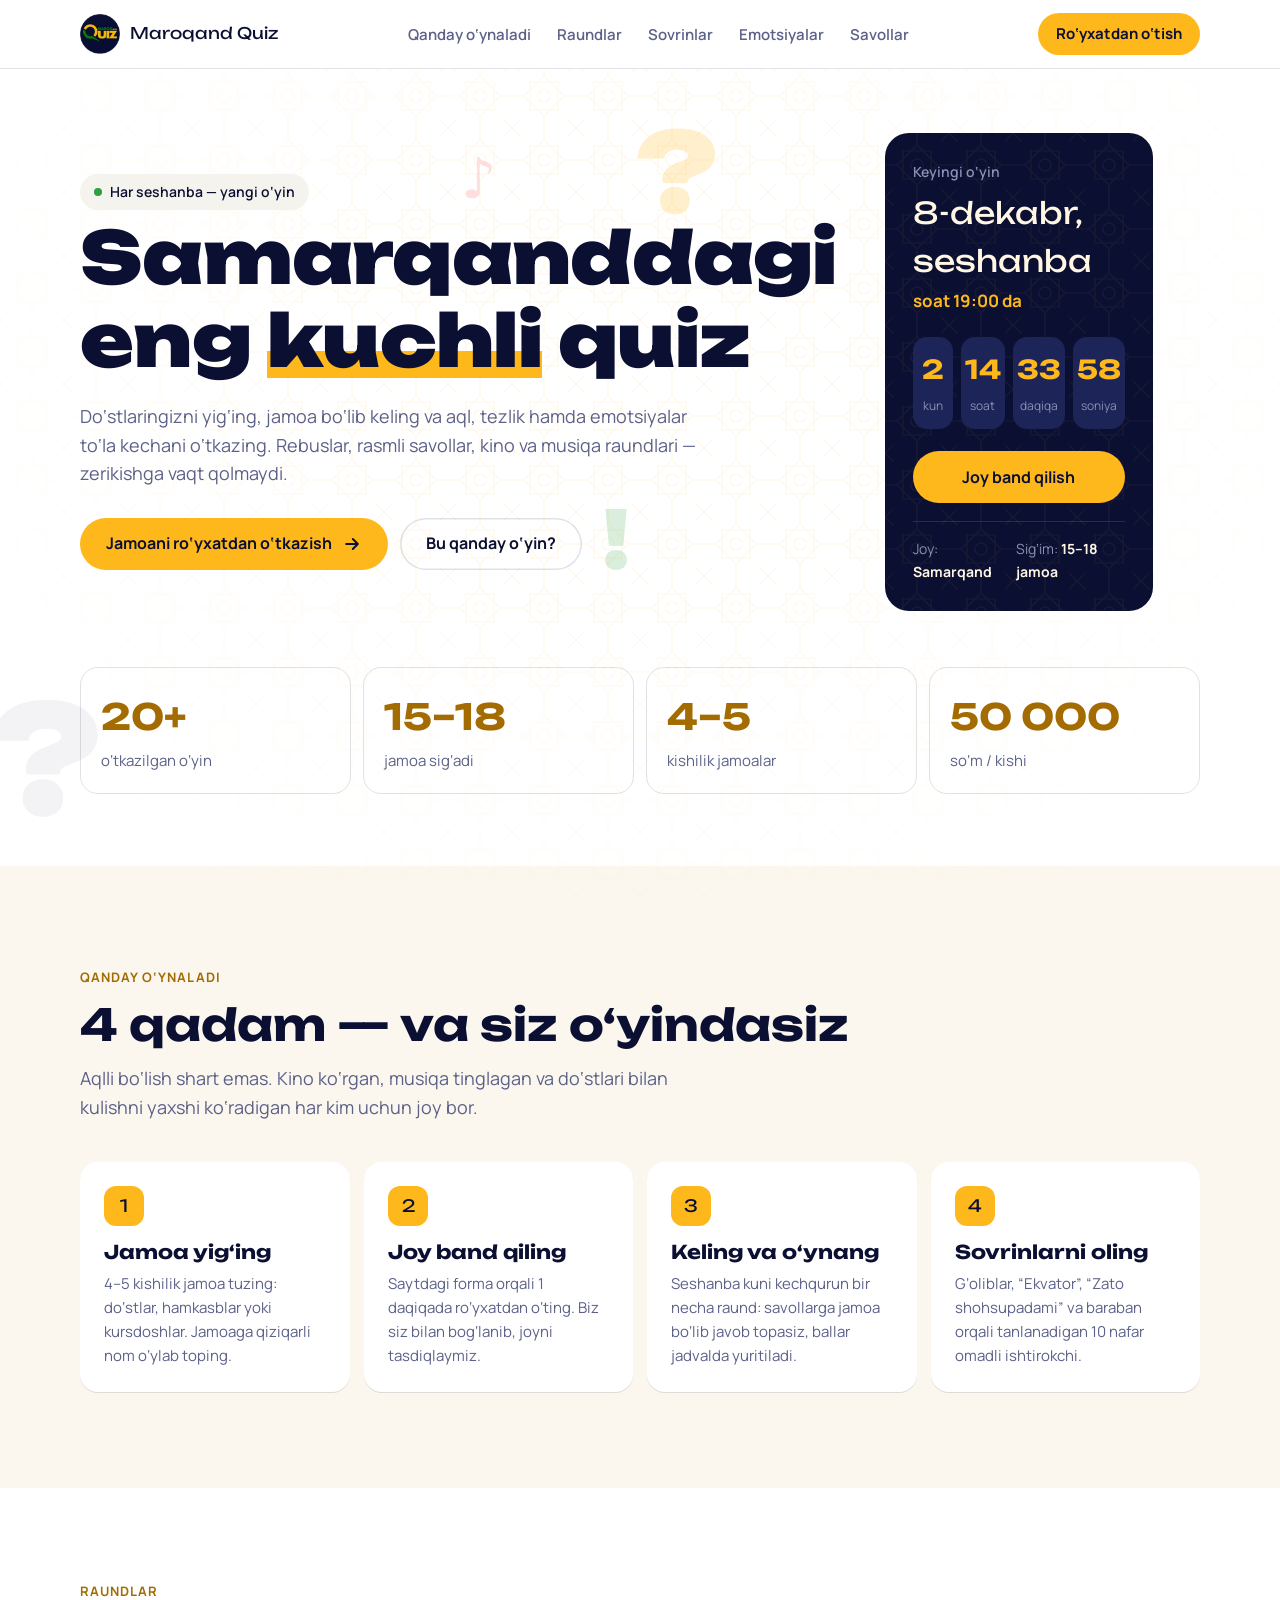
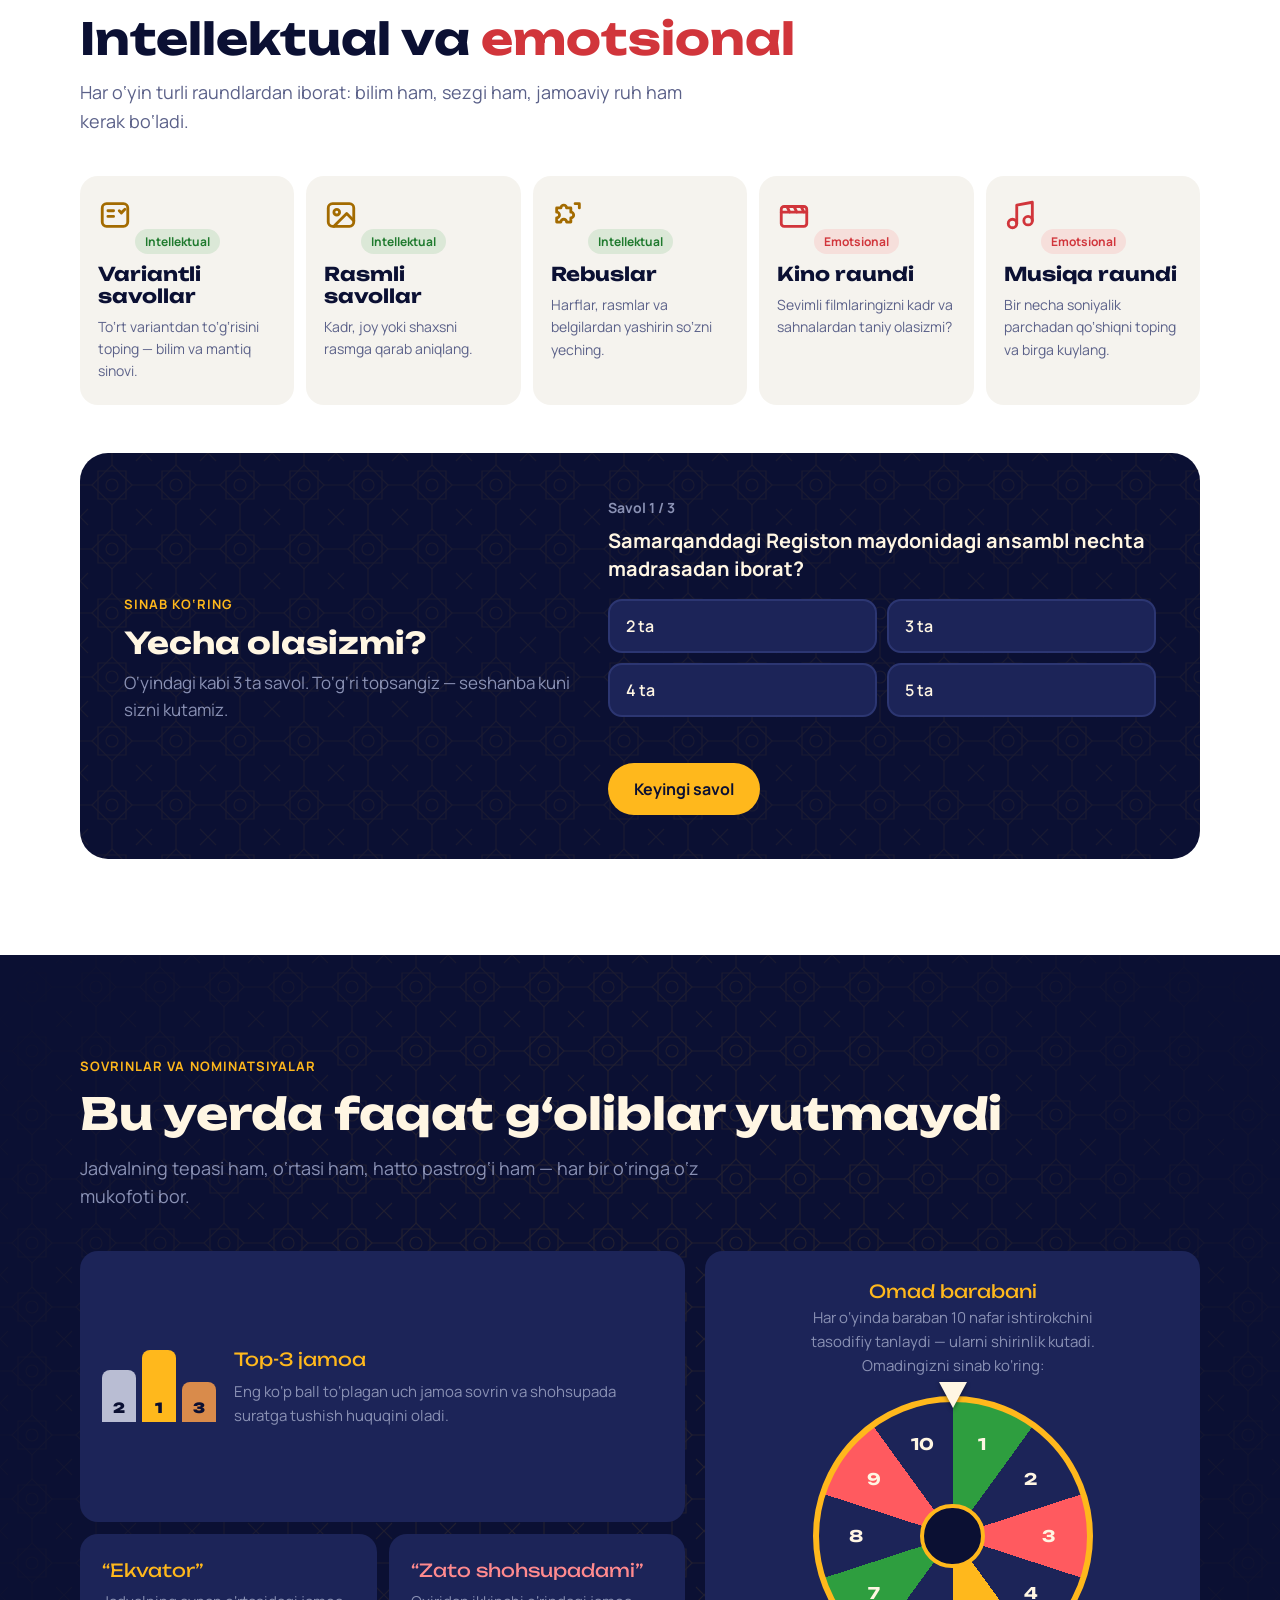
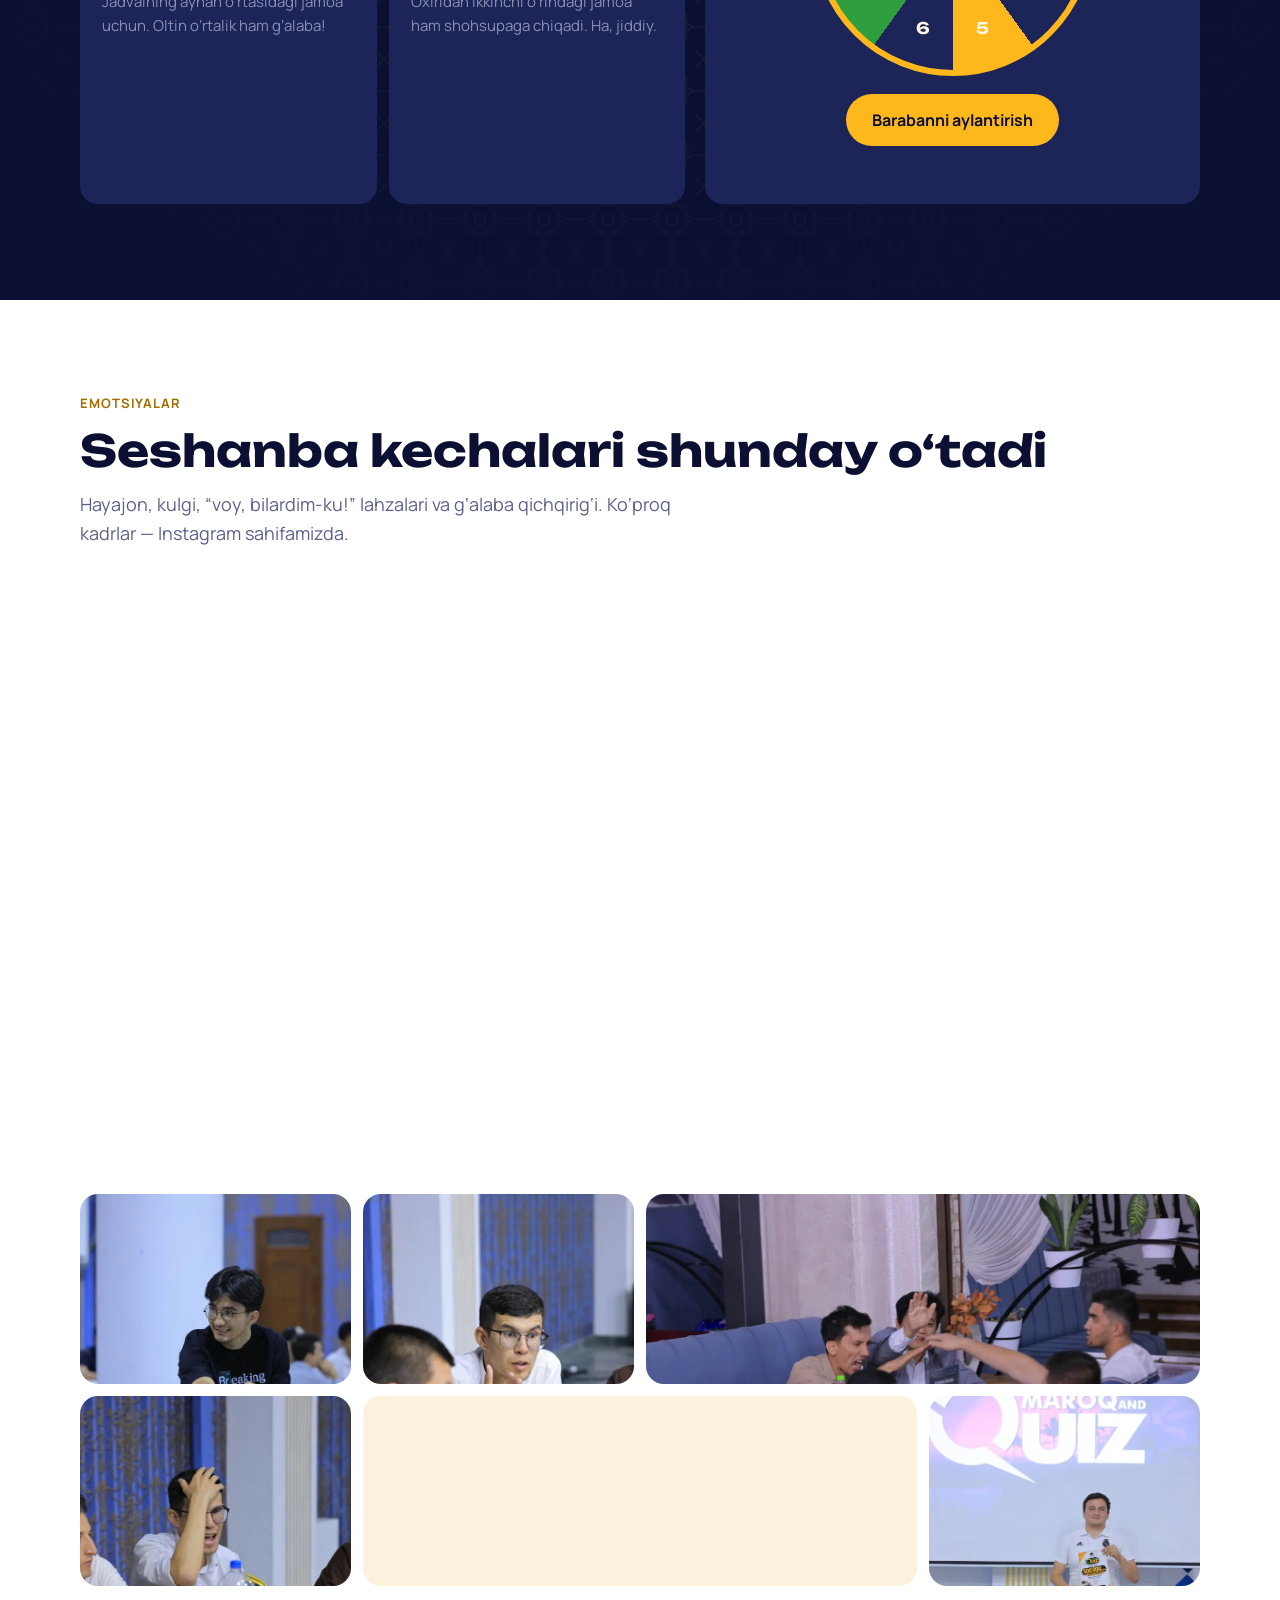
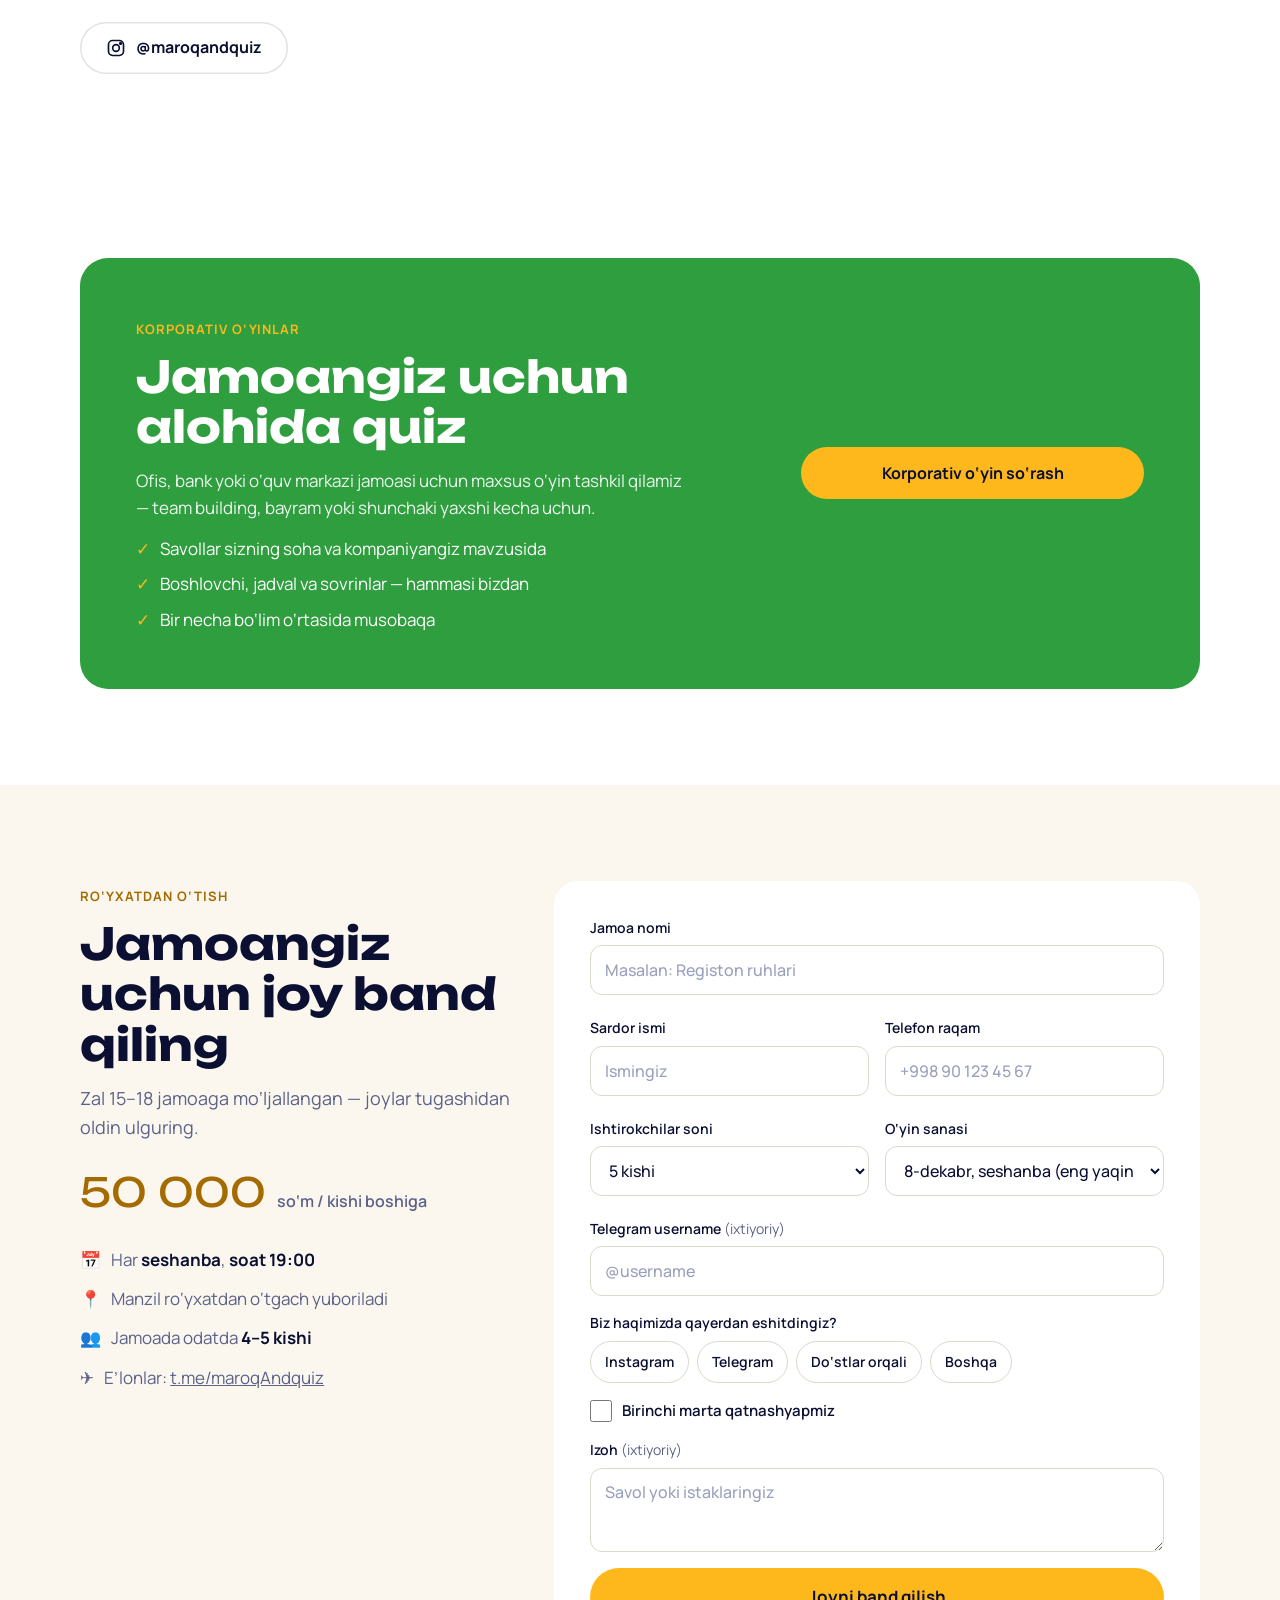
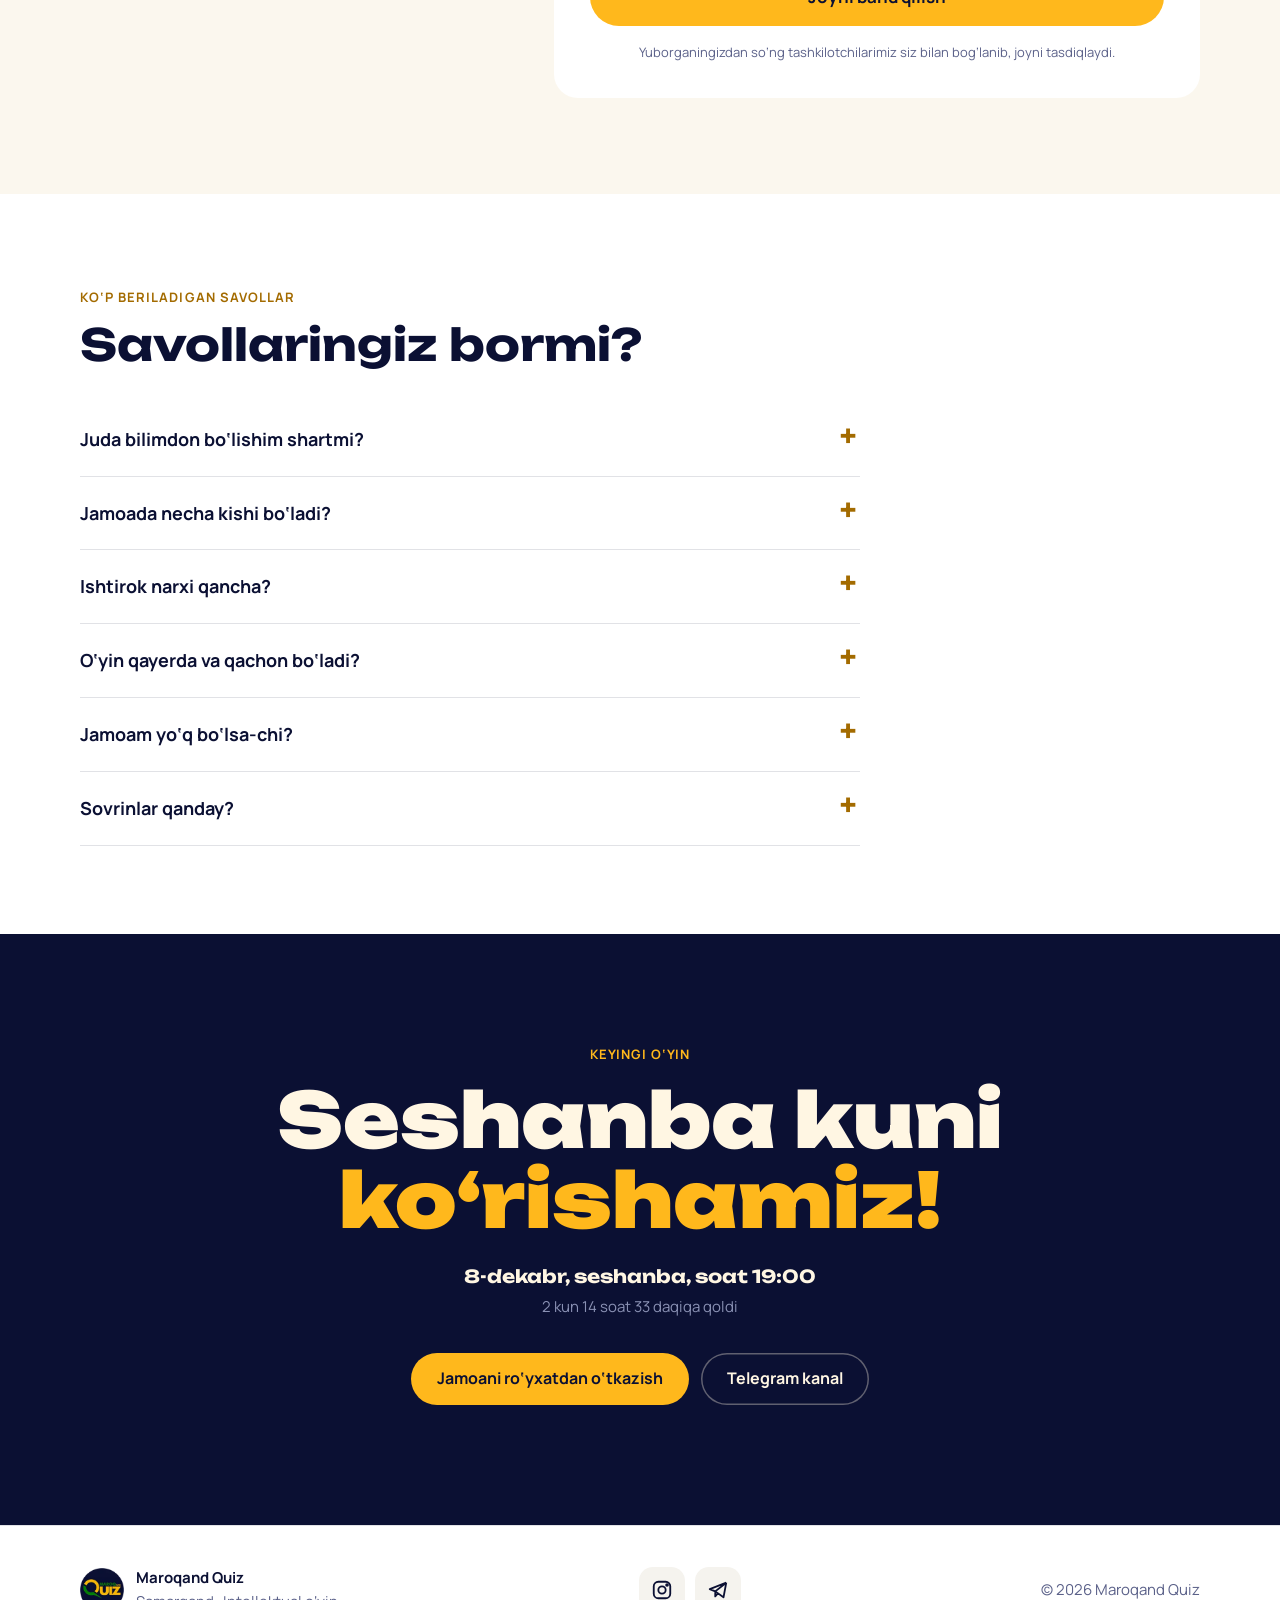
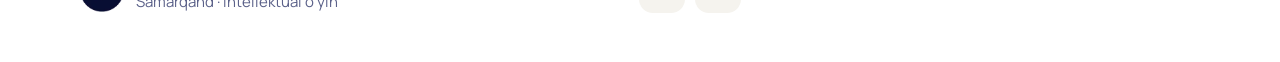
==== index.html @ 22b0b6c5 "Galereya: rasmlardagi yozuvlar olib tashlandi, videoga video belgisi Co-Authored-By: Claude Opus 5.5" ====
<!doctype html>
<html lang="uz">
<head>
<meta charset="utf-8">
<meta name="viewport" content="width=device-width, initial-scale=1">
<title>Maroqand Quiz — Samarqanddagi intellektual o‘yin</title>
<meta name="description" content="Har seshanba Samarqandda jamoaviy quiz: rebuslar, rasmli savollar, kino va musiqa raundlari, sovrinlar. Jamoangiz bilan ro‘yxatdan o‘ting.">
<meta property="og:title" content="Maroqand Quiz — har seshanba yangi o‘yin">
<meta property="og:description" content="Jamoangiz bilan keling: rebuslar, kino, musiqa, sovrinlar va baraban.">
<meta property="og:image" content="https://maroqandquiz.vercel.app/assets/og.jpg">
<meta property="og:image:width" content="1200">
<meta property="og:image:height" content="630">
<meta property="og:type" content="website">
<meta name="twitter:card" content="summary_large_image">
<meta name="theme-color" content="#FFFFFF">
<link rel="icon" href="/assets/logo.webp" type="image/webp">
<link rel="preconnect" href="https://fonts.googleapis.com">
<link rel="preconnect" href="https://fonts.gstatic.com" crossorigin>
<link href="https://fonts.googleapis.com/css2?family=Manrope:wght@400;600;700&family=Unbounded:wght@700;900&display=swap" rel="stylesheet">
<link rel="stylesheet" href="/assets/style.css?v=6">
</head>
<body>

<nav class="nav" aria-label="Asosiy menyu">
  <div class="wrap">
    <a class="brand" href="#top"><img src="/assets/logo.webp" alt="" width="40" height="40">Maroqand Quiz</a>
    <ul>
      <li><a href="#qanday">Qanday o‘ynaladi</a></li>
      <li><a href="#raundlar">Raundlar</a></li>
      <li><a href="#sovrinlar">Sovrinlar</a></li>
      <li><a href="#emotsiyalar">Emotsiyalar</a></li>
      <li><a href="#savollar">Savollar</a></li>
    </ul>
    <a class="btn btn-gold" href="#royxat">Ro‘yxatdan o‘tish</a>
  </div>
</nav>

<header class="hero" id="top">
  <div class="wrap hero-grid">
    <div>
      <span class="pill"><span class="dot"></span>Har seshanba — yangi o‘yin</span>
      <h1>Samarqanddagi eng <span class="gold">kuchli</span> quiz</h1>
      <p class="lead">Do‘stlaringizni yig‘ing, jamoa bo‘lib keling va aql, tezlik hamda emotsiyalar to‘la kechani o‘tkazing. Rebuslar, rasmli savollar, kino va musiqa raundlari — zerikishga vaqt qolmaydi.</p>
      <div class="ctas">
        <a class="btn btn-gold" href="#royxat">Jamoani ro‘yxatdan o‘tkazish
          <svg viewBox="0 0 24 24" fill="none" stroke="currentColor" stroke-width="2.4" stroke-linecap="round" stroke-linejoin="round" aria-hidden="true"><path d="M5 12h14M13 6l6 6-6 6"/></svg></a>
        <a class="btn btn-ghost" href="#qanday">Bu qanday o‘yin?</a>
      </div>
    </div>
    <aside class="next" aria-label="Keyingi o‘yin">
      <div class="label">Keyingi o‘yin</div>
      <div class="date" id="nextDate">Seshanba</div>
      <div class="time" id="nextTime"></div>
      <div class="countdown" id="countdown" aria-live="off">
        <div><b id="cd-d">0</b><span>kun</span></div>
        <div><b id="cd-h">0</b><span>soat</span></div>
        <div><b id="cd-m">0</b><span>daqiqa</span></div>
        <div><b id="cd-s">0</b><span>soniya</span></div>
      </div>
      <a class="btn btn-gold" href="#royxat" style="width:100%">Joy band qilish</a>
      <div class="meta" style="margin-top:18px">
        <span>Joy: <b id="venueShort"></b></span>
        <span>Sig‘im: <b id="capacity"></b></span>
      </div>
    </aside>
  </div>
  <div class="wrap">
    <div class="stats">
      <div class="stat reveal"><b>20+</b><span>o‘tkazilgan o‘yin</span></div>
      <div class="stat reveal"><b id="stTeams">15–18</b><span>jamoa sig‘adi</span></div>
      <div class="stat reveal"><b>4–5</b><span>kishilik jamoalar</span></div>
      <div class="stat reveal"><b id="stPrice">50 000</b><span>so‘m / kishi</span></div>
    </div>
  </div>
</header>

<section id="qanday" class="band band-cream">
  <div class="wrap">
    <span class="eyebrow">Qanday o‘ynaladi</span>
    <h2>4 qadam — va siz o‘yindasiz</h2>
    <p class="lead">Aqlli bo‘lish shart emas. Kino ko‘rgan, musiqa tinglagan va do‘stlari bilan kulishni yaxshi ko‘radigan har kim uchun joy bor.</p>
    <div class="steps">
      <div class="step reveal"><h3>Jamoa yig‘ing</h3><p>4–5 kishilik jamoa tuzing: do‘stlar, hamkasblar yoki kursdoshlar. Jamoaga qiziqarli nom o‘ylab toping.</p></div>
      <div class="step reveal"><h3>Joy band qiling</h3><p>Saytdagi forma orqali 1 daqiqada ro‘yxatdan o‘ting. Biz siz bilan bog‘lanib, joyni tasdiqlaymiz.</p></div>
      <div class="step reveal"><h3>Keling va o‘ynang</h3><p>Seshanba kuni kechqurun bir necha raund: savollarga jamoa bo‘lib javob topasiz, ballar jadvalda yuritiladi.</p></div>
      <div class="step reveal"><h3>Sovrinlarni oling</h3><p>G‘oliblar, “Ekvator”, “Zato shohsupadami” va baraban orqali tanlanadigan 10 nafar omadli ishtirokchi.</p></div>
    </div>
  </div>
</section>

<section id="raundlar">
  <div class="wrap">
    <span class="eyebrow">Raundlar</span>
    <h2>Intellektual va <span class="coral">emotsional</span></h2>
    <p class="lead">Har o‘yin turli raundlardan iborat: bilim ham, sezgi ham, jamoaviy ruh ham kerak bo‘ladi.</p>
    <div class="rounds">
      <div class="round reveal">
        <svg viewBox="0 0 24 24" fill="none" stroke="currentColor" stroke-width="2" stroke-linecap="round" stroke-linejoin="round" aria-hidden="true"><rect x="3" y="4" width="18" height="16" rx="3"/><path d="M7 9h4M7 13h4M15 9l1.5 1.5L19 8"/></svg>
        <span class="tag int">Intellektual</span><h3>Variantli savollar</h3><p>To‘rt variantdan to‘g‘risini toping — bilim va mantiq sinovi.</p></div>
      <div class="round reveal">
        <svg viewBox="0 0 24 24" fill="none" stroke="currentColor" stroke-width="2" stroke-linecap="round" stroke-linejoin="round" aria-hidden="true"><rect x="3" y="4" width="18" height="16" rx="3"/><circle cx="9" cy="10" r="2"/><path d="M21 16l-5-5-9 9"/></svg>
        <span class="tag int">Intellektual</span><h3>Rasmli savollar</h3><p>Kadr, joy yoki shaxsni rasmga qarab aniqlang.</p></div>
      <div class="round reveal">
        <svg viewBox="0 0 24 24" fill="none" stroke="currentColor" stroke-width="2" stroke-linecap="round" stroke-linejoin="round" aria-hidden="true"><path d="M4 7h3a2 2 0 1 1 4 0h3v3a2 2 0 1 1 0 4v3h-3a2 2 0 1 0-4 0H4v-3a2 2 0 1 0 0-4z"/><path d="M17 4h3v3"/></svg>
        <span class="tag int">Intellektual</span><h3>Rebuslar</h3><p>Harflar, rasmlar va belgilardan yashirin so‘zni yeching.</p></div>
      <div class="round emo reveal">
        <svg viewBox="0 0 24 24" fill="none" stroke="currentColor" stroke-width="2" stroke-linecap="round" stroke-linejoin="round" aria-hidden="true"><rect x="3" y="6" width="18" height="14" rx="2"/><path d="M3 10h18M7 6l2 4M12 6l2 4M17 6l2 4"/></svg>
        <span class="tag emo">Emotsional</span><h3>Kino raundi</h3><p>Sevimli filmlaringizni kadr va sahnalardan taniy olasizmi?</p></div>
      <div class="round emo reveal">
        <svg viewBox="0 0 24 24" fill="none" stroke="currentColor" stroke-width="2" stroke-linecap="round" stroke-linejoin="round" aria-hidden="true"><path d="M9 18V5l11-2v13"/><circle cx="6" cy="18" r="3"/><circle cx="17" cy="16" r="3"/></svg>
        <span class="tag emo">Emotsional</span><h3>Musiqa raundi</h3><p>Bir necha soniyalik parchadan qo‘shiqni toping va birga kuylang.</p></div>
    </div>

    <div class="try reveal" id="sinab">
      <div>
        <span class="eyebrow" style="color:var(--gold)">Sinab ko‘ring</span>
        <h3>Yecha olasizmi?</h3>
        <p class="sub">O‘yindagi kabi 3 ta savol. To‘g‘ri topsangiz — seshanba kuni sizni kutamiz.</p>
      </div>
      <div>
        <div class="qcount" id="qcount"></div>
        <div class="qtext" id="qtext"></div>
        <div class="opts" id="opts"></div>
        <div class="qfb" id="qfb" aria-live="polite"></div>
        <button class="btn btn-gold qnext" id="qnext" hidden>Keyingi savol</button>
      </div>
    </div>
  </div>
</section>

<section id="sovrinlar" class="band band-navy">
  <div class="wrap">
    <span class="eyebrow">Sovrinlar va nominatsiyalar</span>
    <h2>Bu yerda faqat g‘oliblar yutmaydi</h2>
    <p class="lead">Jadvalning tepasi ham, o‘rtasi ham, hatto pastrog‘i ham — har bir o‘ringa o‘z mukofoti bor.</p>
    <div class="prizes">
      <div class="prize-grid">
        <div class="prize top reveal">
          <div class="podium" aria-hidden="true">
            <i style="height:52px;background:#B9BDD3">2</i><i style="height:72px;background:var(--gold)">1</i><i style="height:40px;background:#d98b4b">3</i>
          </div>
          <div><div class="nm">Top-3 jamoa</div><p>Eng ko‘p ball to‘plagan uch jamoa sovrin va shohsupada suratga tushish huquqini oladi.</p></div>
        </div>
        <div class="prize reveal"><div class="nm">“Ekvator”</div><p>Jadvalning aynan o‘rtasidagi jamoa uchun. Oltin o‘rtalik ham g‘alaba!</p></div>
        <div class="prize fun reveal"><div class="nm">“Zato shohsupadami”</div><p>Oxiridan ikkinchi o‘rindagi jamoa ham shohsupaga chiqadi. Ha, jiddiy.</p></div>
      </div>
      <div class="wheel-card reveal">
        <div class="nm">Omad barabani</div>
        <p class="wheel-txt">Har o‘yinda baraban 10 nafar ishtirokchini tasodifiy tanlaydi — ularni shirinlik kutadi. Omadingizni sinab ko‘ring:</p>
        <div class="wheel-box">
          <div class="pin" aria-hidden="true"></div>
          <div class="wheel" id="wheel" aria-hidden="true"></div>
        </div>
        <button class="btn btn-gold" id="spin">Barabanni aylantirish</button>
        <div class="wheel-res" id="wheelRes" aria-live="polite"></div>
      </div>
    </div>
  </div>
</section>

<section id="emotsiyalar">
  <div class="wrap">
    <span class="eyebrow">Emotsiyalar</span>
    <h2>Seshanba kechalari shunday o‘tadi</h2>
    <p class="lead">Hayajon, kulgi, “voy, bilardim-ku!” lahzalari va g‘alaba qichqirig‘i. Ko‘proq kadrlar — Instagram sahifamizda.</p>
    <div class="gallery" id="gallery"></div>
    <div style="margin-top:36px"><a class="btn btn-ghost" href="https://instagram.com/maroqandquiz" target="_blank" rel="noopener">
      <svg viewBox="0 0 24 24" fill="none" stroke="currentColor" stroke-width="2" aria-hidden="true"><rect x="3" y="3" width="18" height="18" rx="5"/><circle cx="12" cy="12" r="4"/><circle cx="17.5" cy="6.5" r="1" fill="currentColor"/></svg>
      @maroqandquiz</a></div>
  </div>
</section>

<section class="corp-sec">
  <div class="wrap">
    <div class="corp reveal">
      <div>
        <span class="eyebrow" style="color:var(--gold)">Korporativ o‘yinlar</span>
        <h2>Jamoangiz uchun alohida quiz</h2>
        <p style="opacity:.92;max-width:560px">Ofis, bank yoki o‘quv markazi jamoasi uchun maxsus o‘yin tashkil qilamiz — team building, bayram yoki shunchaki yaxshi kecha uchun.</p>
        <ul><li>Savollar sizning soha va kompaniyangiz mavzusida</li><li>Boshlovchi, jadval va sovrinlar — hammasi bizdan</li><li>Bir necha bo‘lim o‘rtasida musobaqa</li></ul>
      </div>
      <div><a class="btn btn-gold" href="https://t.me/maroqAndquiz" target="_blank" rel="noopener">Korporativ o‘yin so‘rash</a></div>
    </div>
  </div>
</section>

<section id="royxat" class="band band-cream">
  <div class="wrap reg">
    <div class="reg-info">
      <span class="eyebrow">Ro‘yxatdan o‘tish</span>
      <h2>Jamoangiz uchun joy band qiling</h2>
      <p class="lead">Zal <span id="capText">15–18</span> jamoaga mo‘ljallangan — joylar tugashidan oldin ulguring.</p>
      <div class="price"><span id="priceText">50 000</span> <small>so‘m / kishi boshiga</small></div>
      <ul>
        <li>📅 <span>Har <b>seshanba</b>, <b id="timeText"></b></span></li>
        <li>📍 <span id="venueText"></span></li>
        <li>👥 <span>Jamoada odatda <b>4–5 kishi</b></span></li>
        <li>✈️ <span>E’lonlar: <a href="https://t.me/maroqAndquiz" target="_blank" rel="noopener">t.me/maroqAndquiz</a></span></li>
      </ul>
    </div>

    <form id="regForm" novalidate>
      <div class="field full" id="f-team">
        <label for="team">Jamoa nomi</label>
        <input id="team" name="team" maxlength="60" placeholder="Masalan: Registon ruhlari" autocomplete="off">
        <div class="emsg"></div>
      </div>
      <div class="field" id="f-captain">
        <label for="captain">Sardor ismi</label>
        <input id="captain" name="captain" maxlength="60" placeholder="Ismingiz" autocomplete="name">
        <div class="emsg"></div>
      </div>
      <div class="field" id="f-phone">
        <label for="phone">Telefon raqam</label>
        <input id="phone" name="phone" type="tel" inputmode="tel" placeholder="+998 90 123 45 67" autocomplete="tel">
        <div class="emsg"></div>
      </div>
      <div class="field" id="f-players">
        <label for="players">Ishtirokchilar soni</label>
        <select id="players" name="players"></select>
        <div class="emsg"></div>
      </div>
      <div class="field" id="f-date">
        <label for="date">O‘yin sanasi</label>
        <select id="date" name="date"></select>
        <div class="emsg"></div>
      </div>
      <div class="field full">
        <label for="telegram">Telegram username <span class="opt-l">(ixtiyoriy)</span></label>
        <input id="telegram" name="telegram" maxlength="40" placeholder="@username" autocomplete="off">
      </div>
      <div class="field full">
        <span style="font-weight:600;font-size:14px" id="srcLabel">Biz haqimizda qayerdan eshitdingiz?</span>
        <div class="chips" role="radiogroup" aria-labelledby="srcLabel">
          <input type="radio" name="source" id="s1" value="Instagram"><label for="s1">Instagram</label>
          <input type="radio" name="source" id="s2" value="Telegram"><label for="s2">Telegram</label>
          <input type="radio" name="source" id="s3" value="Do‘stlar orqali"><label for="s3">Do‘stlar orqali</label>
          <input type="radio" name="source" id="s4" value="Boshqa"><label for="s4">Boshqa</label>
        </div>
      </div>
      <div class="field full">
        <label class="check"><input type="checkbox" name="first" value="yes"> Birinchi marta qatnashyapmiz</label>
      </div>
      <div class="field full">
        <label for="note">Izoh <span class="opt-l">(ixtiyoriy)</span></label>
        <textarea id="note" name="note" maxlength="300" placeholder="Savol yoki istaklaringiz"></textarea>
      </div>
      <input class="hp" type="text" name="website" tabindex="-1" autocomplete="off" aria-hidden="true">
      <div class="form-err" id="formErr" hidden></div>
      <button class="btn btn-gold" type="submit" id="submitBtn">Joyni band qilish</button>
      <p class="form-note">Yuborganingizdan so‘ng tashkilotchilarimiz siz bilan bog‘lanib, joyni tasdiqlaydi.</p>
    </form>
  </div>
</section>

<section id="savollar">
  <div class="wrap">
    <span class="eyebrow">Ko‘p beriladigan savollar</span>
    <h2>Savollaringiz bormi?</h2>
    <div class="faq">
      <details><summary>Juda bilimdon bo‘lishim shartmi?</summary><p>Yo‘q. Savollar turli mavzularda: kino, musiqa, rasmlar va rebuslar ham bor. Jamoada har kim o‘z kuchli tomonini topadi — asosiysi, yaxshi kayfiyat.</p></details>
      <details><summary>Jamoada necha kishi bo‘ladi?</summary><p>Odatda 4–5 kishi. Kamroq yoki ko‘proq bo‘lsangiz, ro‘yxatdan o‘tishda sonini ko‘rsating — tashkilotchilar siz bilan kelishib oladi.</p></details>
      <details><summary>Ishtirok narxi qancha?</summary><p id="faqPrice">Kishi boshiga 50 000 so‘m.</p></details>
      <details><summary>O‘yin qayerda va qachon bo‘ladi?</summary><p id="faqWhere"></p></details>
      <details><summary>Jamoam yo‘q bo‘lsa-chi?</summary><p>Telegram yoki Instagram Direct orqali bizga yozing — vaziyatingizga qarab variantini birga topamiz.</p></details>
      <details><summary>Sovrinlar qanday?</summary><p>Top-3 jamoa, jadval o‘rtasidagi “Ekvator” va oxiridan ikkinchi o‘rindagi “Zato shohsupadami” jamoalari taqdirlanadi. Bundan tashqari baraban orqali 10 nafar ishtirokchi tasodifiy tanlanib, shirinlik bilan mukofotlanadi.</p></details>
    </div>
  </div>
</section>

<section class="final band-navy" aria-label="Keyingi o‘yinga taklif">
  <div class="wrap final-in">
    <span class="eyebrow">Keyingi o‘yin</span>
    <h2 class="final-h reveal">Seshanba kuni <span>ko‘rishamiz!</span></h2>
    <p class="final-date reveal"><b id="finalDate"></b><span id="finalLeft"></span></p>
    <div class="final-ctas reveal">
      <a class="btn btn-gold" href="#royxat">Jamoani ro‘yxatdan o‘tkazish</a>
      <a class="btn btn-light" href="https://t.me/maroqAndquiz" target="_blank" rel="noopener">Telegram kanal</a>
    </div>
  </div>
</section>

<footer>
  <div class="wrap">
    <div style="display:flex;align-items:center;gap:12px"><img src="/assets/logo.webp" alt="Maroqand Quiz logotipi" width="44" height="44"><div><b style="color:var(--navy)">Maroqand Quiz</b><br>Samarqand · Intellektual o‘yin</div></div>
    <div class="soc">
      <a href="https://instagram.com/maroqandquiz" target="_blank" rel="noopener" aria-label="Instagram"><svg viewBox="0 0 24 24" fill="none" stroke="currentColor" stroke-width="2"><rect x="3" y="3" width="18" height="18" rx="5"/><circle cx="12" cy="12" r="4"/><circle cx="17.5" cy="6.5" r="1" fill="currentColor"/></svg></a>
      <a href="https://t.me/maroqAndquiz" target="_blank" rel="noopener" aria-label="Telegram"><svg viewBox="0 0 24 24" fill="none" stroke="currentColor" stroke-width="2" stroke-linejoin="round"><path d="M21 4L3 11l6 2.5M21 4l-3 16-9-6.5M21 4L9 13.5V19l3-3.5"/></svg></a>
    </div>
    <div>© <span id="yr"></span> Maroqand Quiz</div>
  </div>
</footer>

<a class="btn btn-gold mobile-cta" id="mobileCta" href="#royxat">Joy band qilish</a>

<div class="lb" id="lb" hidden role="dialog" aria-modal="true" aria-label="Rasmni kattalashtirib ko‘rish"><button class="lb-x" id="lbX" aria-label="Yopish">&times;</button><img id="lbImg" alt=""><p id="lbCap"></p></div>

<script src="/assets/app.js?v=6"></script>
</body>
</html>
---- assets/style.css ----
:root{
  --navy:#0B1033; --card:#1C2458; --card-2:#151C47; --gold:#FFB81C; --green:#2E9E3F;
  --coral:#FF5A5F; --cream:#FFF6E3; --mist:#5B6189; --mist-l:#8A91B4; --line:rgba(11,16,51,.12); --line-d:rgba(255,246,227,.12);
  --bg:#FFFFFF; --surface:#F5F3EE; --field:#DDD8CC; --gold-ink:#A36B00; --green-ink:#1F7A2E; --coral-ink:#D1353B;
  --r:18px; --head:"Unbounded",system-ui,sans-serif; --body:"Manrope",system-ui,sans-serif;
}
*{box-sizing:border-box;margin:0}
html{scroll-behavior:smooth;scroll-padding-top:80px}
body{background:var(--bg);color:var(--navy);font-family:var(--body);font-size:17px;line-height:1.6;overflow-x:hidden}
img{max-width:100%;display:block}
a{color:inherit}
h1,h2,h3{font-family:var(--head);line-height:1.15;font-weight:700}
h2{font-size:clamp(28px,5vw,44px);margin-bottom:14px}
h3{font-size:19px;margin-bottom:8px}
.wrap{width:min(1120px,100% - 32px);margin-inline:auto}
section{padding:88px 0}
.eyebrow{display:inline-block;font-weight:700;font-size:13px;letter-spacing:.08em;text-transform:uppercase;color:var(--gold-ink);margin-bottom:12px}
.lead{color:var(--mist);font-size:18px;max-width:620px}
.gold{color:var(--gold-ink)} .coral{color:var(--coral-ink)}
.hero h1 .gold{color:var(--navy);background:linear-gradient(transparent 60%,var(--gold) 60% 92%,transparent 92%)}
.btn{display:inline-flex;align-items:center;justify-content:center;gap:10px;min-height:52px;padding:0 26px;border-radius:999px;font-family:var(--body);font-weight:700;font-size:16px;text-decoration:none;border:0;cursor:pointer;transition:transform .15s,background .15s}
.btn:active{transform:scale(.97)}
.btn-gold{background:var(--gold);color:var(--navy)}
.btn-gold:hover{background:#ffc84d}
.btn-ghost{background:transparent;color:var(--navy);box-shadow:inset 0 0 0 1.5px var(--line)}
.btn-ghost:hover{box-shadow:inset 0 0 0 1.5px var(--navy)}
.btn svg{width:20px;height:20px}
:focus-visible{outline:3px solid var(--gold);outline-offset:3px}

/* nav */
.nav{position:sticky;top:0;z-index:50;background:rgba(255,255,255,.9);backdrop-filter:blur(10px);border-bottom:1px solid var(--line)}
.nav .wrap{display:flex;align-items:center;justify-content:space-between;height:68px;gap:16px}
.brand{display:flex;align-items:center;gap:10px;text-decoration:none;font-family:var(--head);font-size:16px}
.brand img{width:40px;height:40px}
.nav ul{display:flex;gap:26px;list-style:none;padding:0}
.nav ul a{text-decoration:none;color:var(--mist);font-weight:600;font-size:15px}
.nav ul a:hover{color:var(--navy)}
.nav .btn{min-height:42px;padding:0 18px;font-size:15px}
@media(max-width:860px){.nav ul{display:none}}
.brand{white-space:nowrap}
@media(max-width:600px){.nav .btn{display:none}}

/* hero */
.hero{padding:64px 0 72px;position:relative;overflow:hidden}
.hero .hero-grid{display:grid;grid-template-columns:1.15fr .85fr;gap:48px;align-items:center}
.hero h1{font-size:clamp(38px,6.6vw,72px);font-weight:900;letter-spacing:-.01em;margin:6px 0 20px}
.hero .lead{margin-bottom:30px}
.hero .ctas{display:flex;flex-wrap:wrap;gap:12px}
.pill{display:inline-flex;align-items:center;gap:8px;background:var(--surface);border-radius:999px;padding:7px 14px;font-weight:600;font-size:14px}
.dot{width:8px;height:8px;border-radius:50%;background:var(--green);box-shadow:0 0 0 0 rgba(46,158,63,.7);animation:pulse 2s infinite}
@keyframes pulse{70%{box-shadow:0 0 0 10px rgba(46,158,63,0)}100%{box-shadow:0 0 0 0 rgba(46,158,63,0)}}
.next{background:var(--navy);color:var(--cream);border-radius:24px;padding:28px;position:relative}
.next .label{color:var(--mist-l);font-weight:600;font-size:14px}
.next .date{font-family:var(--head);font-size:clamp(24px,3vw,30px);margin:6px 0 2px}
.next .time{color:var(--gold);font-weight:700}
.countdown{display:grid;grid-template-columns:repeat(4,1fr);gap:8px;margin:22px 0}
.countdown div{background:var(--card);border-radius:14px;padding:12px 4px;text-align:center}
.countdown b{display:block;font-family:var(--head);font-size:26px;color:var(--gold)}
.countdown span{font-size:12px;color:var(--mist-l)}
.next .meta{display:flex;justify-content:space-between;gap:12px;font-size:14px;color:var(--mist-l);border-top:1px solid var(--line-d);padding-top:16px}
.next .meta b{color:var(--cream)}
@media(max-width:860px){.hero .hero-grid{grid-template-columns:1fr}}

/* stats */
.stats{display:grid;grid-template-columns:repeat(4,1fr);gap:12px;margin-top:56px}
.stat{border:1px solid var(--line);border-radius:var(--r);padding:20px}
.stat b{font-family:var(--head);font-size:clamp(26px,3.5vw,36px);color:var(--gold-ink);display:block}
.stat span{color:var(--mist);font-size:15px}
@media(max-width:700px){.stats{grid-template-columns:repeat(2,1fr)}}

/* steps */
.steps{display:grid;grid-template-columns:repeat(4,1fr);gap:14px;margin-top:40px;counter-reset:s}
.step{background:var(--surface);border-radius:var(--r);padding:24px;position:relative}
.step::before{counter-increment:s;content:counter(s);display:grid;place-items:center;width:40px;height:40px;border-radius:12px;background:var(--gold);color:var(--navy);font-family:var(--head);margin-bottom:16px}
.step p{color:var(--mist);font-size:15px}
@media(max-width:900px){.steps{grid-template-columns:repeat(2,1fr)}}
@media(max-width:520px){.steps{grid-template-columns:1fr}}

/* rounds */
.rounds{display:grid;grid-template-columns:repeat(5,1fr);gap:12px;margin-top:40px}
.round{background:var(--surface);border-radius:var(--r);padding:22px 18px;transition:transform .2s}
.round:hover{transform:translateY(-4px)}
.round svg{width:34px;height:34px;margin-bottom:14px;color:var(--gold-ink)}
.round.emo svg{color:var(--coral-ink)}
.round p{color:var(--mist);font-size:14px}
.tag{display:inline-block;font-size:12px;font-weight:700;padding:3px 10px;border-radius:999px;margin-bottom:10px}
.tag.int{background:rgba(46,158,63,.13);color:var(--green-ink)}
.tag.emo{background:rgba(255,90,95,.13);color:var(--coral-ink)}
@media(max-width:1000px){.rounds{grid-template-columns:repeat(3,1fr)}}
@media(max-width:640px){.rounds{grid-template-columns:repeat(2,1fr)}}

/* try quiz */
.try{margin-top:48px;background:var(--navy);color:var(--cream);border-radius:28px;padding:clamp(24px,4vw,44px);display:grid;grid-template-columns:.9fr 1.1fr;gap:36px;align-items:center}
.try h3{font-size:clamp(22px,3vw,30px)}
.try .sub{color:var(--mist-l)}
.qcount{font-weight:700;font-size:14px;color:var(--mist-l);margin-bottom:8px}
.qtext{font-weight:700;font-size:20px;margin-bottom:16px;line-height:1.4}
.opts{display:grid;grid-template-columns:1fr 1fr;gap:10px}
.opt{min-height:54px;border-radius:14px;border:2px solid #2c3672;background:var(--card);font:600 16px var(--body);color:var(--cream);cursor:pointer;text-align:left;padding:10px 16px;transition:.15s}
.opt:hover:not(:disabled){border-color:var(--gold)}
.opt.ok{background:var(--green);border-color:var(--green);color:#fff}
.opt.no{background:var(--coral);border-color:var(--coral);color:#fff}
.opt:disabled{cursor:default}
.qfb{min-height:26px;margin-top:14px;font-weight:600}
.qnext{margin-top:6px}
@media(max-width:800px){.try{grid-template-columns:1fr}}
@media(max-width:420px){.opts{grid-template-columns:1fr}}

/* prizes */
.prizes{display:grid;grid-template-columns:1.1fr .9fr;gap:20px;margin-top:40px}
.prize-grid{display:grid;grid-template-columns:1fr 1fr;gap:12px}
.prize{background:var(--surface);border-radius:var(--r);padding:22px}
.prize.top{grid-column:1/-1;display:flex;gap:18px;align-items:center}
.podium{display:flex;align-items:flex-end;gap:6px;flex-shrink:0}
.podium i{display:grid;place-items:end center;width:34px;border-radius:8px 8px 0 0;font:900 14px var(--head);color:var(--navy);padding-bottom:6px;font-style:normal}
.prize p{color:var(--mist);font-size:15px}
.prize .nm{font-family:var(--head);font-size:18px;color:var(--gold-ink);margin-bottom:6px}
.prize.fun .nm{color:var(--coral-ink)}
.wheel-card{background:var(--surface);border-radius:var(--r);padding:26px;text-align:center;display:flex;flex-direction:column;align-items:center}
.wheel-box{position:relative;width:min(280px,100%);aspect-ratio:1;margin:18px 0}
.wheel{width:100%;height:100%;border-radius:50%;border:6px solid var(--gold);transition:transform 4.2s cubic-bezier(.17,.67,.12,1);position:relative;background:conic-gradient(var(--green) 0 36deg,var(--card) 0 72deg,var(--coral) 0 108deg,var(--card) 0 144deg,var(--gold) 0 180deg,var(--card) 0 216deg,var(--green) 0 252deg,var(--card) 0 288deg,var(--coral) 0 324deg,var(--card) 0 360deg)}
.wheel span{position:absolute;left:50%;top:50%;width:0;height:0;font:900 16px var(--head)}
.wheel span b{position:absolute;transform:translate(-50%,-50%);color:var(--cream)}
.wheel::after{content:"";position:absolute;inset:38%;border-radius:50%;background:var(--navy);border:4px solid var(--gold)}
.pin{position:absolute;top:-14px;left:50%;transform:translateX(-50%);width:0;height:0;border-left:14px solid transparent;border-right:14px solid transparent;border-top:26px solid var(--navy);z-index:2;filter:drop-shadow(0 2px 2px rgba(0,0,0,.4))}
.wheel-res{min-height:28px;font-weight:700;color:var(--gold-ink);margin-top:4px}
@media(max-width:860px){.prizes{grid-template-columns:1fr}}
@media(max-width:480px){.prize-grid{grid-template-columns:1fr}.prize.top{flex-direction:column;align-items:flex-start}}

/* gallery */
.gallery{display:grid;grid-template-columns:repeat(4,1fr);grid-auto-rows:190px;gap:12px;margin-top:40px}
.gal{border-radius:var(--r);overflow:hidden;position:relative;background:var(--surface);display:flex;align-items:flex-end;padding:16px}
.gal img{position:absolute;inset:0;width:100%;height:100%;object-fit:cover}
.gal.big{grid-column:span 2;grid-row:span 2}
.gal.wide{grid-column:span 2}
.gal .cap{position:relative;z-index:1;font-weight:700;font-size:15px;background:rgba(11,16,51,.82);color:var(--cream);padding:6px 12px;border-radius:10px}
.gal .ph{position:absolute;inset:0;display:grid;place-items:center;font:900 64px var(--head);color:rgba(11,16,51,.08)}
.gal:nth-child(3n+1){background:#EEF0F7}.gal:nth-child(3n+2){background:#FBF1DC}
@media(max-width:800px){.gallery{grid-template-columns:repeat(2,1fr);grid-auto-rows:160px}}

/* corporate */
.corp{background:var(--green);color:#fff;border-radius:28px;padding:clamp(28px,5vw,56px);display:grid;grid-template-columns:1.3fr .7fr;gap:28px;align-items:center}
.corp h2{color:#fff}
.corp ul{list-style:none;padding:0;margin-top:14px;display:grid;gap:8px}
.corp li::before{content:"✓";font-weight:900;margin-right:10px;color:var(--gold)}
.corp .btn-gold{width:100%}
@media(max-width:800px){.corp{grid-template-columns:1fr}}

/* register */
.reg{display:grid;grid-template-columns:.8fr 1.2fr;gap:44px;align-items:start}
.reg-info .price{font-family:var(--head);font-size:40px;color:var(--gold-ink);margin:18px 0 0}
.reg-info .price small{font-family:var(--body);font-size:16px;color:var(--mist);font-weight:600}
.reg-info ul{list-style:none;padding:0;margin-top:22px;display:grid;gap:12px;color:var(--mist)}
.reg-info li{display:flex;gap:10px}
.reg-info li b{color:var(--navy)}
form{background:var(--surface);border-radius:24px;padding:clamp(22px,4vw,36px);display:grid;grid-template-columns:1fr 1fr;gap:16px}
.field{display:grid;gap:6px}
.field.full{grid-column:1/-1}
label{font-weight:600;font-size:14px}
label .opt-l{color:var(--mist);font-weight:400}
input,select,textarea{width:100%;min-height:50px;border-radius:12px;border:1.5px solid var(--field);background:#fff;color:var(--navy);font:500 16px var(--body);padding:12px 14px}
textarea{min-height:84px;resize:vertical}
input::placeholder,textarea::placeholder{color:#9AA0BD}
input:focus,select:focus,textarea:focus{outline:none;border-color:var(--navy);box-shadow:0 0 0 3px rgba(255,184,28,.45)}
.field.err input,.field.err select{border-color:var(--coral)}
.emsg{color:var(--coral-ink);font-size:13px;min-height:0}
.chips{display:flex;flex-wrap:wrap;gap:8px}
.chips input{position:absolute;opacity:0;pointer-events:none;width:1px;min-height:0}
.chips label{padding:9px 14px;border-radius:999px;background:#fff;cursor:pointer;font-weight:600;border:1.5px solid var(--field)}
.chips input:checked+label{border-color:var(--gold);background:var(--gold);color:var(--navy)}
.chips input:focus-visible+label{outline:3px solid var(--gold);outline-offset:2px}
.check{display:flex;gap:10px;align-items:center;font-weight:600;font-size:15px;cursor:pointer}
.check input{width:22px;min-height:22px;height:22px;accent-color:var(--navy)}
.hp{position:absolute;left:-9999px}
form .btn{grid-column:1/-1;width:100%;min-height:58px;font-size:17px}
.form-note{grid-column:1/-1;color:var(--mist);font-size:13px;text-align:center}
.done{grid-column:1/-1;text-align:center;padding:28px 8px}
.done .big{font-family:var(--head);font-size:30px;color:var(--gold-ink);margin-bottom:10px}
.done p{color:var(--mist);margin-bottom:22px}
.form-err{grid-column:1/-1;background:rgba(255,90,95,.12);color:#8f1d22;border-radius:12px;padding:12px 16px;font-size:15px}
.form-err a{color:var(--navy);font-weight:700}
@media(max-width:860px){.reg{grid-template-columns:1fr}}
@media(max-width:520px){form{grid-template-columns:1fr}}

/* faq */
.faq{max-width:780px;margin-top:32px}
details{border-bottom:1px solid var(--line)}
summary{list-style:none;cursor:pointer;padding:22px 40px 22px 0;font-weight:700;font-size:18px;position:relative}
summary::-webkit-details-marker{display:none}
summary::after{content:"+";position:absolute;right:4px;top:16px;font:700 26px var(--head);color:var(--gold-ink);transition:transform .2s}
details[open] summary::after{transform:rotate(45deg)}
details p{color:var(--mist);padding:0 0 22px}

footer{border-top:1px solid var(--line);padding:40px 0 48px;color:var(--mist);font-size:15px}
footer .wrap{display:flex;flex-wrap:wrap;justify-content:space-between;gap:20px;align-items:center}
footer .soc{display:flex;gap:10px}
footer .soc a{display:grid;place-items:center;width:46px;height:46px;border-radius:14px;background:var(--surface);color:var(--navy)}
footer .soc svg{width:22px;height:22px}

.reveal{opacity:0;transform:translateY(24px);transition:opacity .7s,transform .7s}
.reveal.in{opacity:1;transform:none}
@media(prefers-reduced-motion:reduce){*{animation:none!important;transition:none!important}.reveal{opacity:1;transform:none}html{scroll-behavior:auto}}
.mobile-cta{display:none}
@media(max-width:860px){.mobile-cta{display:flex;position:fixed;left:16px;right:16px;bottom:16px;z-index:60;box-shadow:0 10px 30px rgba(11,16,51,.25);transition:transform .3s}.mobile-cta.hide{transform:translateY(120px)}}

/* ===== animatsiyalar (faqat transform/opacity — yengil) ===== */
@keyframes up{from{opacity:0;transform:translateY(22px)}to{opacity:1;transform:none}}
@keyframes draw{to{background-size:100% 30%}}
@keyframes floaty{0%,100%{transform:translate(0,0) rotate(var(--rot,0deg))}50%{transform:translate(0,-18px) rotate(calc(var(--rot,0deg) + 6deg))}}
@keyframes fadein{from{opacity:0}to{opacity:1}}
@keyframes pop{0%{transform:scale(.4);opacity:0}70%{transform:scale(1.15)}100%{transform:scale(1);opacity:1}}
@keyframes tick{0%{transform:translateY(-6px);opacity:.3}100%{transform:none;opacity:1}}
@keyframes shake{0%,100%{transform:none}20%,60%{transform:translateX(-6px)}40%,80%{transform:translateX(6px)}}
@keyframes ring{0%{box-shadow:0 0 0 0 rgba(255,184,28,.55)}100%{box-shadow:0 0 0 16px rgba(255,184,28,0)}}
@keyframes conf{to{transform:translate(var(--dx),var(--dy)) rotate(var(--r));opacity:0}}
@keyframes drop{from{opacity:0;transform:translateY(-6px)}to{opacity:1;transform:none}}

.hero .pill{animation:up .7s .05s both}
.hero h1{animation:up .8s .15s both}
.hero .lead{animation:up .8s .3s both}
.hero .ctas{animation:up .8s .42s both}
.hero .next{animation:up .9s .3s both}
.hero h1 .gold{background:linear-gradient(var(--gold),var(--gold)) no-repeat 0 88%/0% 30%;animation:draw .7s .95s cubic-bezier(.65,0,.35,1) forwards}
.hero>.wrap{position:relative;z-index:1}
.deco{position:absolute;z-index:0;pointer-events:none;font-family:var(--head);font-weight:900;line-height:1;animation:fadein 1.2s .6s both}
.deco i{display:block;font-style:normal;animation:floaty var(--t,7s) ease-in-out infinite}
@media(max-width:860px){.deco.d2,.deco.d4{display:none}}

#progress{position:fixed;top:0;left:0;right:0;height:3px;background:var(--gold);transform-origin:0 50%;transform:scaleX(0);z-index:70}
.nav{transition:box-shadow .3s}
.nav.scrolled{box-shadow:0 6px 24px rgba(11,16,51,.08)}

.btn:not(.mobile-cta){position:relative}
.btn{overflow:hidden;isolation:isolate}
.btn-gold::after{content:"";position:absolute;inset:0;z-index:-1;background:linear-gradient(110deg,transparent 30%,rgba(255,255,255,.55) 50%,transparent 70%);transform:translateX(-120%);transition:transform .7s}
.btn-gold:hover::after{transform:translateX(120%)}
.btn svg{transition:transform .25s}
.btn:hover svg{transform:translateX(4px)}
#spin.idle{animation:ring 1.8s infinite}

.countdown b.tick{animation:tick .35s ease-out}
.step.in::before{animation:pop .55s .25s both}
.round svg{transition:transform .3s cubic-bezier(.34,1.56,.64,1)}
.round:hover svg{transform:rotate(-10deg) scale(1.15)}
.prize{transition:transform .25s}
.prize:hover{transform:translateY(-4px)}
.opt.ok{animation:pop .45s both}
.opt.no{animation:shake .45s}
.gal .cap{transition:transform .3s}
.gal:hover .cap{transform:translateY(-4px)}
.gal img{transition:transform .6s}
.gal:hover img{transform:scale(1.05)}
details[open] p{animation:drop .3s ease-out}
.done{animation:up .6s both}

.confetti{position:fixed;width:9px;height:14px;border-radius:2px;pointer-events:none;z-index:80;animation:conf 1.1s cubic-bezier(.2,.7,.4,1) forwards}

/* ===== bo'lim ritmi, Samarqand naqshi, yakuniy chaqiriq ===== */
:root{--cream-band:#FBF7EE;--girih:url("data:image/svg+xml,%3Csvg xmlns='http://www.w3.org/2000/svg' width='64' height='64' viewBox='0 0 64 64'%3E%3Cg fill='none' stroke='%23FFB81C' stroke-width='1.2'%3E%3Cpath d='M32 12 52 32 32 52 12 32Z'/%3E%3Cpath d='M18 18h28v28H18Z'/%3E%3Cpath d='M32 0v12M32 52v12M0 32h12M52 32h12'/%3E%3Ccircle cx='32' cy='32' r='6'/%3E%3Cpath d='M0 0 8 8M64 0l-8 8M0 64l8-8M64 64l-8-8'/%3E%3C/g%3E%3C/svg%3E")}
.band{position:relative;padding:96px 0}
.band-cream{background:var(--cream-band)}
.band-cream .step,.band-cream form{background:#fff}
.band-cream .step{box-shadow:0 1px 0 var(--line)}
.corp-sec{padding:96px 0}
#raundlar{padding-bottom:96px}
.band-navy{background:var(--navy);color:var(--cream);overflow:hidden}
.band-navy::before{content:"";position:absolute;inset:0;background:var(--girih) 0 0/64px 64px;opacity:.09;pointer-events:none;-webkit-mask-image:radial-gradient(ellipse at 50% 40%,#000 30%,transparent 85%);mask-image:radial-gradient(ellipse at 50% 40%,#000 30%,transparent 85%)}
.band-navy>.wrap{position:relative}
.band-navy .eyebrow{color:var(--gold)}
.band-navy .lead{color:var(--mist-l)}
.band-navy .prize,.band-navy .wheel-card{background:var(--card)}
.band-navy .prize p,.band-navy .wheel-txt{color:var(--mist-l)}
.band-navy .prize .nm,.band-navy .wheel-card .nm{color:var(--gold)}
.band-navy .prize.fun .nm{color:#FF8A8E}
.band-navy .pin{border-top-color:var(--cream)}
.band-navy .wheel-res{color:var(--gold)}
.wheel-card .nm{font-family:var(--head);font-size:18px;color:var(--gold-ink)}
.wheel-txt{color:var(--mist);font-size:15px;max-width:320px}
.next,.try{position:relative;overflow:hidden}
.next::before,.try::before{content:"";position:absolute;inset:0;background:var(--girih) 0 0/64px 64px;opacity:.06;pointer-events:none}
.next>*,.try>*{position:relative}

.final{padding:110px 0 120px;text-align:center}
.final-in{display:flex;flex-direction:column;align-items:center}
.final-h{font-size:clamp(36px,7vw,76px);font-weight:900;line-height:1.05;margin:4px 0 22px}
.final-h span{display:block;color:var(--gold)}
.final-date{display:flex;flex-direction:column;gap:4px;margin-bottom:34px;font-size:18px}
.final-date b{font-family:var(--head);font-weight:700}
.final-date span{color:var(--mist-l);font-size:15px}
.final-ctas{display:flex;flex-wrap:wrap;gap:12px;justify-content:center}
.btn-light{background:transparent;color:var(--cream);box-shadow:inset 0 0 0 1.5px rgba(255,246,227,.35)}
.btn-light:hover{box-shadow:inset 0 0 0 1.5px var(--cream)}
.final .final-h span{animation:none}
@media(max-width:600px){.band,.corp-sec{padding:72px 0}.final{padding:88px 0 110px}}

/* ===== haqiqiy galereya, video va kattalashtirish ===== */
.gallery{grid-auto-flow:dense}
.gal.tall{grid-row:span 2}
button.gal{border:0;font:inherit;color:inherit;text-align:left;cursor:zoom-in}
.gal img,.gal video{position:absolute;inset:0;width:100%;height:100%;object-fit:cover;object-position:50% 30%}
.gal::after{content:"";position:absolute;inset:0;background:linear-gradient(transparent 55%,rgba(11,16,51,.55));pointer-events:none}
.gal .cap{z-index:2;background:rgba(11,16,51,.72);backdrop-filter:blur(6px)}
.gal .live{position:absolute;top:12px;right:12px;z-index:2;background:var(--coral);color:#fff;font-weight:700;font-size:12px;padding:4px 10px;border-radius:999px}
.gal:focus-visible{outline:3px solid var(--gold);outline-offset:3px}
@media(max-width:800px){.gal.big{grid-column:span 2}}
.lb{position:fixed;inset:0;z-index:90;background:rgba(11,16,51,.92);display:flex;flex-direction:column;align-items:center;justify-content:center;padding:24px;animation:fadein .25s}
.lb[hidden]{display:none}
.lb img{max-width:min(1100px,100%);max-height:80vh;border-radius:14px;object-fit:contain;animation:pop .35s both}
.lb p{color:var(--cream);font-weight:700;margin-top:14px}
.lb-x{position:absolute;top:16px;right:16px;width:48px;height:48px;border-radius:50%;border:0;background:var(--card);color:var(--cream);font-size:28px;line-height:1;cursor:pointer}

/* galereya: matnsiz kartochkalar, video belgisi */
.gal::after{display:none}
.gal .live{display:grid;place-items:center;width:38px;height:38px;padding:0;border-radius:50%;background:rgba(11,16,51,.6);backdrop-filter:blur(6px);color:#fff}
.gal .live svg{width:20px;height:20px}
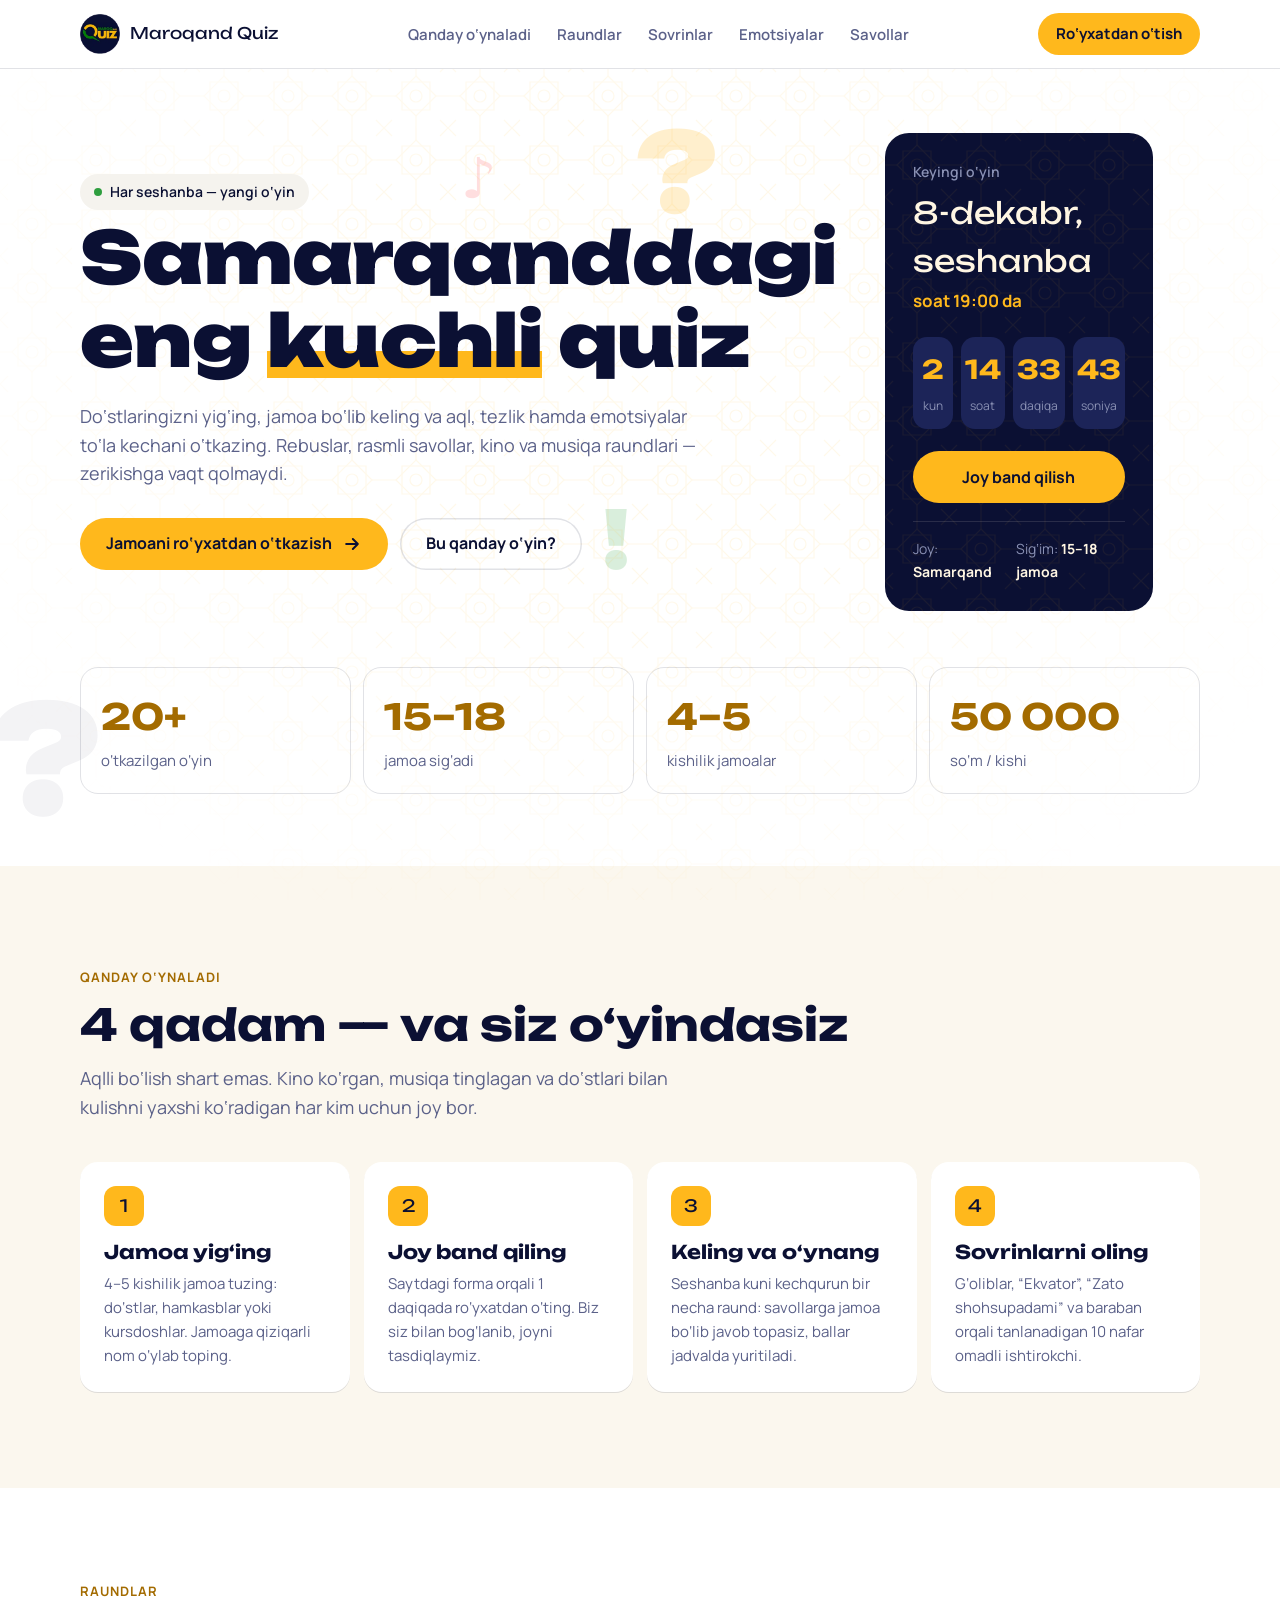
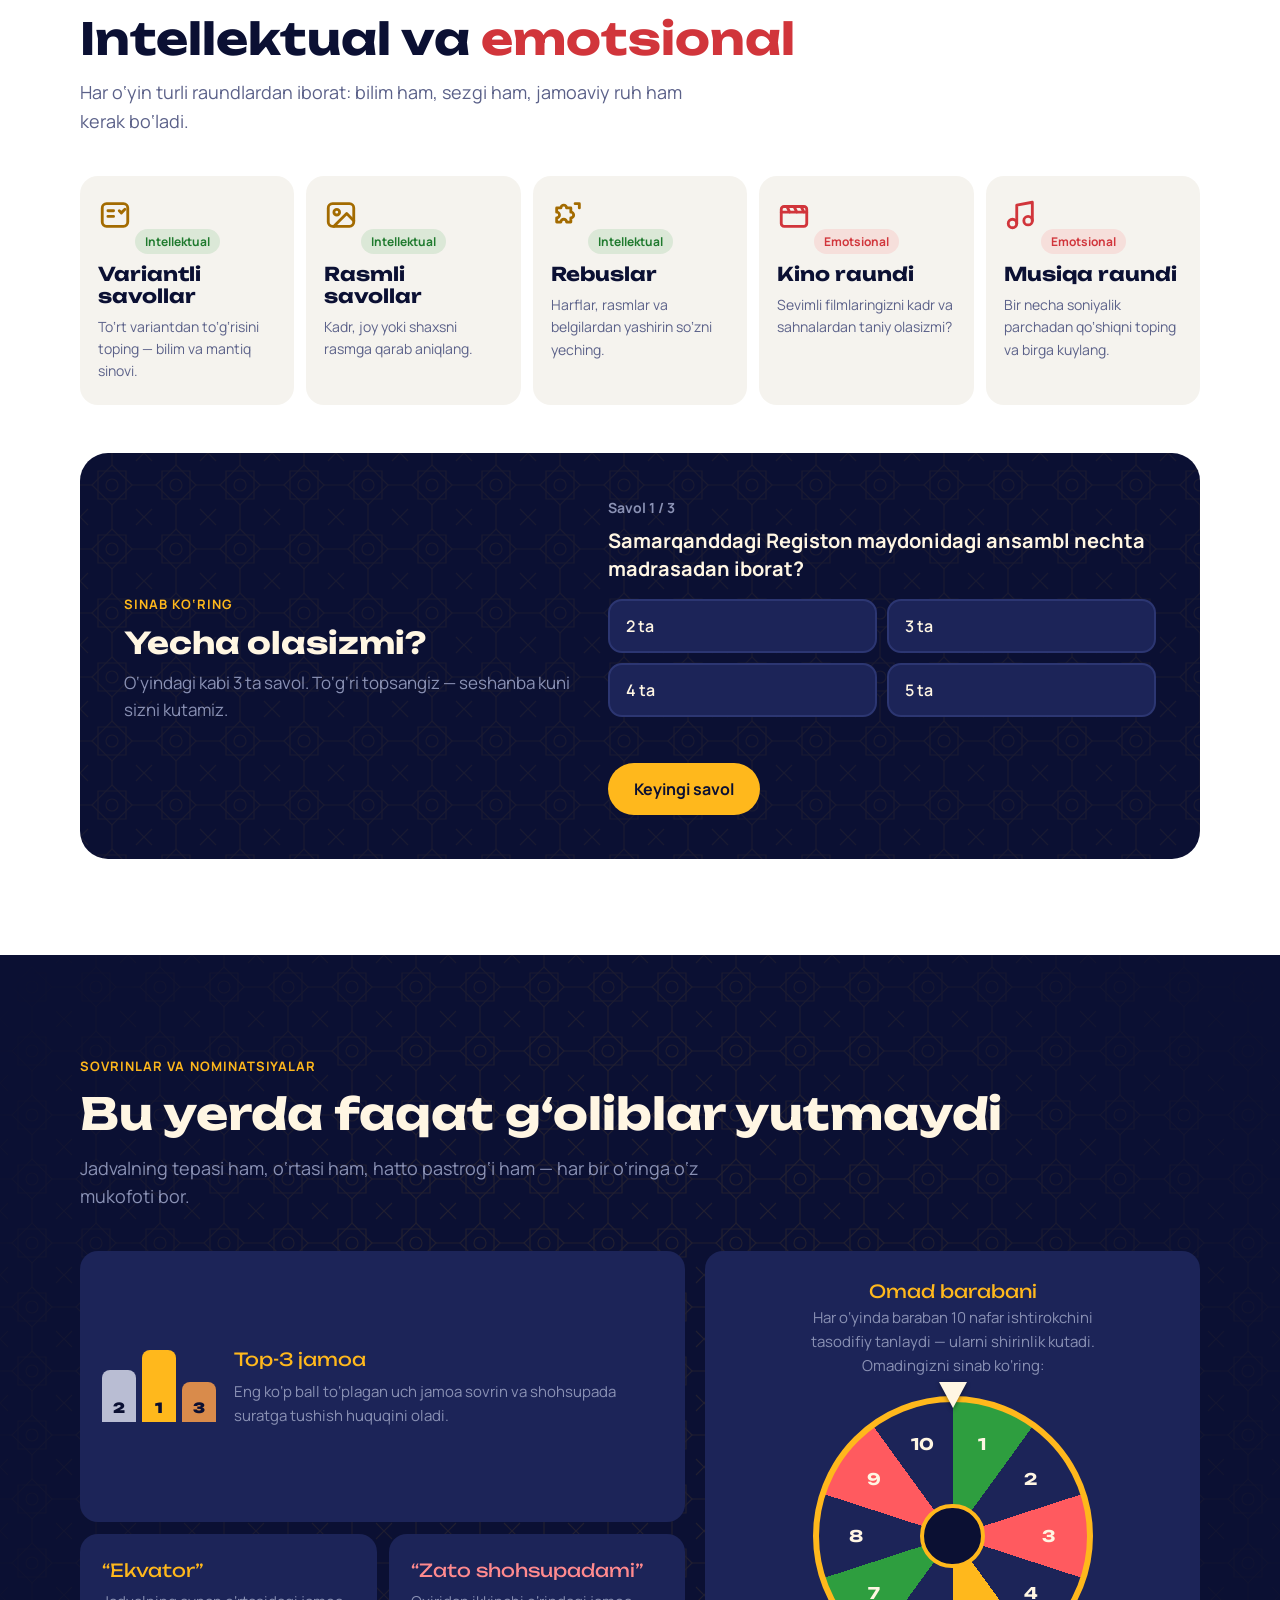
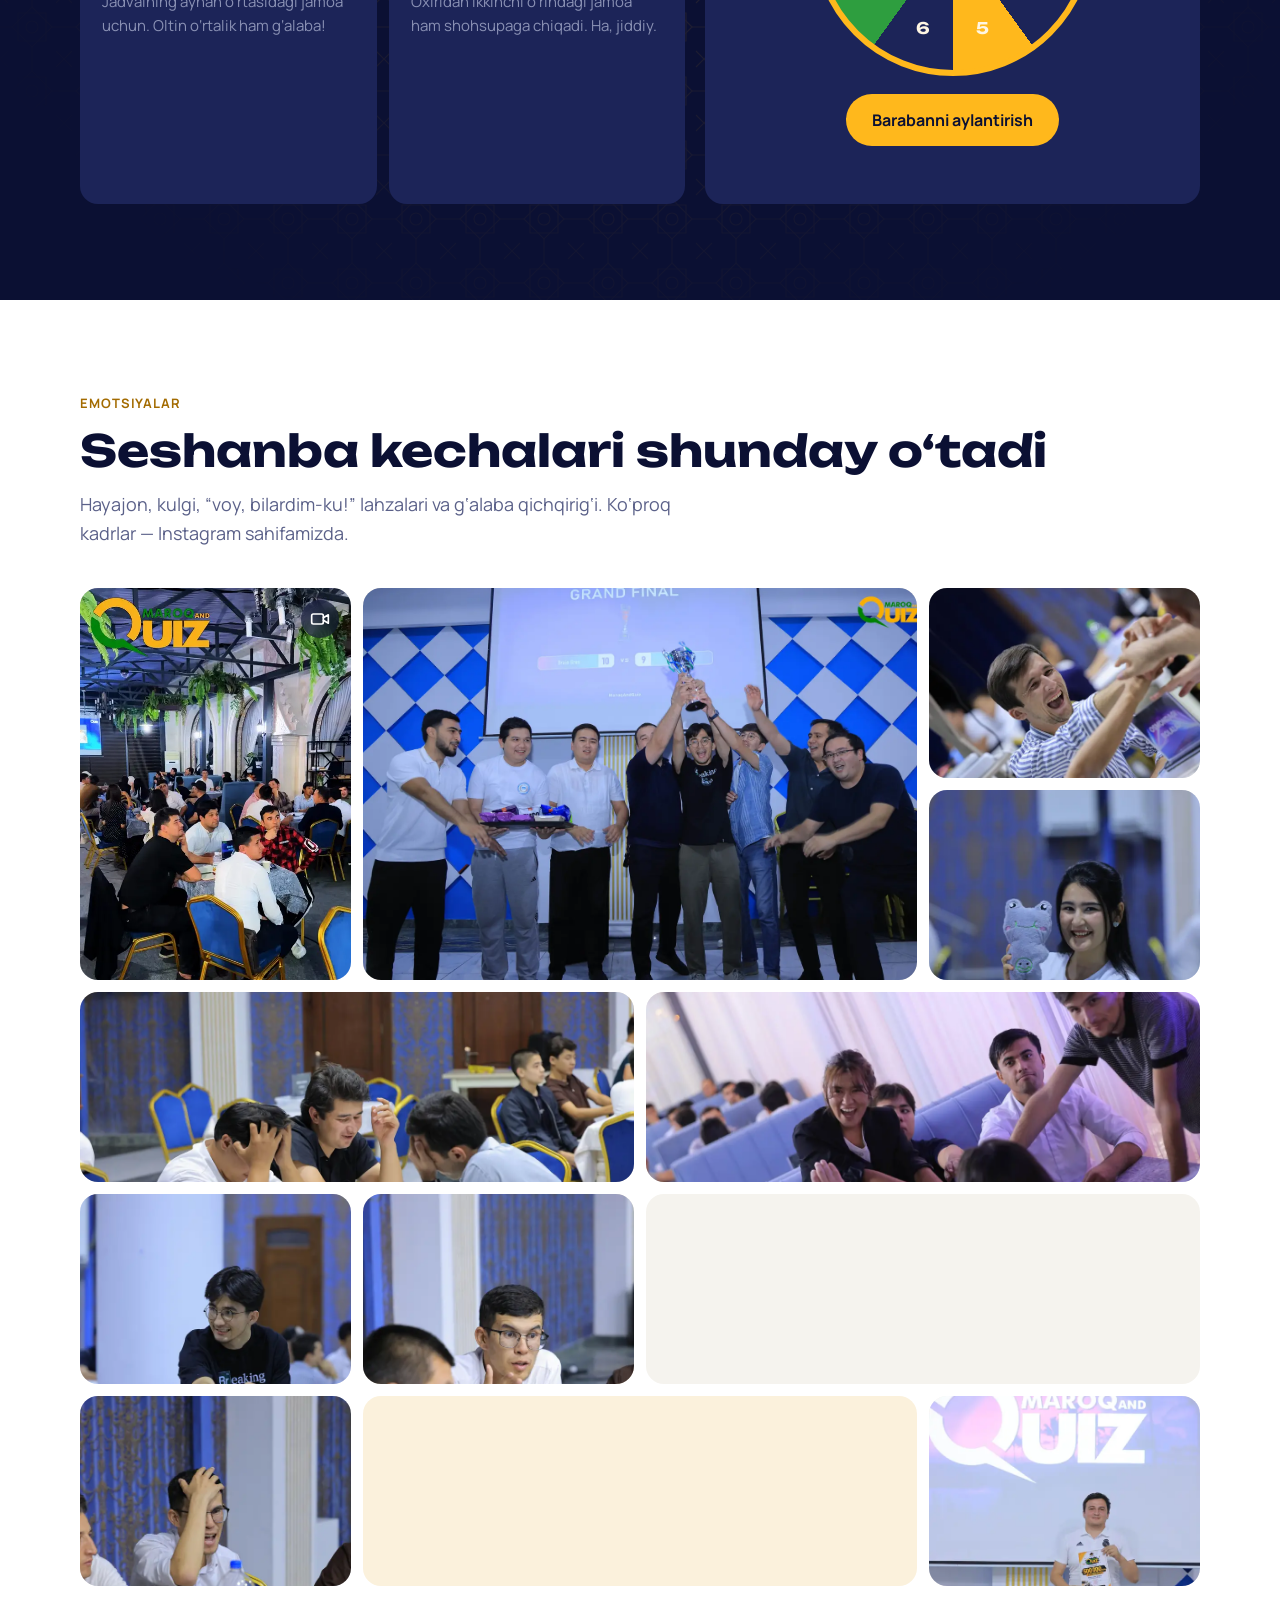
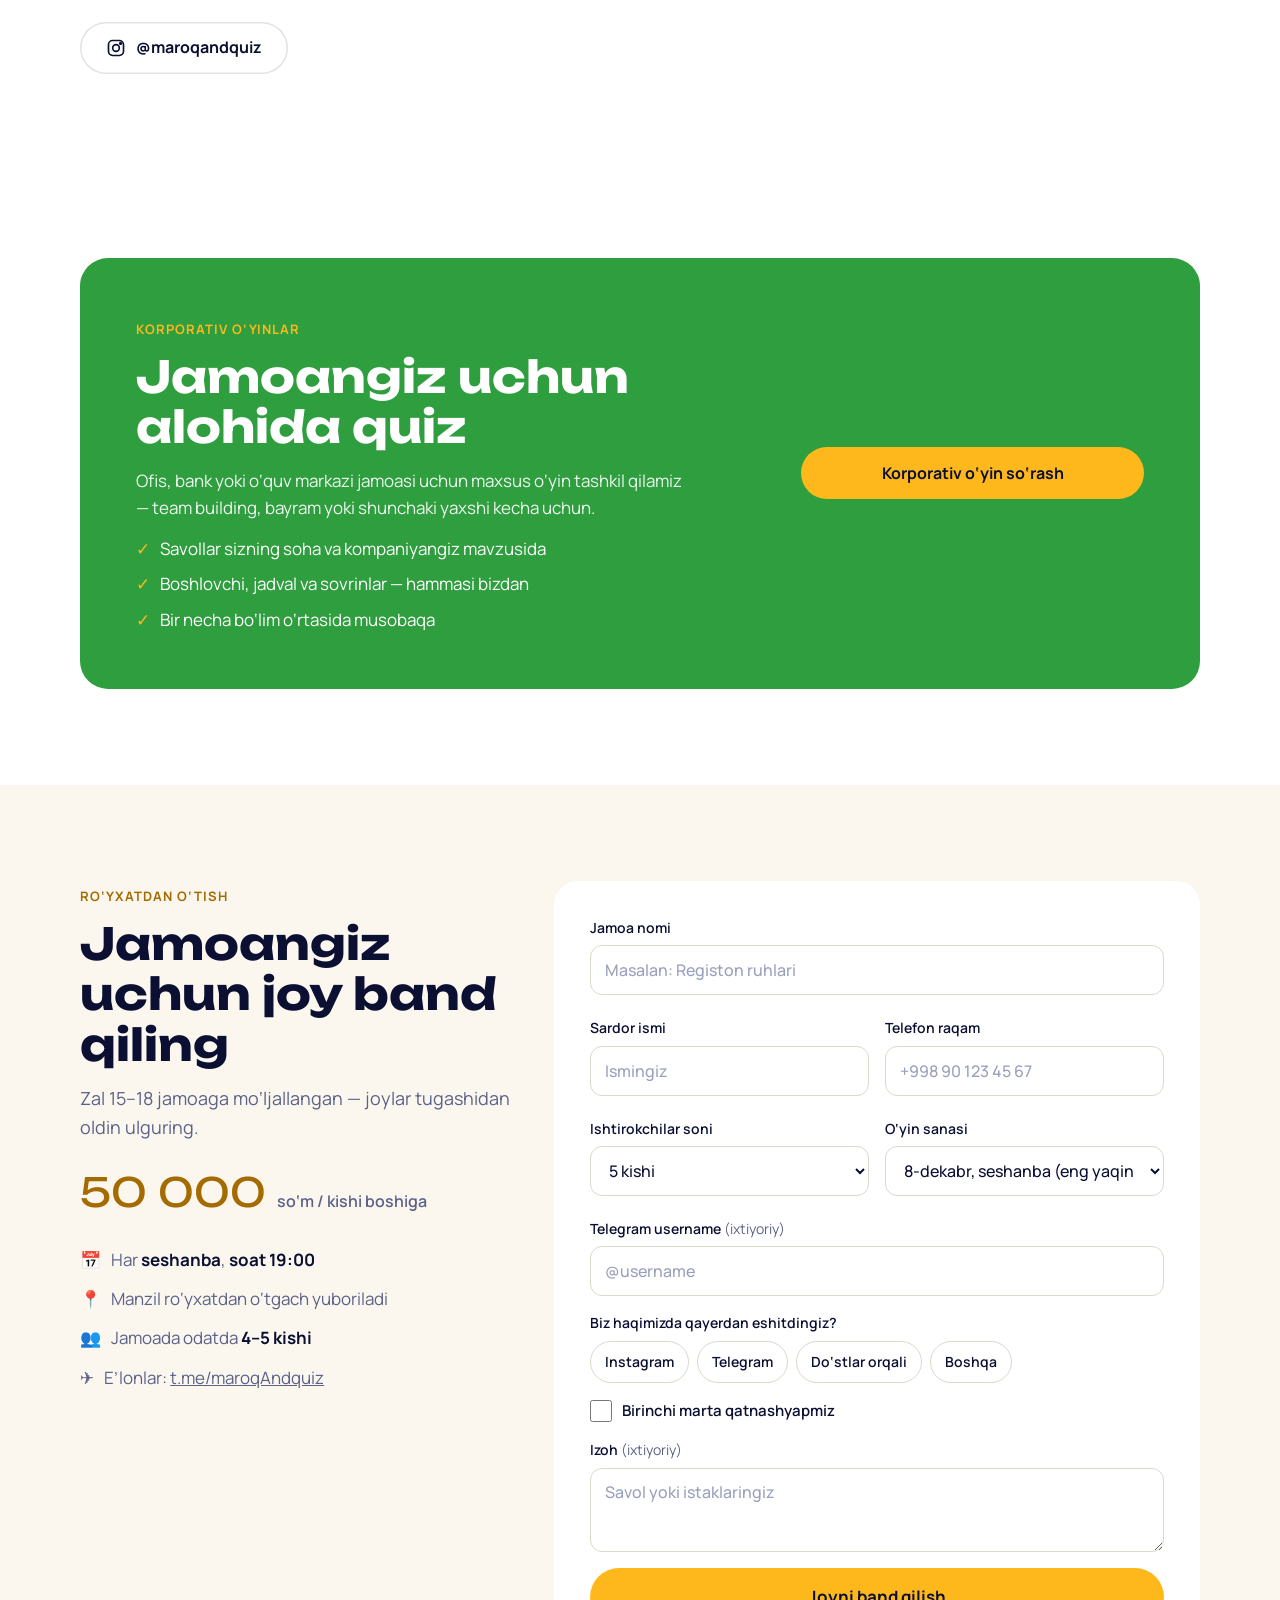
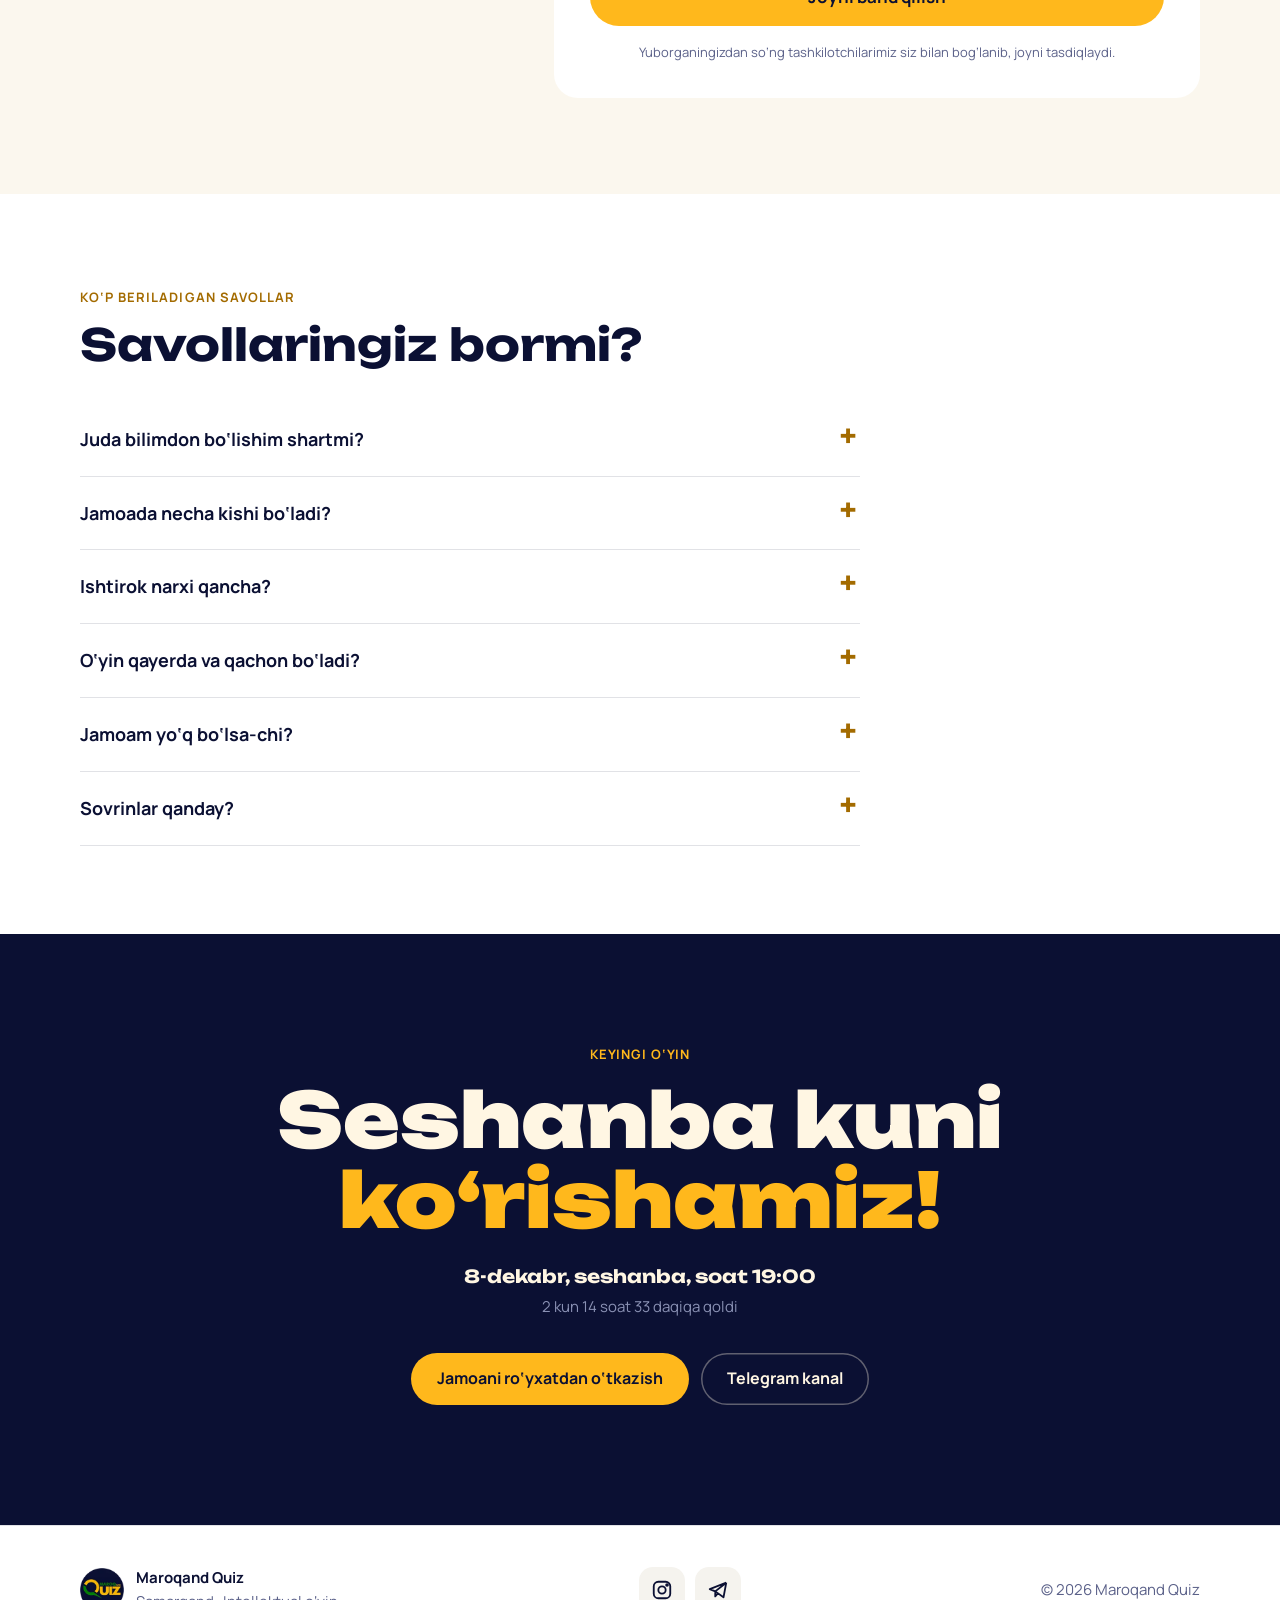
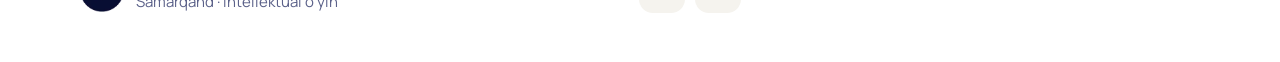
==== commit ec7c8670: "O'rta kenglikdagi ekranlarda bosh qism bir ustunga o'tadi Co-Authored-By: Claude Opus 5.5 <noreply@a" ====
--- a/index.html
+++ b/index.html
@@ -17,7 +17,7 @@
 <link rel="preconnect" href="https://fonts.googleapis.com">
 <link rel="preconnect" href="https://fonts.gstatic.com" crossorigin>
 <link href="https://fonts.googleapis.com/css2?family=Manrope:wght@400;600;700&family=Unbounded:wght@700;900&display=swap" rel="stylesheet">
-<link rel="stylesheet" href="/assets/style.css?v=6">
+<link rel="stylesheet" href="/assets/style.css?v=7">
 </head>
 <body>
 
--- a/assets/style.css
+++ b/assets/style.css
@@ -313,3 +313,6 @@
 .gal::after{display:none}
 .gal .live{display:grid;place-items:center;width:38px;height:38px;padding:0;border-radius:50%;background:rgba(11,16,51,.6);backdrop-filter:blur(6px);color:#fff}
 .gal .live svg{width:20px;height:20px}
+
+/* o'rta kenglikda bosh qism bir ustunga o'tadi, sana kartasi siqilmaydi */
+@media(max-width:1020px){.hero .hero-grid{grid-template-columns:1fr}.hero .next{max-width:520px}}
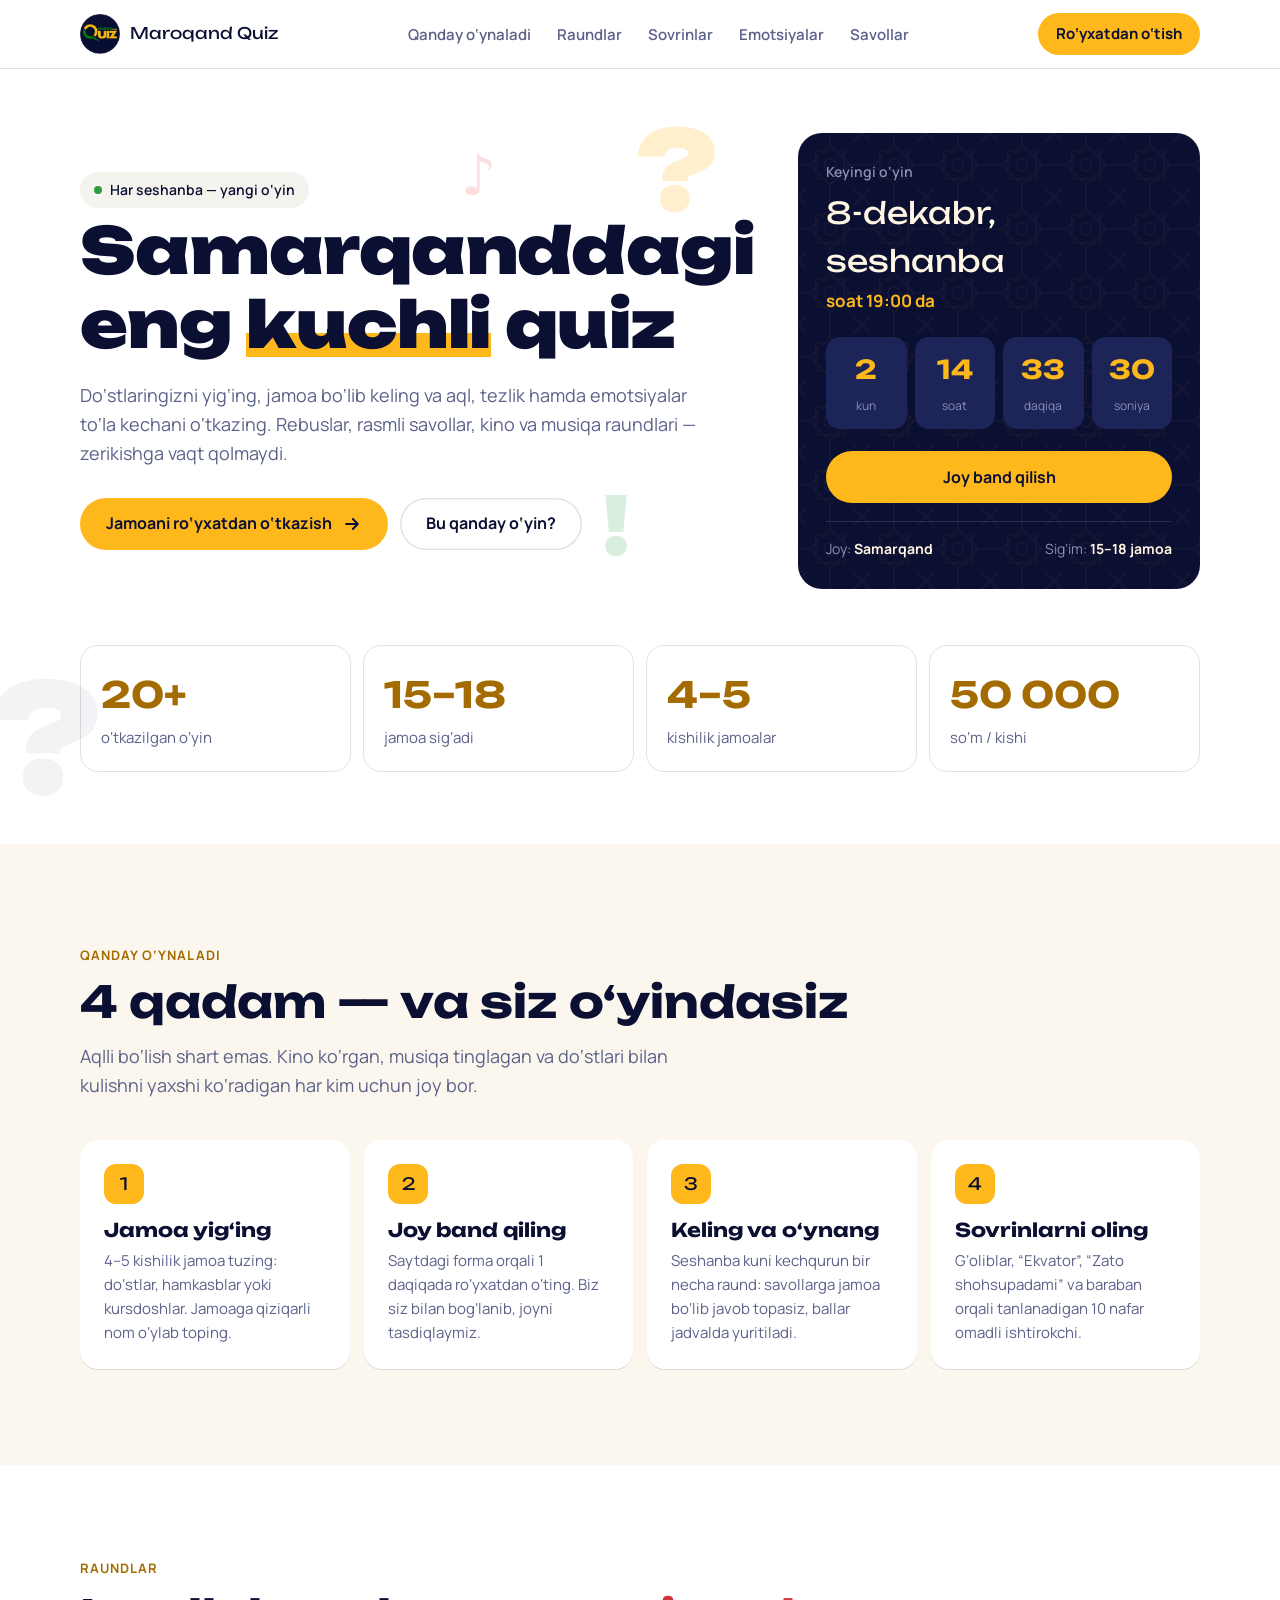
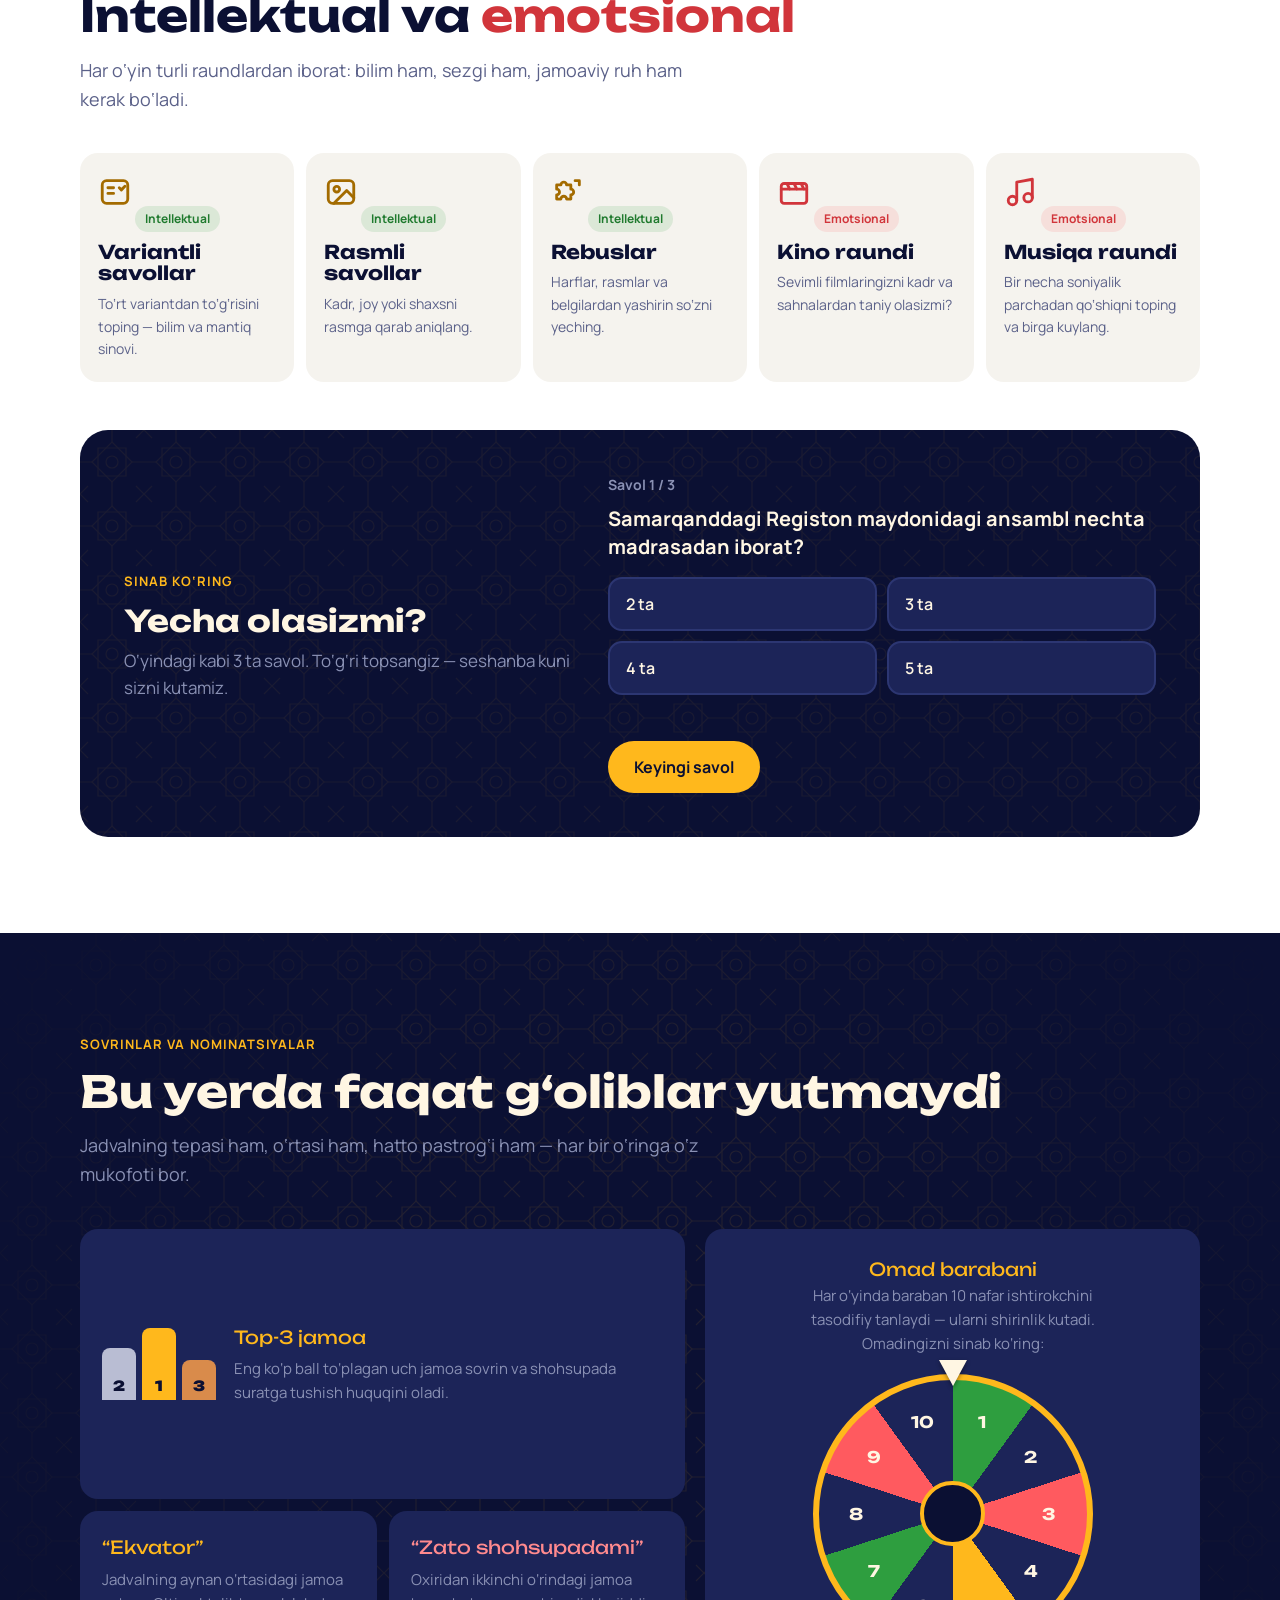
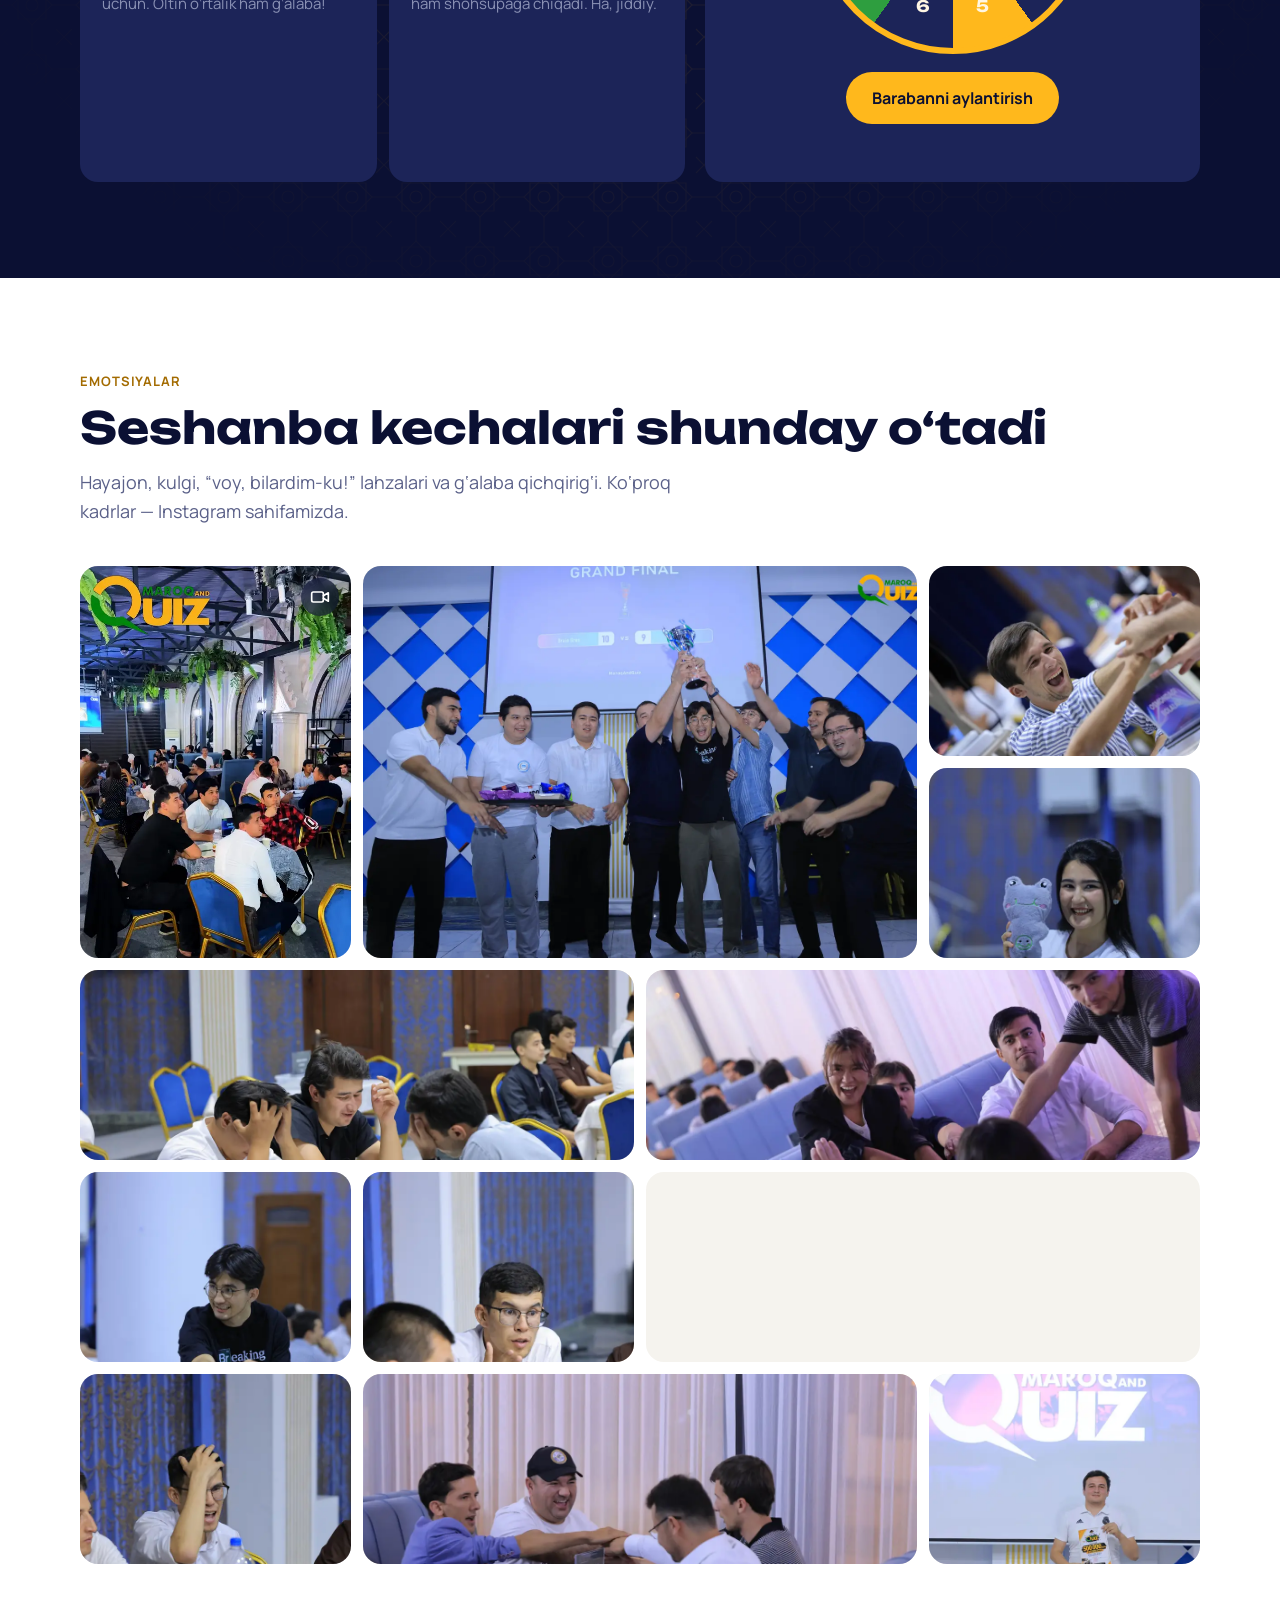
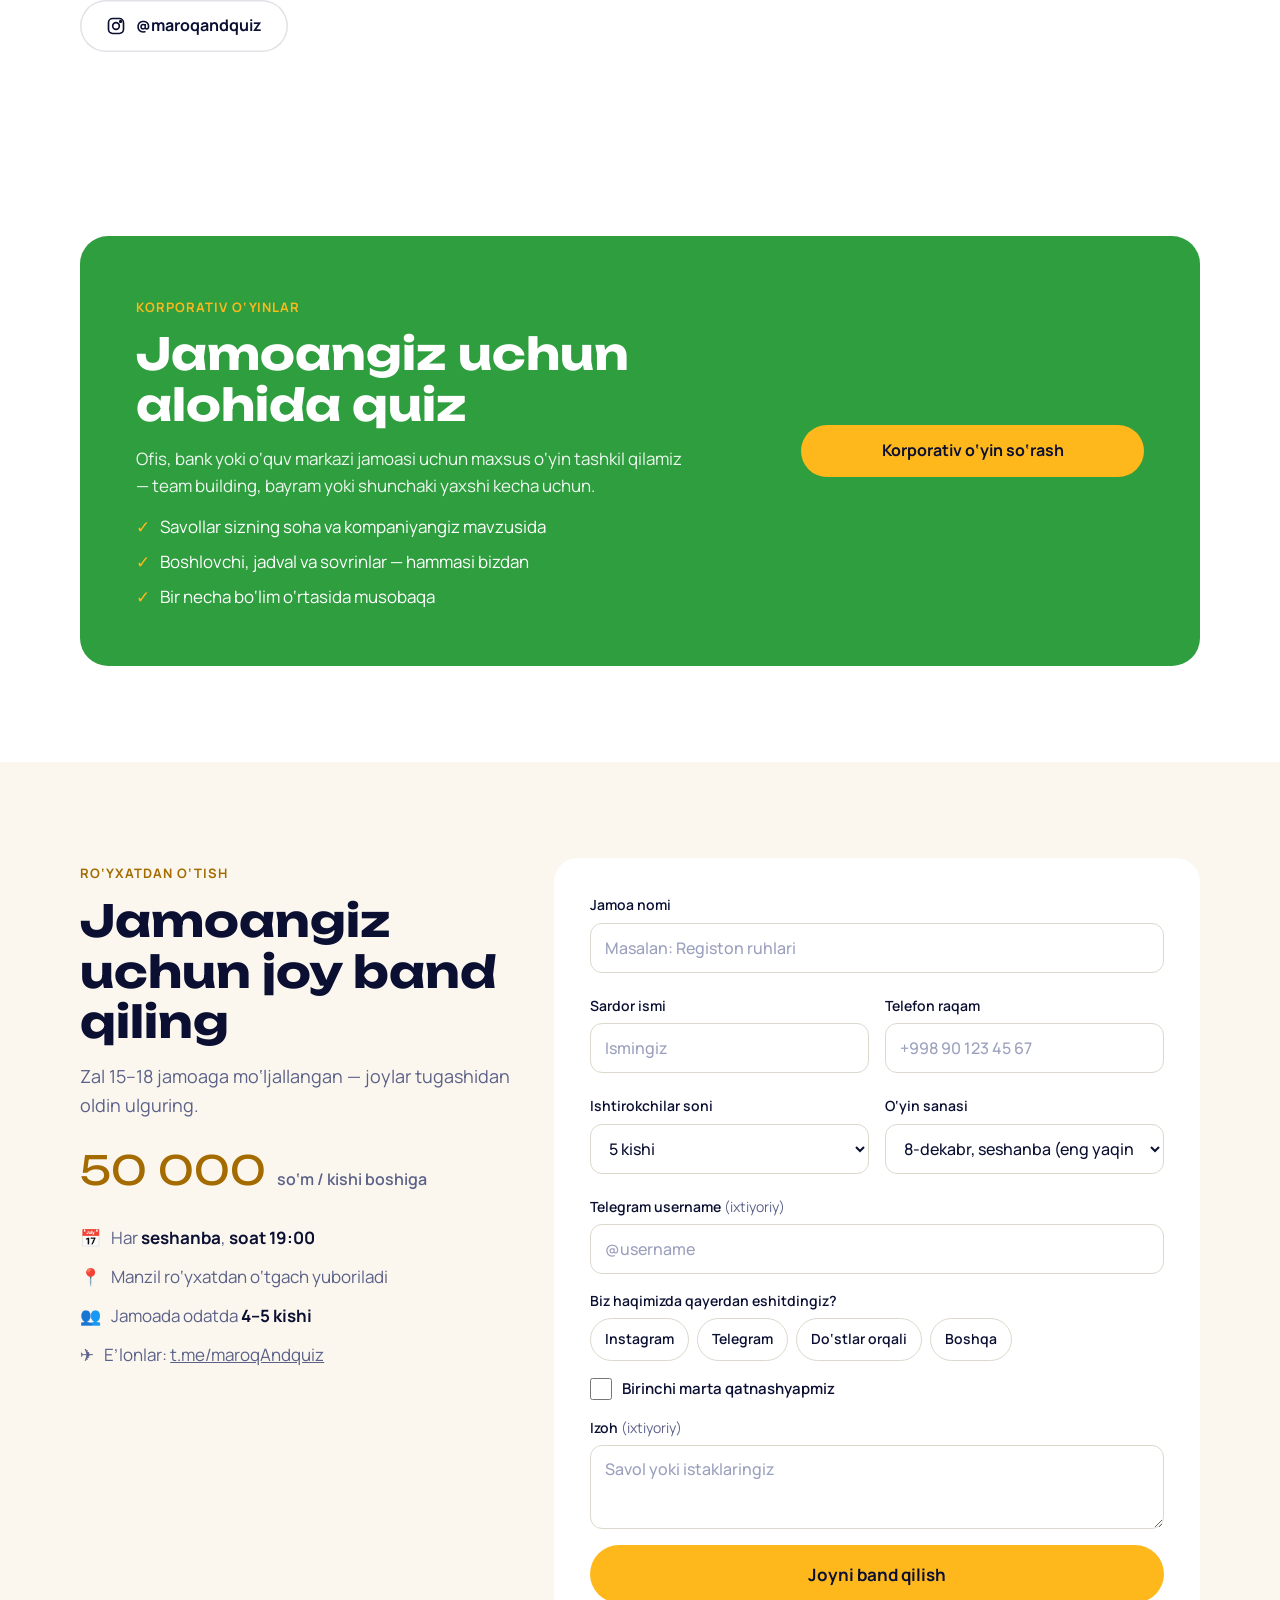
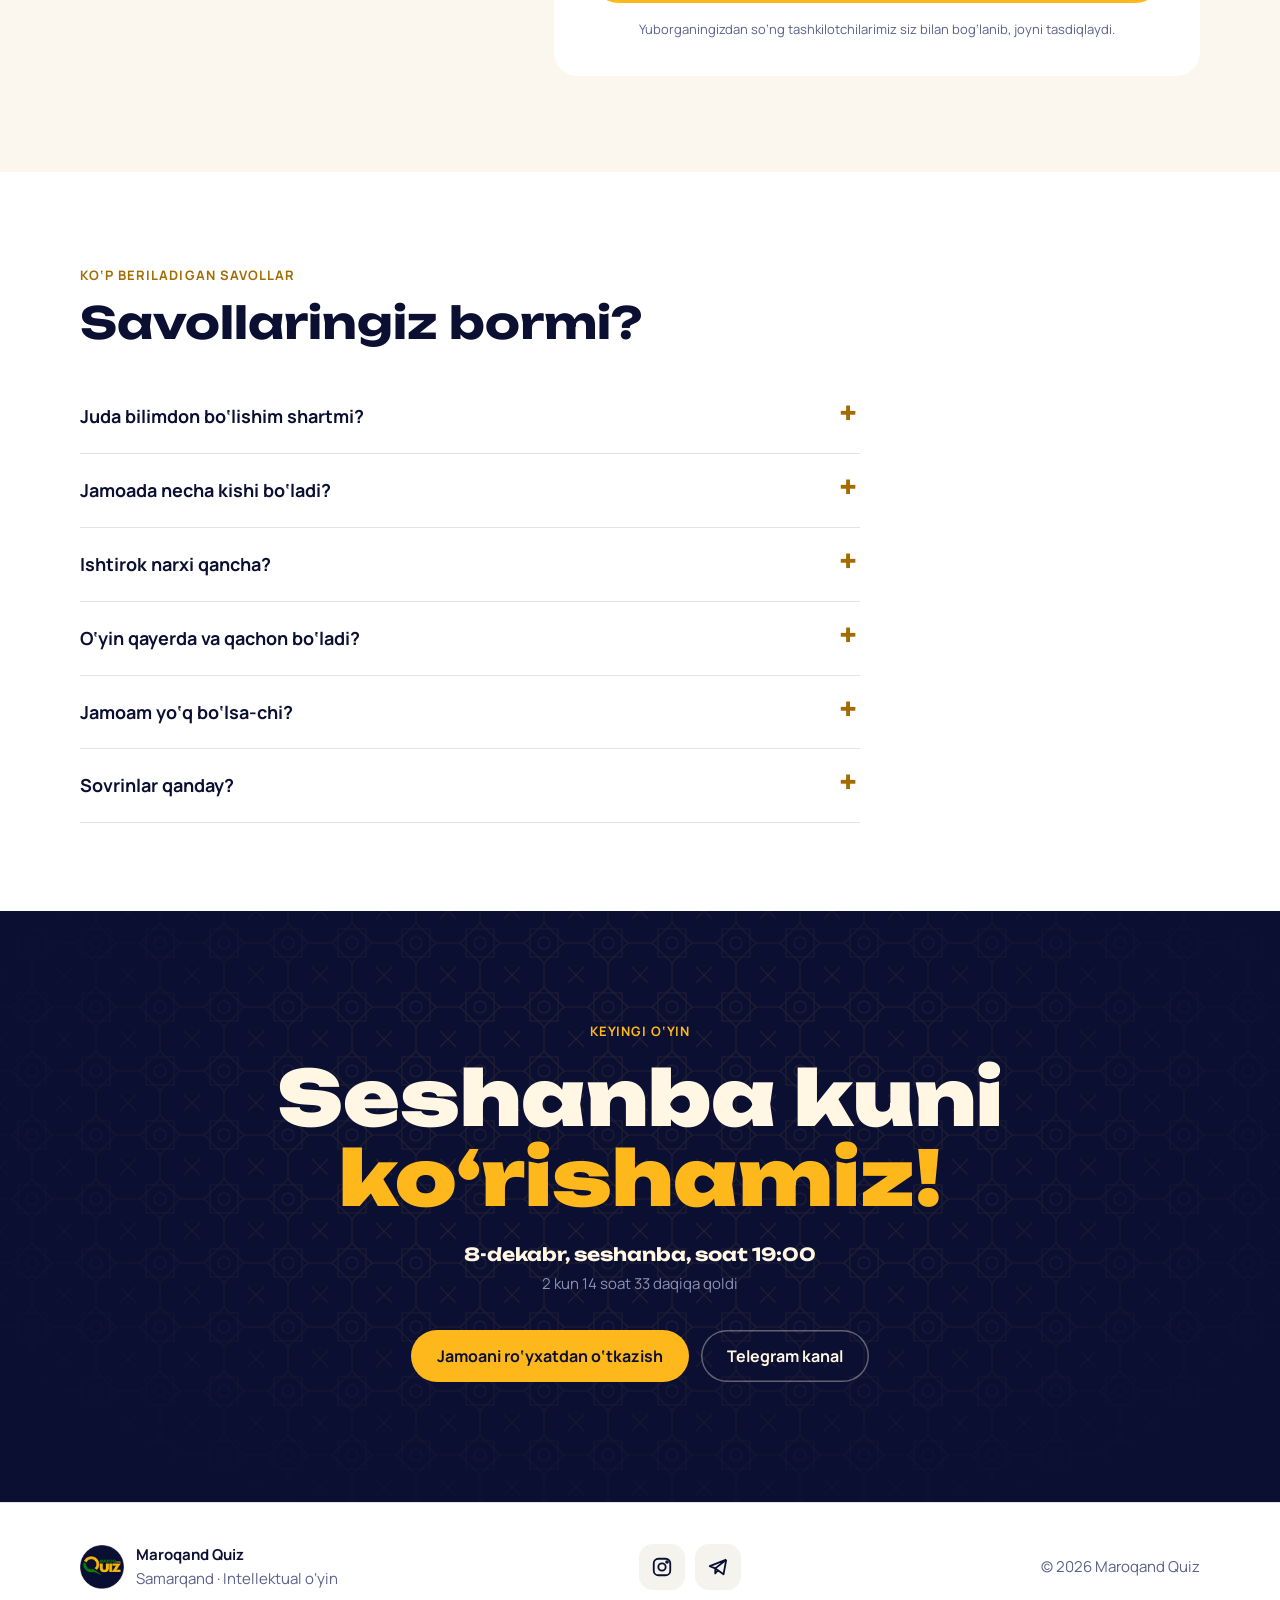
==== commit e13366cb: "Bosh qism: naqsh sizib chiqishi tuzatildi, sarlavha va karta o'lchamlari moslandi Co-Authored-By: Cl" ====
--- a/index.html
+++ b/index.html
@@ -17,7 +17,7 @@
 <link rel="preconnect" href="https://fonts.googleapis.com">
 <link rel="preconnect" href="https://fonts.gstatic.com" crossorigin>
 <link href="https://fonts.googleapis.com/css2?family=Manrope:wght@400;600;700&family=Unbounded:wght@700;900&display=swap" rel="stylesheet">
-<link rel="stylesheet" href="/assets/style.css?v=7">
+<link rel="stylesheet" href="/assets/style.css?v=9">
 </head>
 <body>
 
--- a/assets/style.css
+++ b/assets/style.css
@@ -315,4 +315,7 @@
 .gal .live svg{width:20px;height:20px}
 
 /* o'rta kenglikda bosh qism bir ustunga o'tadi, sana kartasi siqilmaydi */
-@media(max-width:1020px){.hero .hero-grid{grid-template-columns:1fr}.hero .next{max-width:520px}}
+.hero .hero-grid{grid-template-columns:minmax(0,1.25fr) minmax(320px,.75fr)}
+.hero h1{font-size:clamp(36px,5vw,68px)}
+.final{position:relative}
+@media(max-width:1100px){.hero .hero-grid{grid-template-columns:1fr}.hero .next{max-width:520px}}
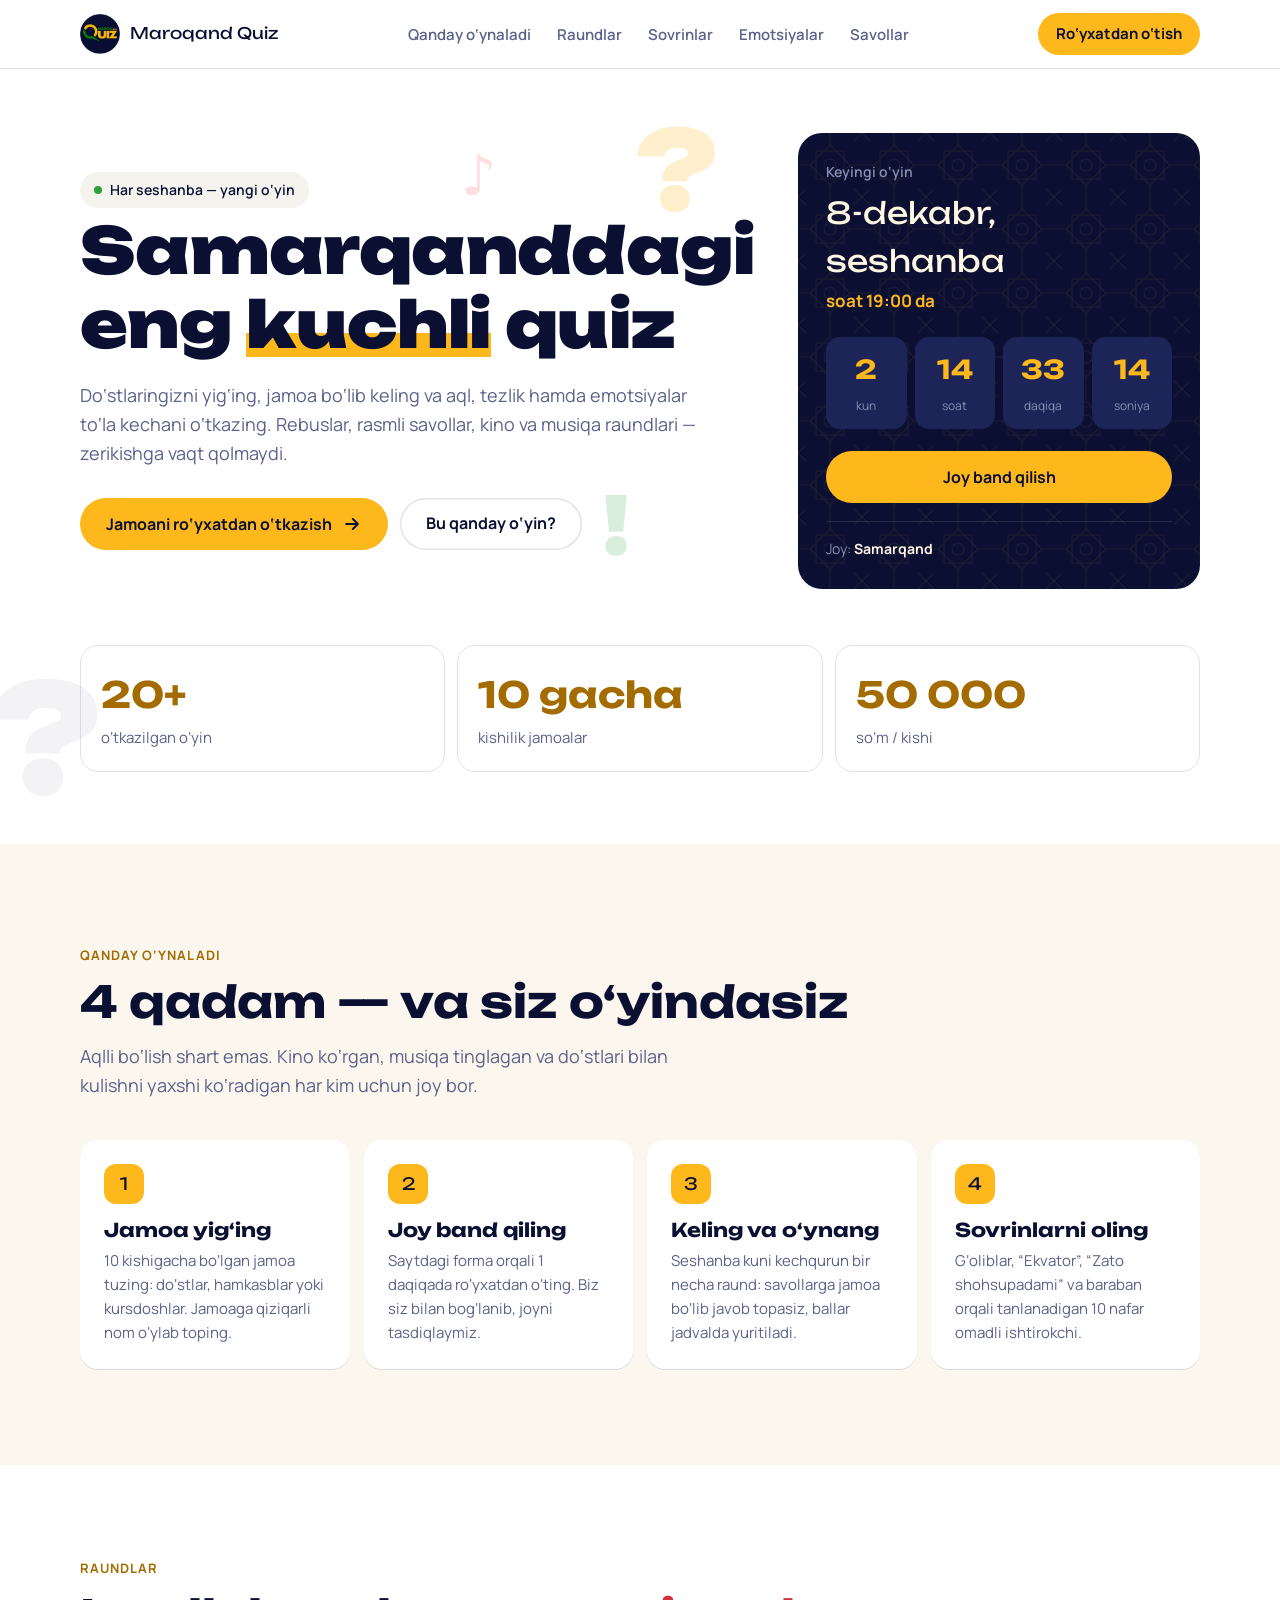
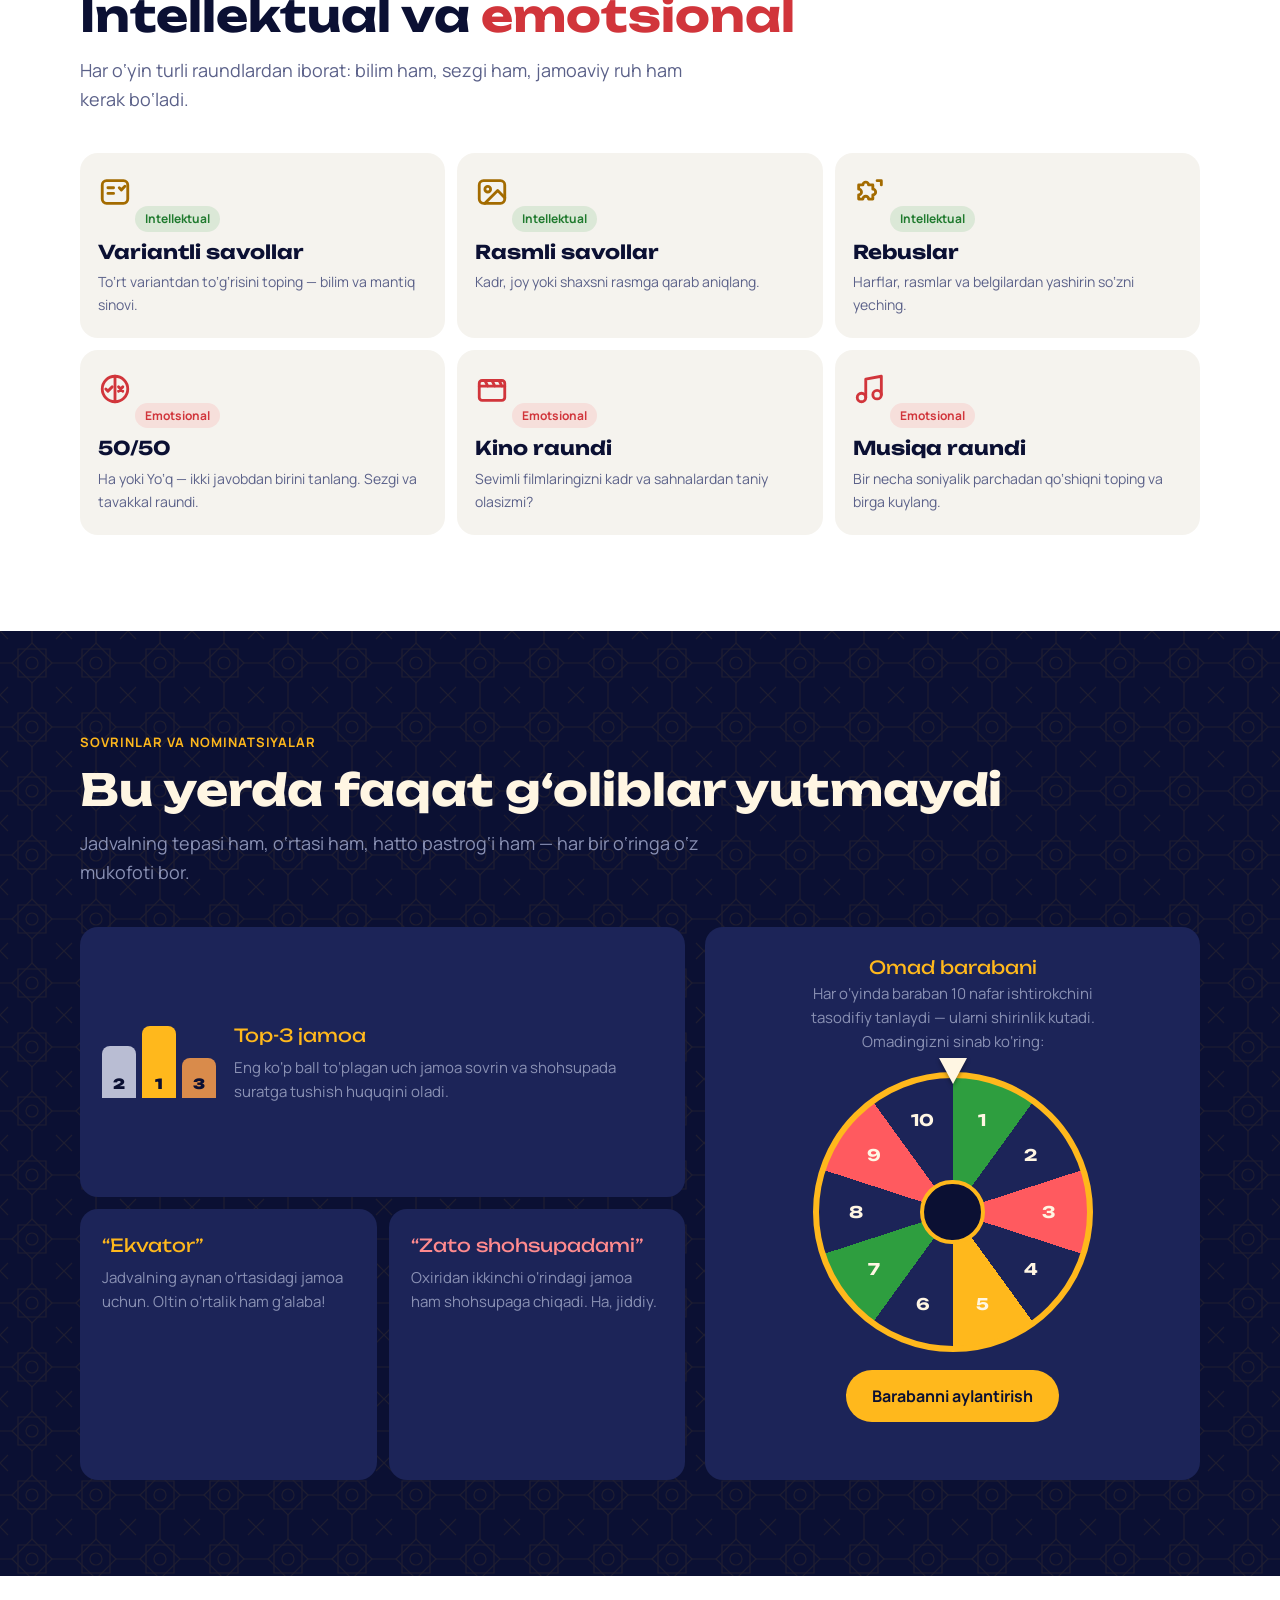
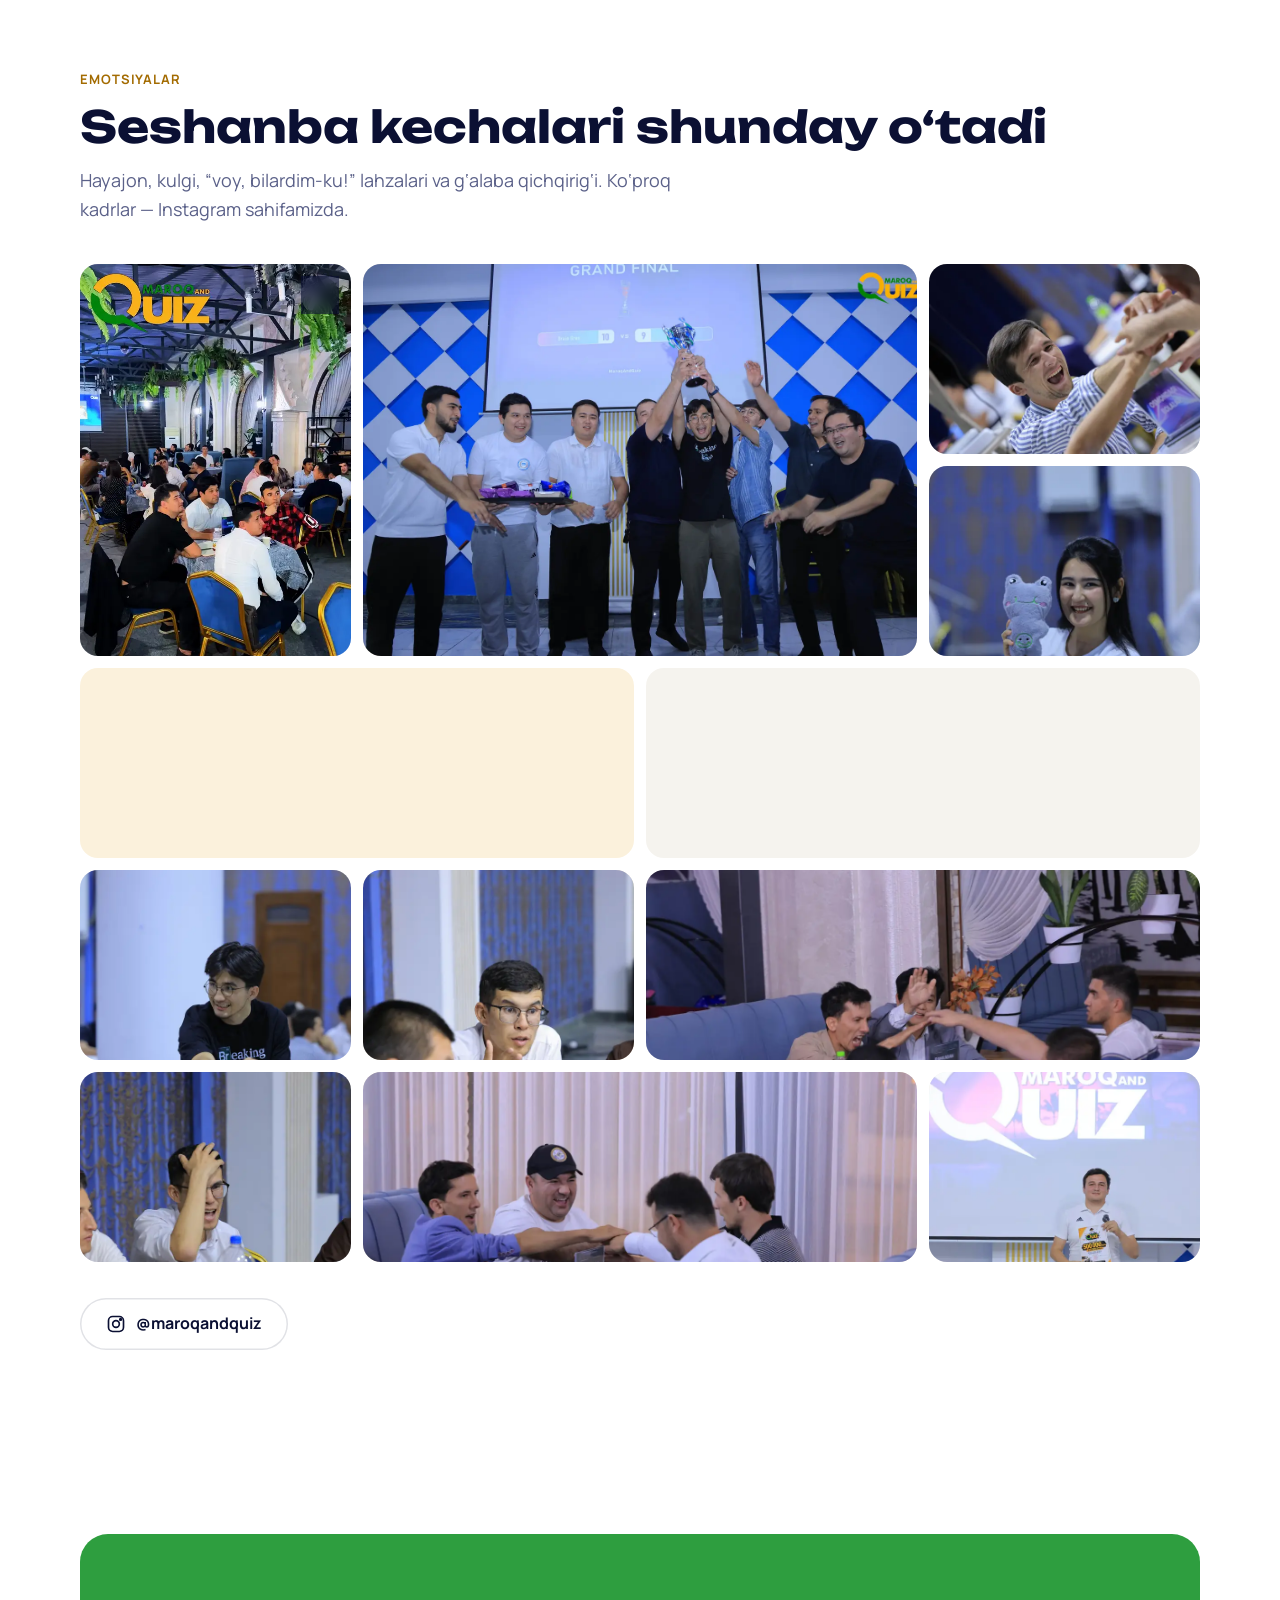
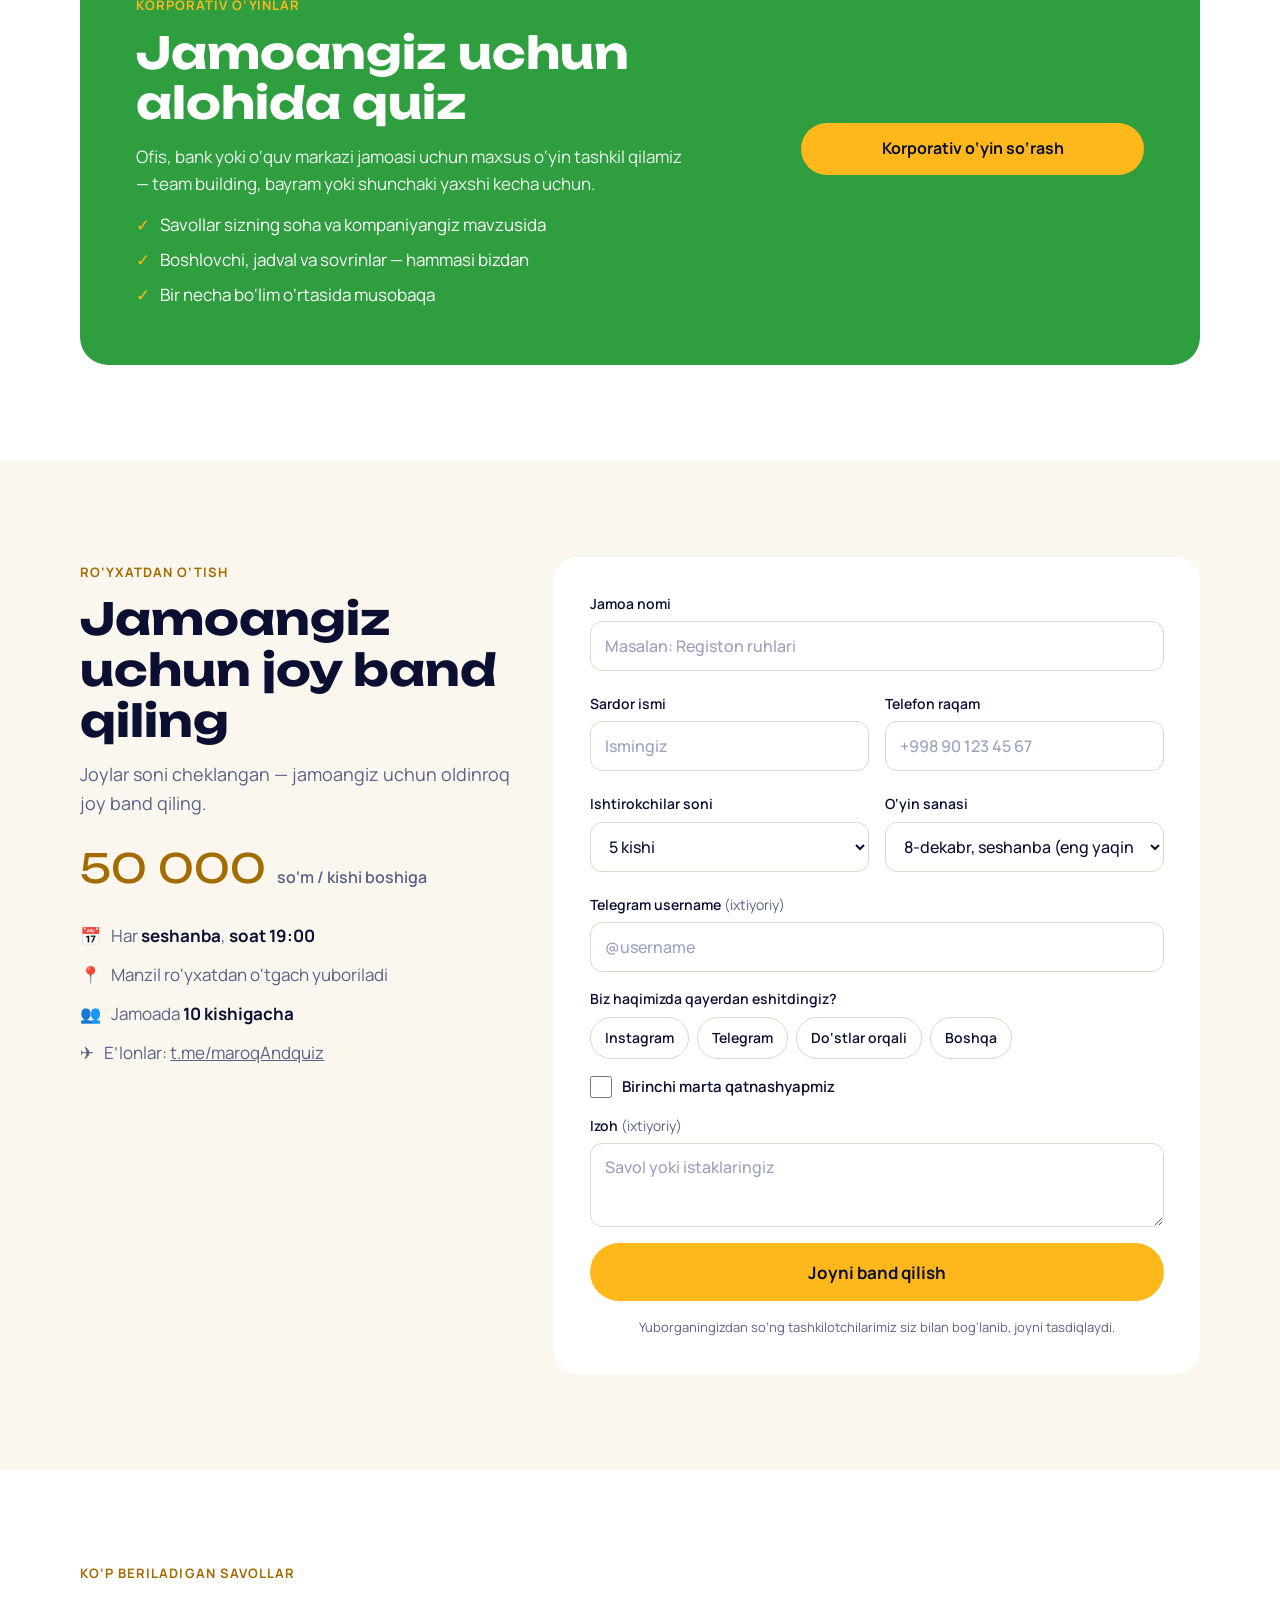
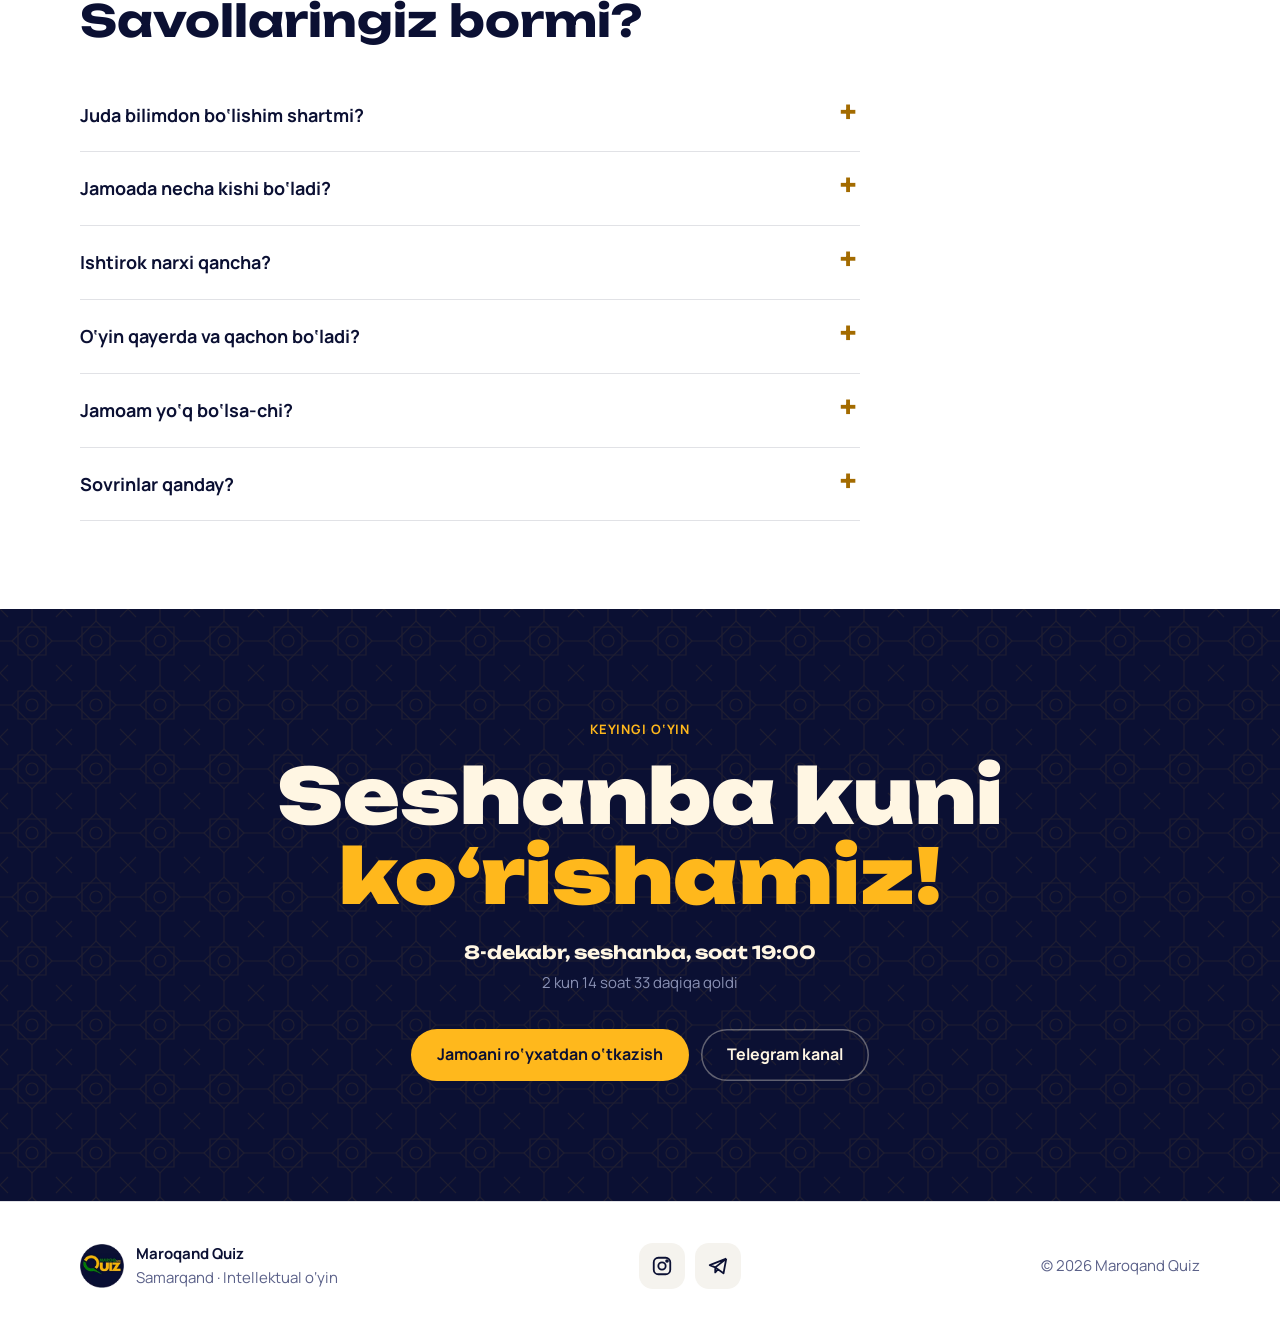
==== commit e3b8797d: "50/50 raundi, 10 kishigacha jamoa, oktyabr, sig'im va sinov bloki olib tashlandi, naqsh telefonda Co" ====
--- a/index.html
+++ b/index.html
@@ -17,7 +17,7 @@
 <link rel="preconnect" href="https://fonts.googleapis.com">
 <link rel="preconnect" href="https://fonts.gstatic.com" crossorigin>
 <link href="https://fonts.googleapis.com/css2?family=Manrope:wght@400;600;700&family=Unbounded:wght@700;900&display=swap" rel="stylesheet">
-<link rel="stylesheet" href="/assets/style.css?v=9">
+<link rel="stylesheet" href="/assets/style.css?v=10">
 </head>
 <body>
 
@@ -60,15 +60,13 @@
       <a class="btn btn-gold" href="#royxat" style="width:100%">Joy band qilish</a>
       <div class="meta" style="margin-top:18px">
         <span>Joy: <b id="venueShort"></b></span>
-        <span>Sig‘im: <b id="capacity"></b></span>
       </div>
     </aside>
   </div>
   <div class="wrap">
     <div class="stats">
       <div class="stat reveal"><b>20+</b><span>o‘tkazilgan o‘yin</span></div>
-      <div class="stat reveal"><b id="stTeams">15–18</b><span>jamoa sig‘adi</span></div>
-      <div class="stat reveal"><b>4–5</b><span>kishilik jamoalar</span></div>
+      <div class="stat reveal"><b>10 gacha</b><span>kishilik jamoalar</span></div>
       <div class="stat reveal"><b id="stPrice">50 000</b><span>so‘m / kishi</span></div>
     </div>
   </div>
@@ -80,7 +78,7 @@
     <h2>4 qadam — va siz o‘yindasiz</h2>
     <p class="lead">Aqlli bo‘lish shart emas. Kino ko‘rgan, musiqa tinglagan va do‘stlari bilan kulishni yaxshi ko‘radigan har kim uchun joy bor.</p>
     <div class="steps">
-      <div class="step reveal"><h3>Jamoa yig‘ing</h3><p>4–5 kishilik jamoa tuzing: do‘stlar, hamkasblar yoki kursdoshlar. Jamoaga qiziqarli nom o‘ylab toping.</p></div>
+      <div class="step reveal"><h3>Jamoa yig‘ing</h3><p>10 kishigacha bo‘lgan jamoa tuzing: do‘stlar, hamkasblar yoki kursdoshlar. Jamoaga qiziqarli nom o‘ylab toping.</p></div>
       <div class="step reveal"><h3>Joy band qiling</h3><p>Saytdagi forma orqali 1 daqiqada ro‘yxatdan o‘ting. Biz siz bilan bog‘lanib, joyni tasdiqlaymiz.</p></div>
       <div class="step reveal"><h3>Keling va o‘ynang</h3><p>Seshanba kuni kechqurun bir necha raund: savollarga jamoa bo‘lib javob topasiz, ballar jadvalda yuritiladi.</p></div>
       <div class="step reveal"><h3>Sovrinlarni oling</h3><p>G‘oliblar, “Ekvator”, “Zato shohsupadami” va baraban orqali tanlanadigan 10 nafar omadli ishtirokchi.</p></div>
@@ -104,6 +102,9 @@
         <svg viewBox="0 0 24 24" fill="none" stroke="currentColor" stroke-width="2" stroke-linecap="round" stroke-linejoin="round" aria-hidden="true"><path d="M4 7h3a2 2 0 1 1 4 0h3v3a2 2 0 1 1 0 4v3h-3a2 2 0 1 0-4 0H4v-3a2 2 0 1 0 0-4z"/><path d="M17 4h3v3"/></svg>
         <span class="tag int">Intellektual</span><h3>Rebuslar</h3><p>Harflar, rasmlar va belgilardan yashirin so‘zni yeching.</p></div>
       <div class="round emo reveal">
+        <svg viewBox="0 0 24 24" fill="none" stroke="currentColor" stroke-width="2" stroke-linecap="round" stroke-linejoin="round" aria-hidden="true"><circle cx="12" cy="12" r="9"/><path d="M12 3v18"/><path d="M5.5 12l1.5 1.5 3-3"/><path d="M14.5 10.5l3 3M17.5 10.5l-3 3"/></svg>
+        <span class="tag emo">Emotsional</span><h3>50/50</h3><p>Ha yoki Yo‘q — ikki javobdan birini tanlang. Sezgi va tavakkal raundi.</p></div>
+      <div class="round emo reveal">
         <svg viewBox="0 0 24 24" fill="none" stroke="currentColor" stroke-width="2" stroke-linecap="round" stroke-linejoin="round" aria-hidden="true"><rect x="3" y="6" width="18" height="14" rx="2"/><path d="M3 10h18M7 6l2 4M12 6l2 4M17 6l2 4"/></svg>
         <span class="tag emo">Emotsional</span><h3>Kino raundi</h3><p>Sevimli filmlaringizni kadr va sahnalardan taniy olasizmi?</p></div>
       <div class="round emo reveal">
@@ -111,20 +112,6 @@
         <span class="tag emo">Emotsional</span><h3>Musiqa raundi</h3><p>Bir necha soniyalik parchadan qo‘shiqni toping va birga kuylang.</p></div>
     </div>
 
-    <div class="try reveal" id="sinab">
-      <div>
-        <span class="eyebrow" style="color:var(--gold)">Sinab ko‘ring</span>
-        <h3>Yecha olasizmi?</h3>
-        <p class="sub">O‘yindagi kabi 3 ta savol. To‘g‘ri topsangiz — seshanba kuni sizni kutamiz.</p>
-      </div>
-      <div>
-        <div class="qcount" id="qcount"></div>
-        <div class="qtext" id="qtext"></div>
-        <div class="opts" id="opts"></div>
-        <div class="qfb" id="qfb" aria-live="polite"></div>
-        <button class="btn btn-gold qnext" id="qnext" hidden>Keyingi savol</button>
-      </div>
-    </div>
   </div>
 </section>
 
@@ -189,12 +176,12 @@
     <div class="reg-info">
       <span class="eyebrow">Ro‘yxatdan o‘tish</span>
       <h2>Jamoangiz uchun joy band qiling</h2>
-      <p class="lead">Zal <span id="capText">15–18</span> jamoaga mo‘ljallangan — joylar tugashidan oldin ulguring.</p>
+      <p class="lead">Joylar soni cheklangan — jamoangiz uchun oldinroq joy band qiling.</p>
       <div class="price"><span id="priceText">50 000</span> <small>so‘m / kishi boshiga</small></div>
       <ul>
         <li>📅 <span>Har <b>seshanba</b>, <b id="timeText"></b></span></li>
         <li>📍 <span id="venueText"></span></li>
-        <li>👥 <span>Jamoada odatda <b>4–5 kishi</b></span></li>
+        <li>👥 <span>Jamoada <b>10 kishigacha</b></span></li>
         <li>✈️ <span>E’lonlar: <a href="https://t.me/maroqAndquiz" target="_blank" rel="noopener">t.me/maroqAndquiz</a></span></li>
       </ul>
     </div>
@@ -259,7 +246,7 @@
     <h2>Savollaringiz bormi?</h2>
     <div class="faq">
       <details><summary>Juda bilimdon bo‘lishim shartmi?</summary><p>Yo‘q. Savollar turli mavzularda: kino, musiqa, rasmlar va rebuslar ham bor. Jamoada har kim o‘z kuchli tomonini topadi — asosiysi, yaxshi kayfiyat.</p></details>
-      <details><summary>Jamoada necha kishi bo‘ladi?</summary><p>Odatda 4–5 kishi. Kamroq yoki ko‘proq bo‘lsangiz, ro‘yxatdan o‘tishda sonini ko‘rsating — tashkilotchilar siz bilan kelishib oladi.</p></details>
+      <details><summary>Jamoada necha kishi bo‘ladi?</summary><p>Jamoada 10 kishigacha bo‘lishi mumkin. Ro‘yxatdan o‘tishda ishtirokchilar sonini ko‘rsating.</p></details>
       <details><summary>Ishtirok narxi qancha?</summary><p id="faqPrice">Kishi boshiga 50 000 so‘m.</p></details>
       <details><summary>O‘yin qayerda va qachon bo‘ladi?</summary><p id="faqWhere"></p></details>
       <details><summary>Jamoam yo‘q bo‘lsa-chi?</summary><p>Telegram yoki Instagram Direct orqali bizga yozing — vaziyatingizga qarab variantini birga topamiz.</p></details>
@@ -295,6 +282,6 @@
 
 <div class="lb" id="lb" hidden role="dialog" aria-modal="true" aria-label="Rasmni kattalashtirib ko‘rish"><button class="lb-x" id="lbX" aria-label="Yopish">&times;</button><img id="lbImg" alt=""><p id="lbCap"></p></div>
 
-<script src="/assets/app.js?v=6"></script>
+<script src="/assets/app.js?v=10"></script>
 </body>
 </html>
--- a/assets/style.css
+++ b/assets/style.css
@@ -319,3 +319,16 @@
 .hero h1{font-size:clamp(36px,5vw,68px)}
 .final{position:relative}
 @media(max-width:1100px){.hero .hero-grid{grid-template-columns:1fr}.hero .next{max-width:520px}}
+
+/* ===== 10-oktyabr yangilanishi ===== */
+.stats{grid-template-columns:repeat(3,1fr)}
+@media(max-width:700px){.stats{grid-template-columns:repeat(3,1fr);gap:8px}.stat{padding:14px}.stat b{font-size:22px}.stat span{font-size:13px}}
+.rounds{grid-template-columns:repeat(3,1fr)}
+@media(max-width:640px){.rounds{grid-template-columns:repeat(2,1fr)}}
+#raundlar .rounds{margin-bottom:0}
+/* naqsh: alohida fayl, telefonda ham ko'rinadi */
+.band-navy::before,.next::before{background:url("/assets/girih.svg") repeat 0 0;background-size:64px 64px;-webkit-mask-image:none;mask-image:none}
+.band-navy::before{opacity:.08}
+.next::before{opacity:.07}
+@media(max-width:860px){.band-navy::before{opacity:.1}.next::before{opacity:.09}}
+@media(max-width:700px){.stats{grid-template-columns:1fr;gap:8px}.stat{display:flex;align-items:baseline;gap:12px;padding:14px 18px}.stat b{font-size:24px;white-space:nowrap}.stat span{font-size:15px}}
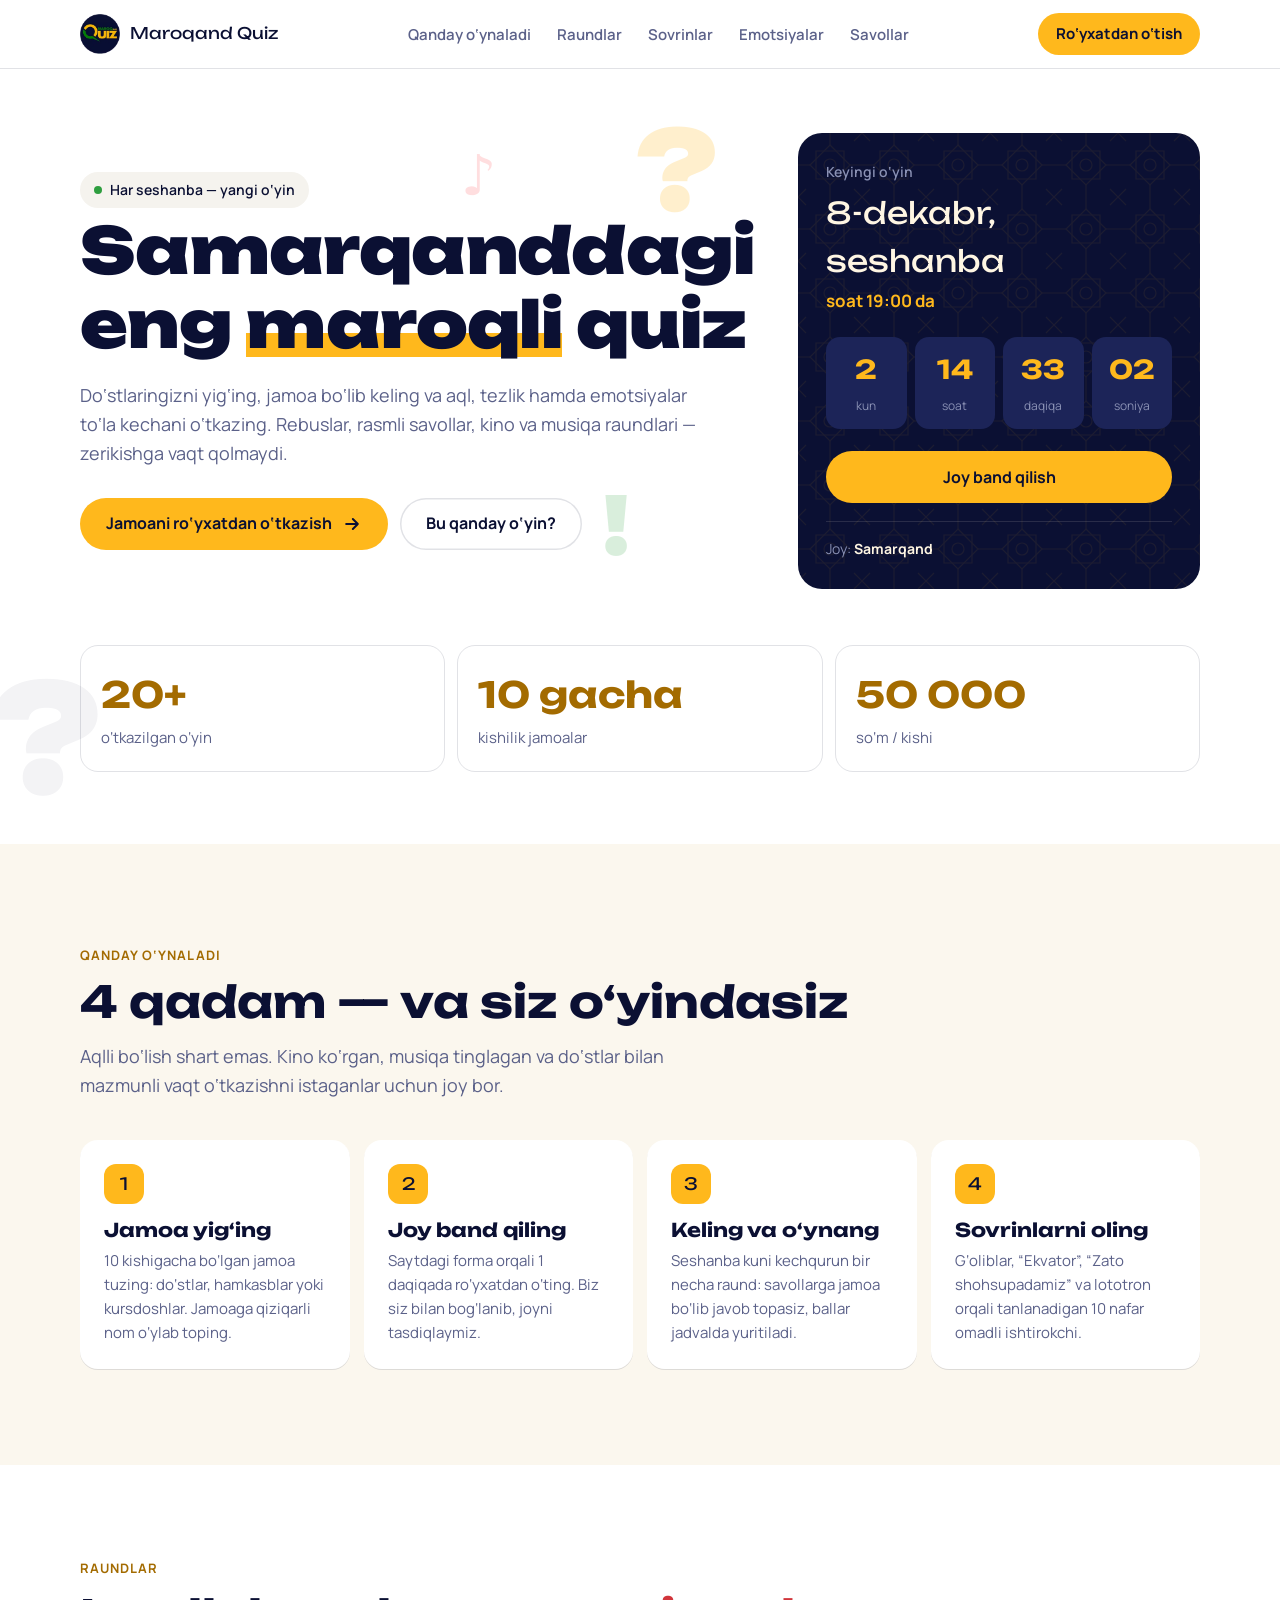
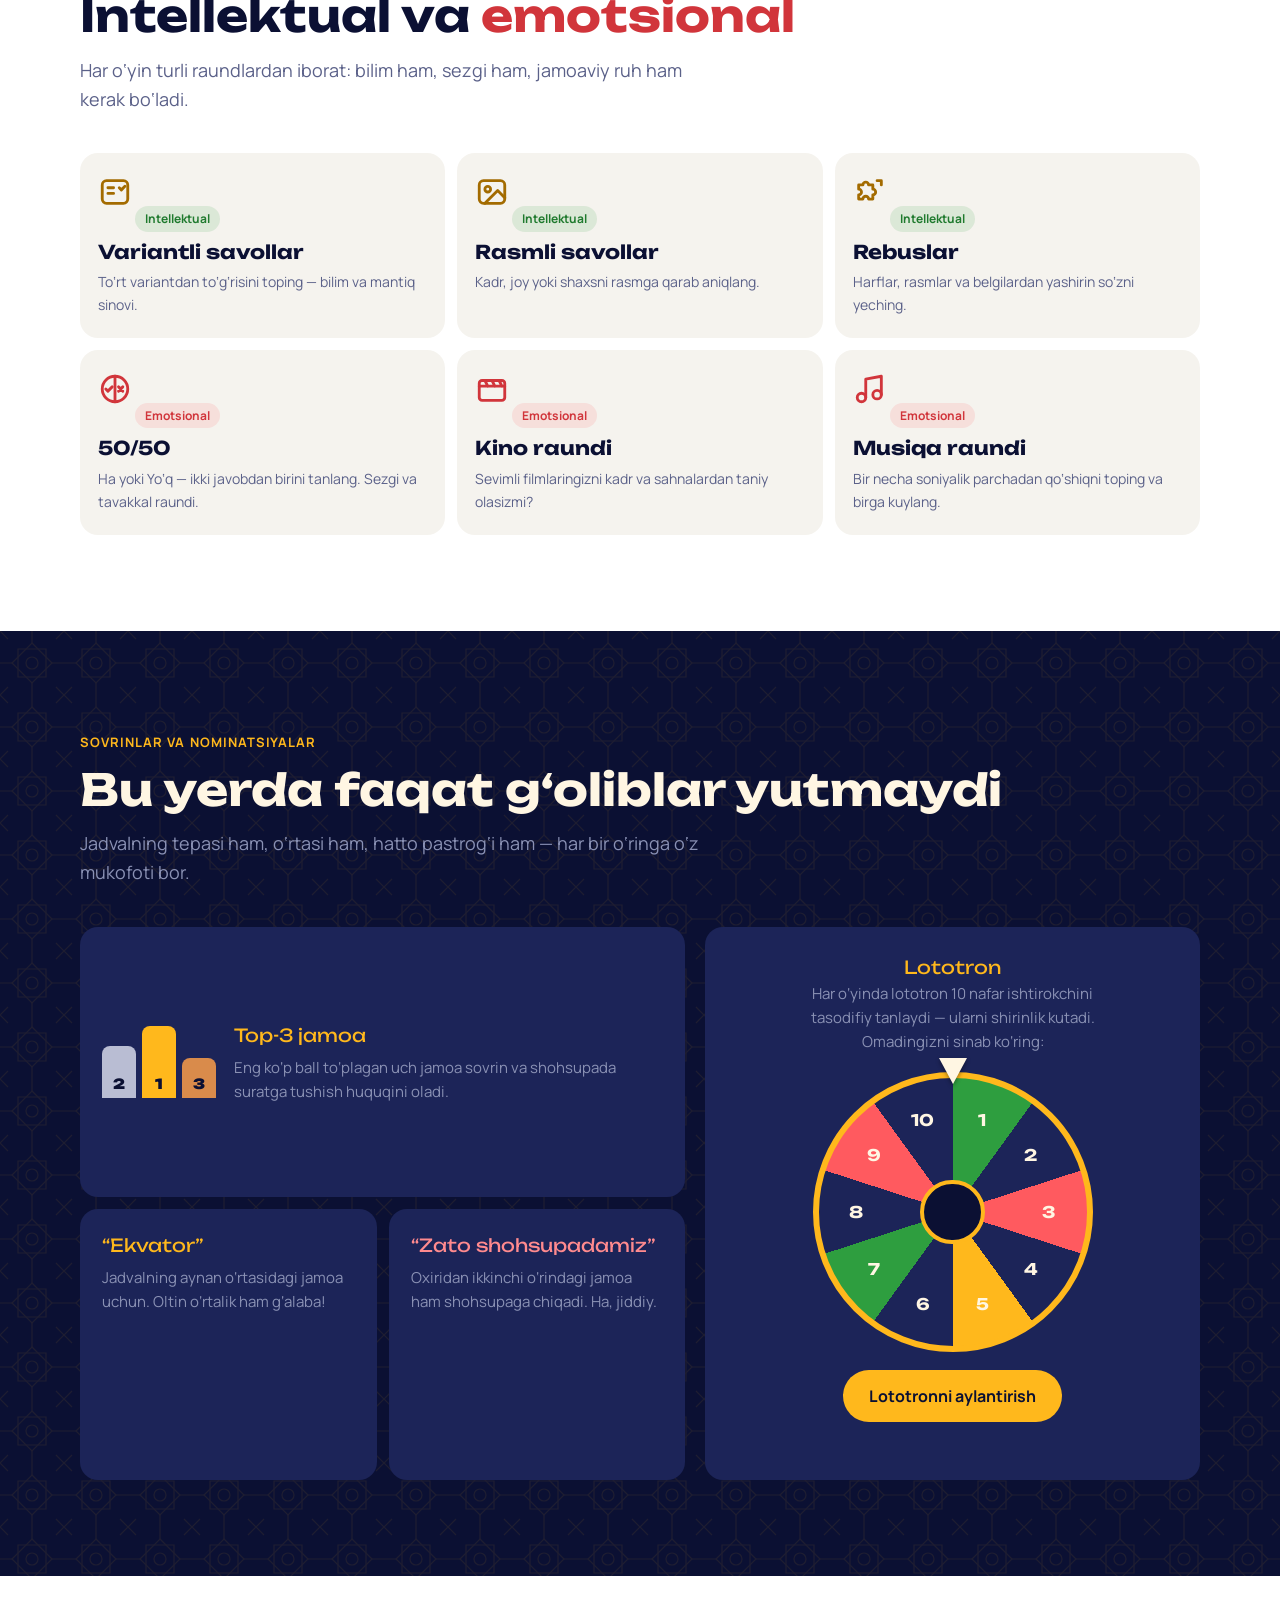
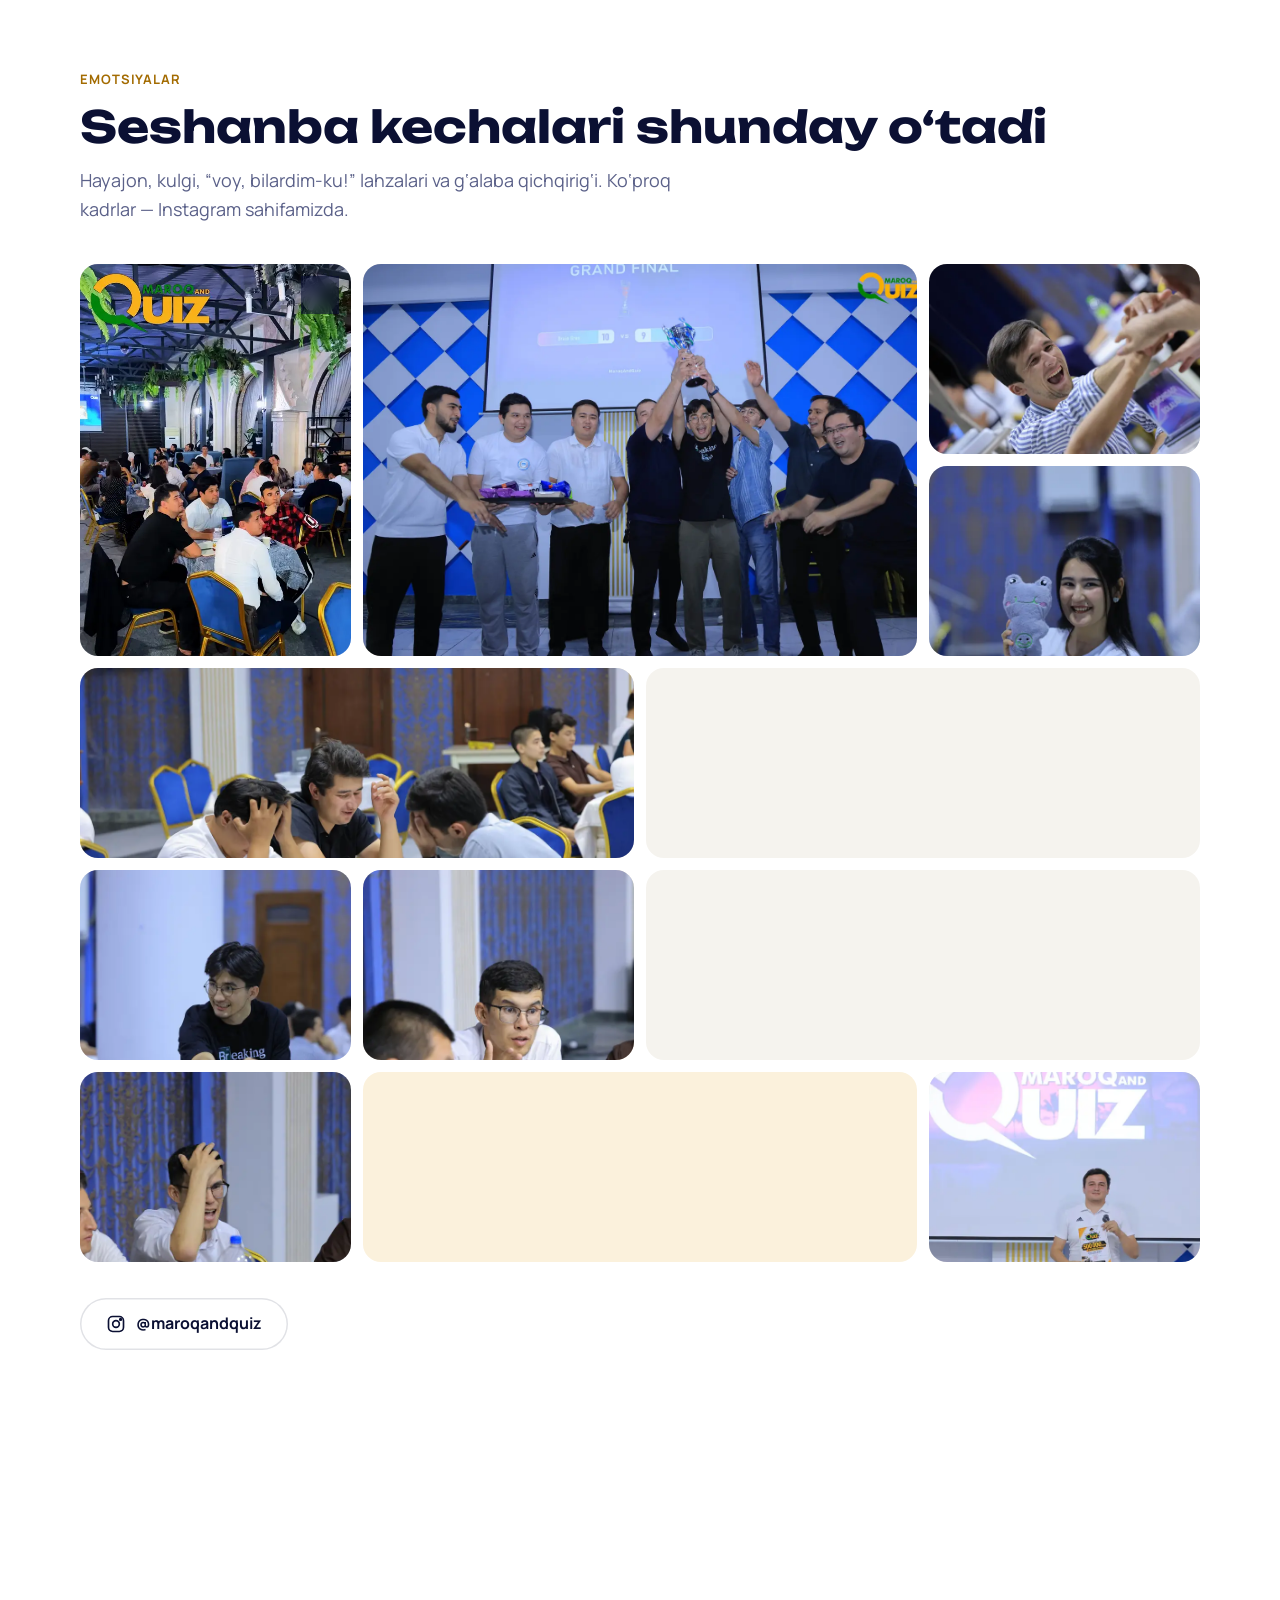
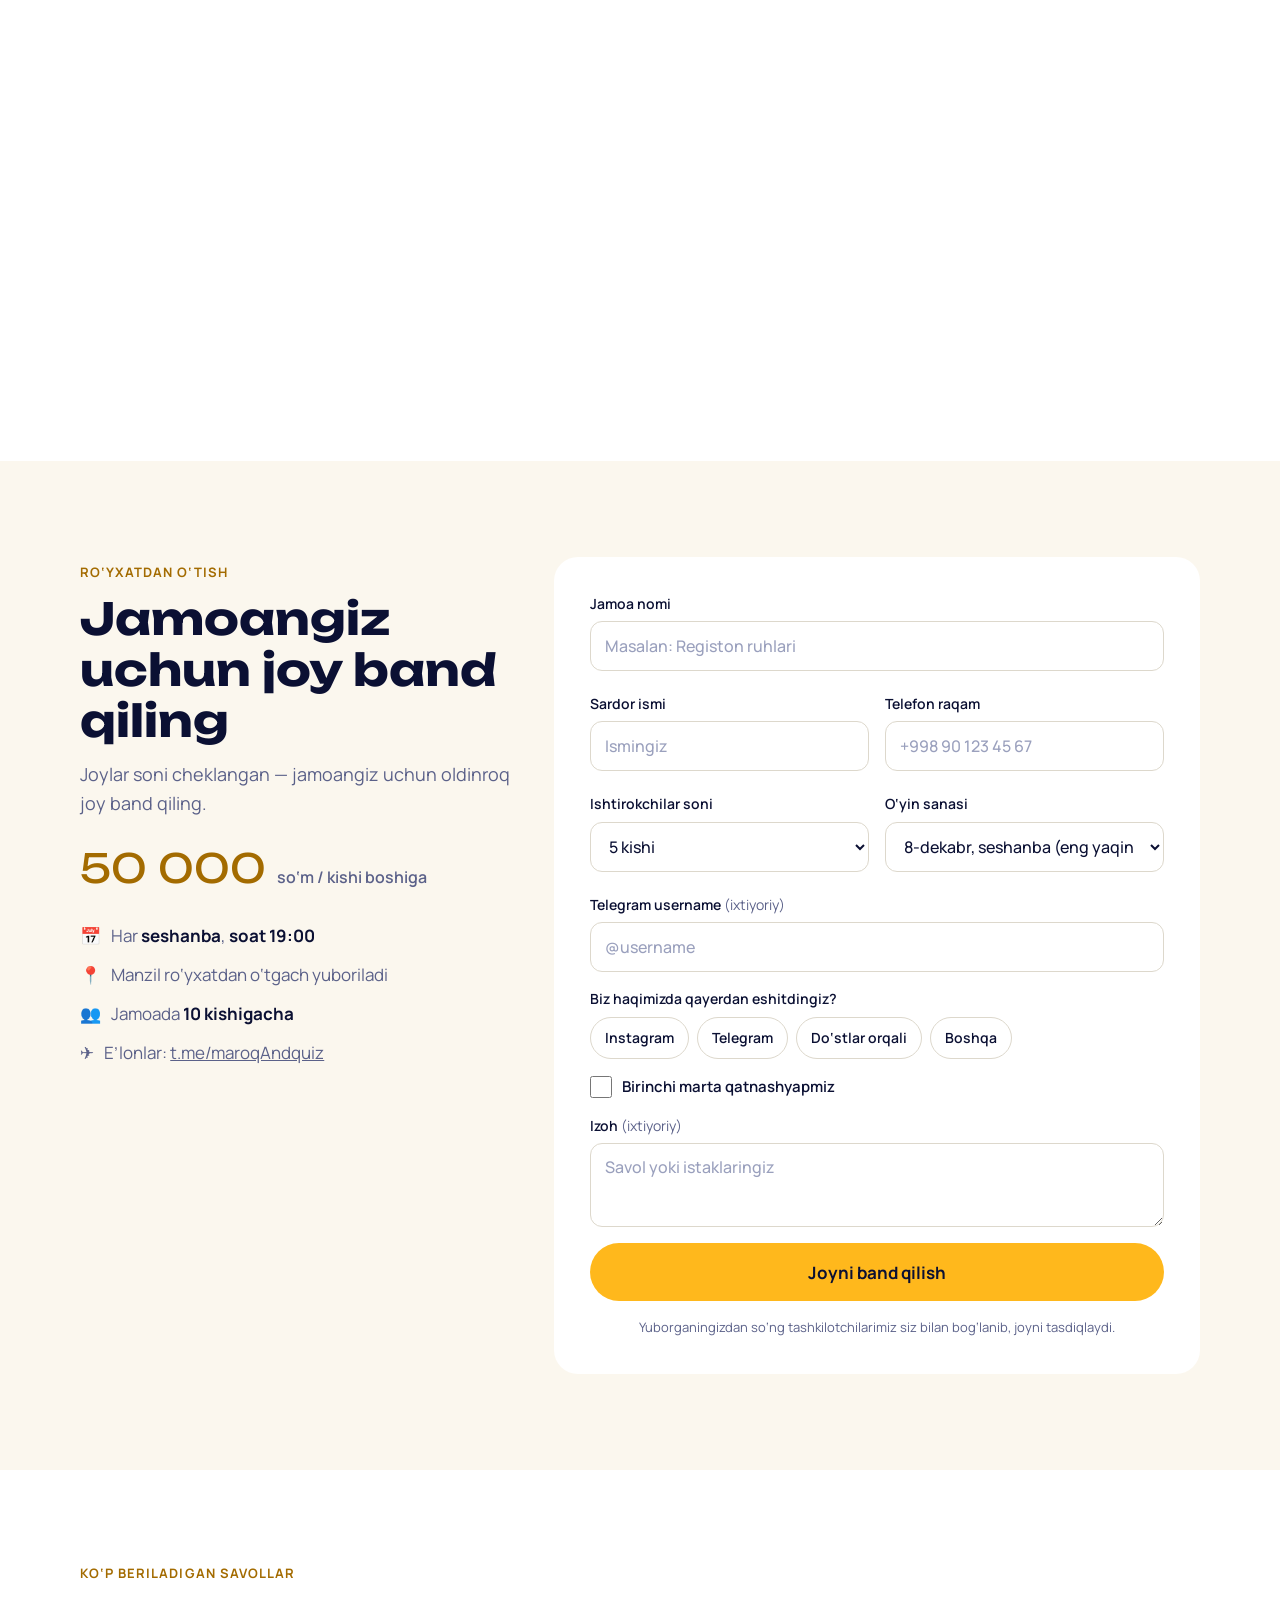
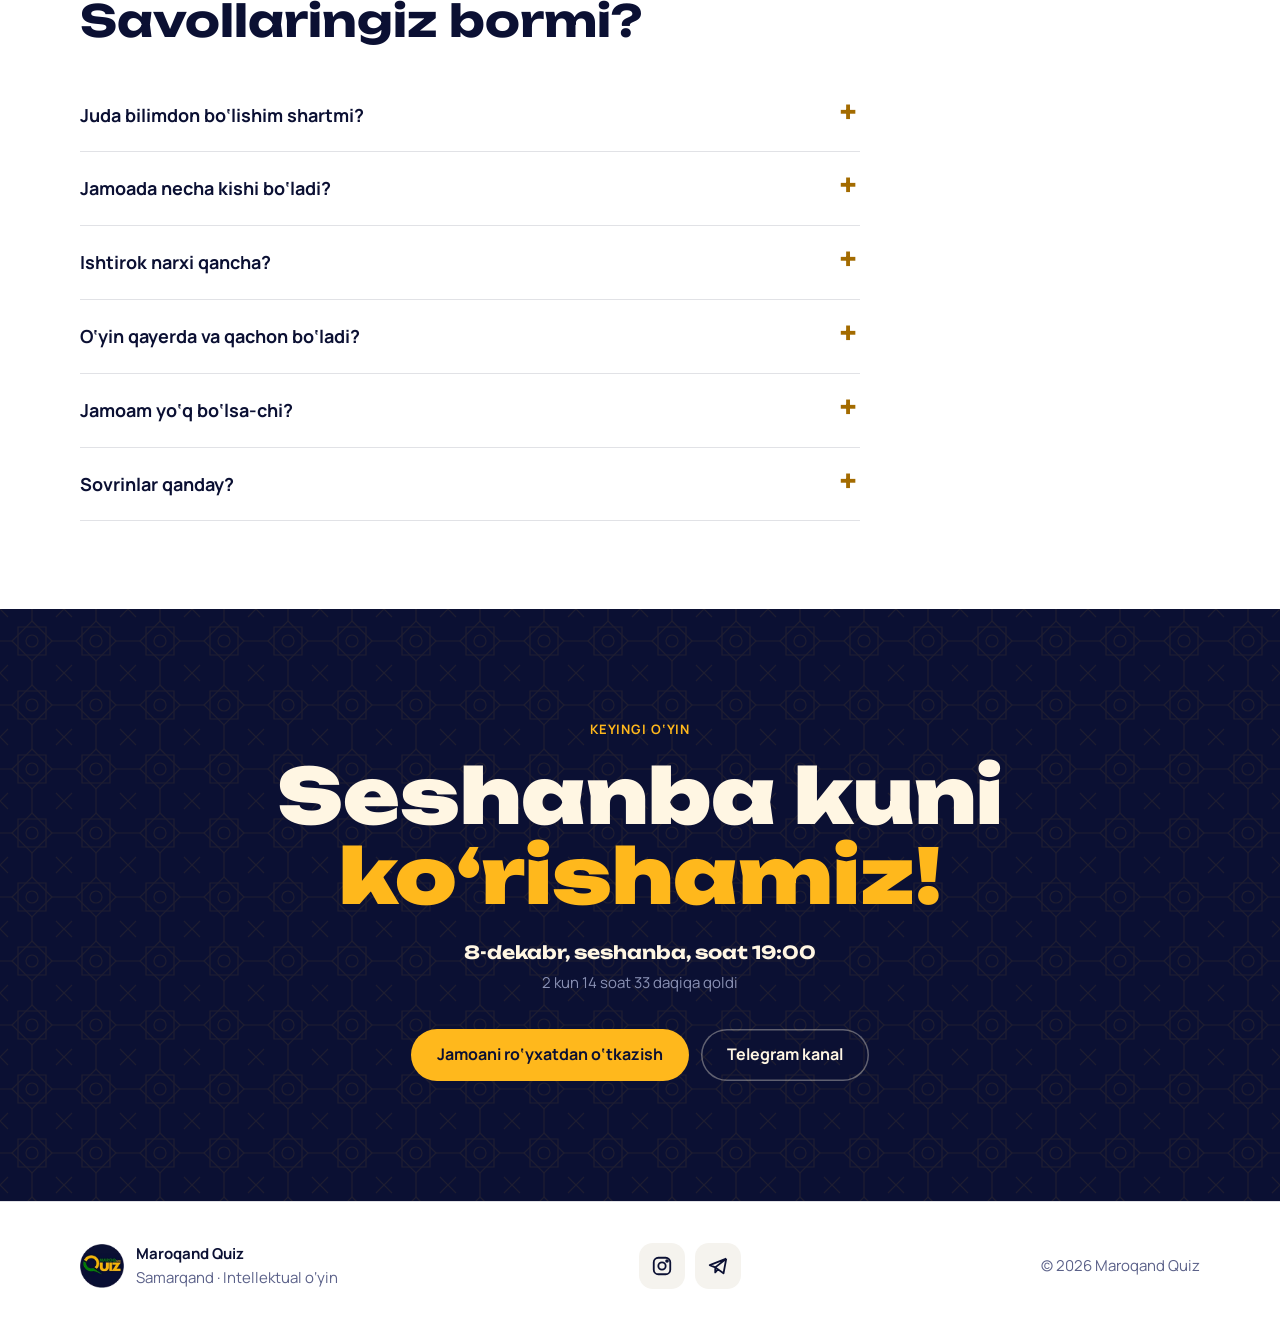
==== commit 15bf44d7: "Matnlar: eng maroqli, Zato shohsupadamiz, lototron, mazmunli vaqt Co-Authored-By: Claude Opus 5.5 <n" ====
--- a/index.html
+++ b/index.html
@@ -6,7 +6,7 @@
 <title>Maroqand Quiz — Samarqanddagi intellektual o‘yin</title>
 <meta name="description" content="Har seshanba Samarqandda jamoaviy quiz: rebuslar, rasmli savollar, kino va musiqa raundlari, sovrinlar. Jamoangiz bilan ro‘yxatdan o‘ting.">
 <meta property="og:title" content="Maroqand Quiz — har seshanba yangi o‘yin">
-<meta property="og:description" content="Jamoangiz bilan keling: rebuslar, kino, musiqa, sovrinlar va baraban.">
+<meta property="og:description" content="Jamoangiz bilan keling: rebuslar, kino, musiqa, sovrinlar va lototron.">
 <meta property="og:image" content="https://maroqandquiz.vercel.app/assets/og.jpg">
 <meta property="og:image:width" content="1200">
 <meta property="og:image:height" content="630">
@@ -17,7 +17,7 @@
 <link rel="preconnect" href="https://fonts.googleapis.com">
 <link rel="preconnect" href="https://fonts.gstatic.com" crossorigin>
 <link href="https://fonts.googleapis.com/css2?family=Manrope:wght@400;600;700&family=Unbounded:wght@700;900&display=swap" rel="stylesheet">
-<link rel="stylesheet" href="/assets/style.css?v=10">
+<link rel="stylesheet" href="/assets/style.css?v=11">
 </head>
 <body>
 
@@ -39,7 +39,7 @@
   <div class="wrap hero-grid">
     <div>
       <span class="pill"><span class="dot"></span>Har seshanba — yangi o‘yin</span>
-      <h1>Samarqanddagi eng <span class="gold">kuchli</span> quiz</h1>
+      <h1>Samarqanddagi eng <span class="gold">maroqli</span> quiz</h1>
       <p class="lead">Do‘stlaringizni yig‘ing, jamoa bo‘lib keling va aql, tezlik hamda emotsiyalar to‘la kechani o‘tkazing. Rebuslar, rasmli savollar, kino va musiqa raundlari — zerikishga vaqt qolmaydi.</p>
       <div class="ctas">
         <a class="btn btn-gold" href="#royxat">Jamoani ro‘yxatdan o‘tkazish
@@ -76,12 +76,12 @@
   <div class="wrap">
     <span class="eyebrow">Qanday o‘ynaladi</span>
     <h2>4 qadam — va siz o‘yindasiz</h2>
-    <p class="lead">Aqlli bo‘lish shart emas. Kino ko‘rgan, musiqa tinglagan va do‘stlari bilan kulishni yaxshi ko‘radigan har kim uchun joy bor.</p>
+    <p class="lead">Aqlli bo‘lish shart emas. Kino ko‘rgan, musiqa tinglagan va do‘stlar bilan mazmunli vaqt o‘tkazishni istaganlar uchun joy bor.</p>
     <div class="steps">
       <div class="step reveal"><h3>Jamoa yig‘ing</h3><p>10 kishigacha bo‘lgan jamoa tuzing: do‘stlar, hamkasblar yoki kursdoshlar. Jamoaga qiziqarli nom o‘ylab toping.</p></div>
       <div class="step reveal"><h3>Joy band qiling</h3><p>Saytdagi forma orqali 1 daqiqada ro‘yxatdan o‘ting. Biz siz bilan bog‘lanib, joyni tasdiqlaymiz.</p></div>
       <div class="step reveal"><h3>Keling va o‘ynang</h3><p>Seshanba kuni kechqurun bir necha raund: savollarga jamoa bo‘lib javob topasiz, ballar jadvalda yuritiladi.</p></div>
-      <div class="step reveal"><h3>Sovrinlarni oling</h3><p>G‘oliblar, “Ekvator”, “Zato shohsupadami” va baraban orqali tanlanadigan 10 nafar omadli ishtirokchi.</p></div>
+      <div class="step reveal"><h3>Sovrinlarni oling</h3><p>G‘oliblar, “Ekvator”, “Zato shohsupadamiz” va lototron orqali tanlanadigan 10 nafar omadli ishtirokchi.</p></div>
     </div>
   </div>
 </section>
@@ -129,16 +129,16 @@
           <div><div class="nm">Top-3 jamoa</div><p>Eng ko‘p ball to‘plagan uch jamoa sovrin va shohsupada suratga tushish huquqini oladi.</p></div>
         </div>
         <div class="prize reveal"><div class="nm">“Ekvator”</div><p>Jadvalning aynan o‘rtasidagi jamoa uchun. Oltin o‘rtalik ham g‘alaba!</p></div>
-        <div class="prize fun reveal"><div class="nm">“Zato shohsupadami”</div><p>Oxiridan ikkinchi o‘rindagi jamoa ham shohsupaga chiqadi. Ha, jiddiy.</p></div>
+        <div class="prize fun reveal"><div class="nm">“Zato shohsupadamiz”</div><p>Oxiridan ikkinchi o‘rindagi jamoa ham shohsupaga chiqadi. Ha, jiddiy.</p></div>
       </div>
       <div class="wheel-card reveal">
-        <div class="nm">Omad barabani</div>
-        <p class="wheel-txt">Har o‘yinda baraban 10 nafar ishtirokchini tasodifiy tanlaydi — ularni shirinlik kutadi. Omadingizni sinab ko‘ring:</p>
+        <div class="nm">Lototron</div>
+        <p class="wheel-txt">Har o‘yinda lototron 10 nafar ishtirokchini tasodifiy tanlaydi — ularni shirinlik kutadi. Omadingizni sinab ko‘ring:</p>
         <div class="wheel-box">
           <div class="pin" aria-hidden="true"></div>
           <div class="wheel" id="wheel" aria-hidden="true"></div>
         </div>
-        <button class="btn btn-gold" id="spin">Barabanni aylantirish</button>
+        <button class="btn btn-gold" id="spin">Lototronni aylantirish</button>
         <div class="wheel-res" id="wheelRes" aria-live="polite"></div>
       </div>
     </div>
@@ -250,7 +250,7 @@
       <details><summary>Ishtirok narxi qancha?</summary><p id="faqPrice">Kishi boshiga 50 000 so‘m.</p></details>
       <details><summary>O‘yin qayerda va qachon bo‘ladi?</summary><p id="faqWhere"></p></details>
       <details><summary>Jamoam yo‘q bo‘lsa-chi?</summary><p>Telegram yoki Instagram Direct orqali bizga yozing — vaziyatingizga qarab variantini birga topamiz.</p></details>
-      <details><summary>Sovrinlar qanday?</summary><p>Top-3 jamoa, jadval o‘rtasidagi “Ekvator” va oxiridan ikkinchi o‘rindagi “Zato shohsupadami” jamoalari taqdirlanadi. Bundan tashqari baraban orqali 10 nafar ishtirokchi tasodifiy tanlanib, shirinlik bilan mukofotlanadi.</p></details>
+      <details><summary>Sovrinlar qanday?</summary><p>Top-3 jamoa, jadval o‘rtasidagi “Ekvator” va oxiridan ikkinchi o‘rindagi “Zato shohsupadamiz” jamoalari taqdirlanadi. Bundan tashqari lototron orqali 10 nafar ishtirokchi tasodifiy tanlanib, shirinlik bilan mukofotlanadi.</p></details>
     </div>
   </div>
 </section>
@@ -282,6 +282,6 @@
 
 <div class="lb" id="lb" hidden role="dialog" aria-modal="true" aria-label="Rasmni kattalashtirib ko‘rish"><button class="lb-x" id="lbX" aria-label="Yopish">&times;</button><img id="lbImg" alt=""><p id="lbCap"></p></div>
 
-<script src="/assets/app.js?v=10"></script>
+<script src="/assets/app.js?v=11"></script>
 </body>
 </html>
--- a/assets/style.css
+++ b/assets/style.css
@@ -332,3 +332,5 @@
 .next::before{opacity:.07}
 @media(max-width:860px){.band-navy::before{opacity:.1}.next::before{opacity:.09}}
 @media(max-width:700px){.stats{grid-template-columns:1fr;gap:8px}.stat{display:flex;align-items:baseline;gap:12px;padding:14px 18px}.stat b{font-size:24px;white-space:nowrap}.stat span{font-size:15px}}
+@media(max-width:1100px){.hero .hero-grid{grid-template-columns:minmax(0,1fr)}}
+@media(max-width:600px){.hero h1{font-size:min(36px,8.4vw)}}
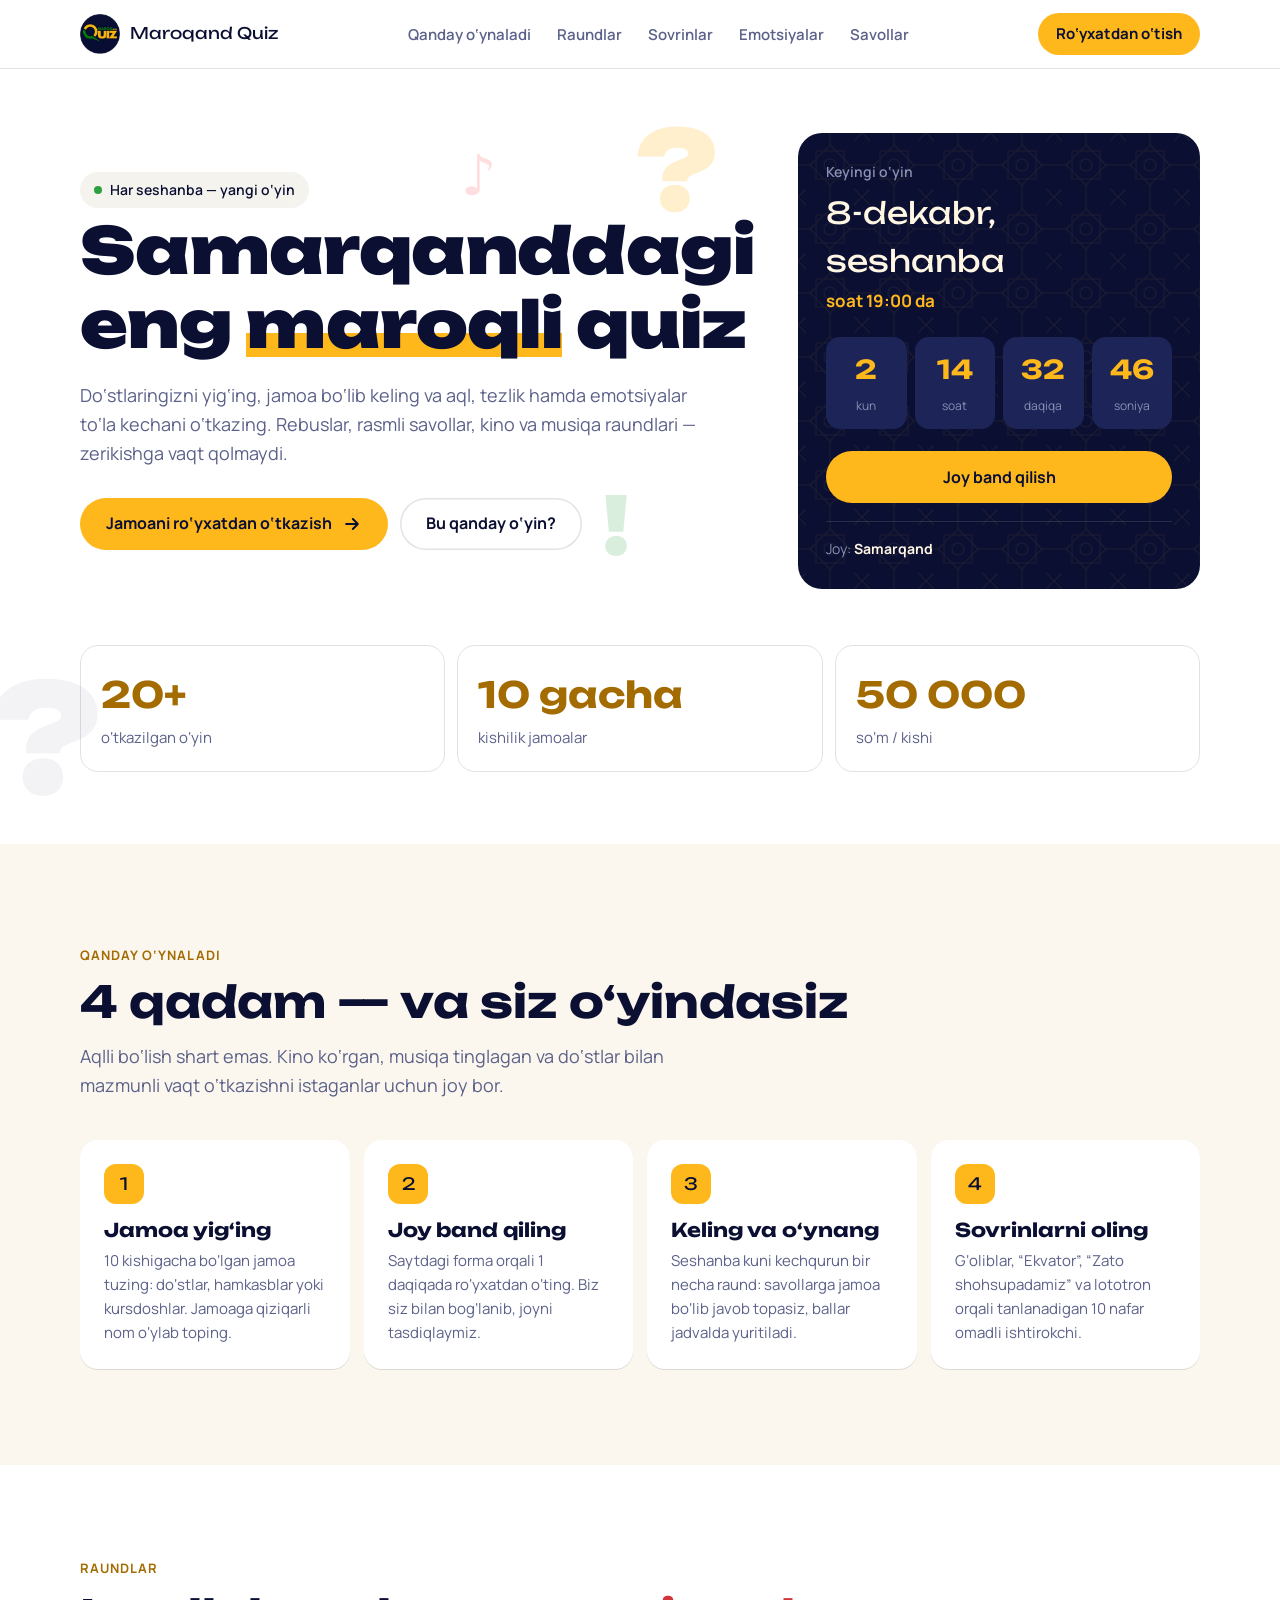
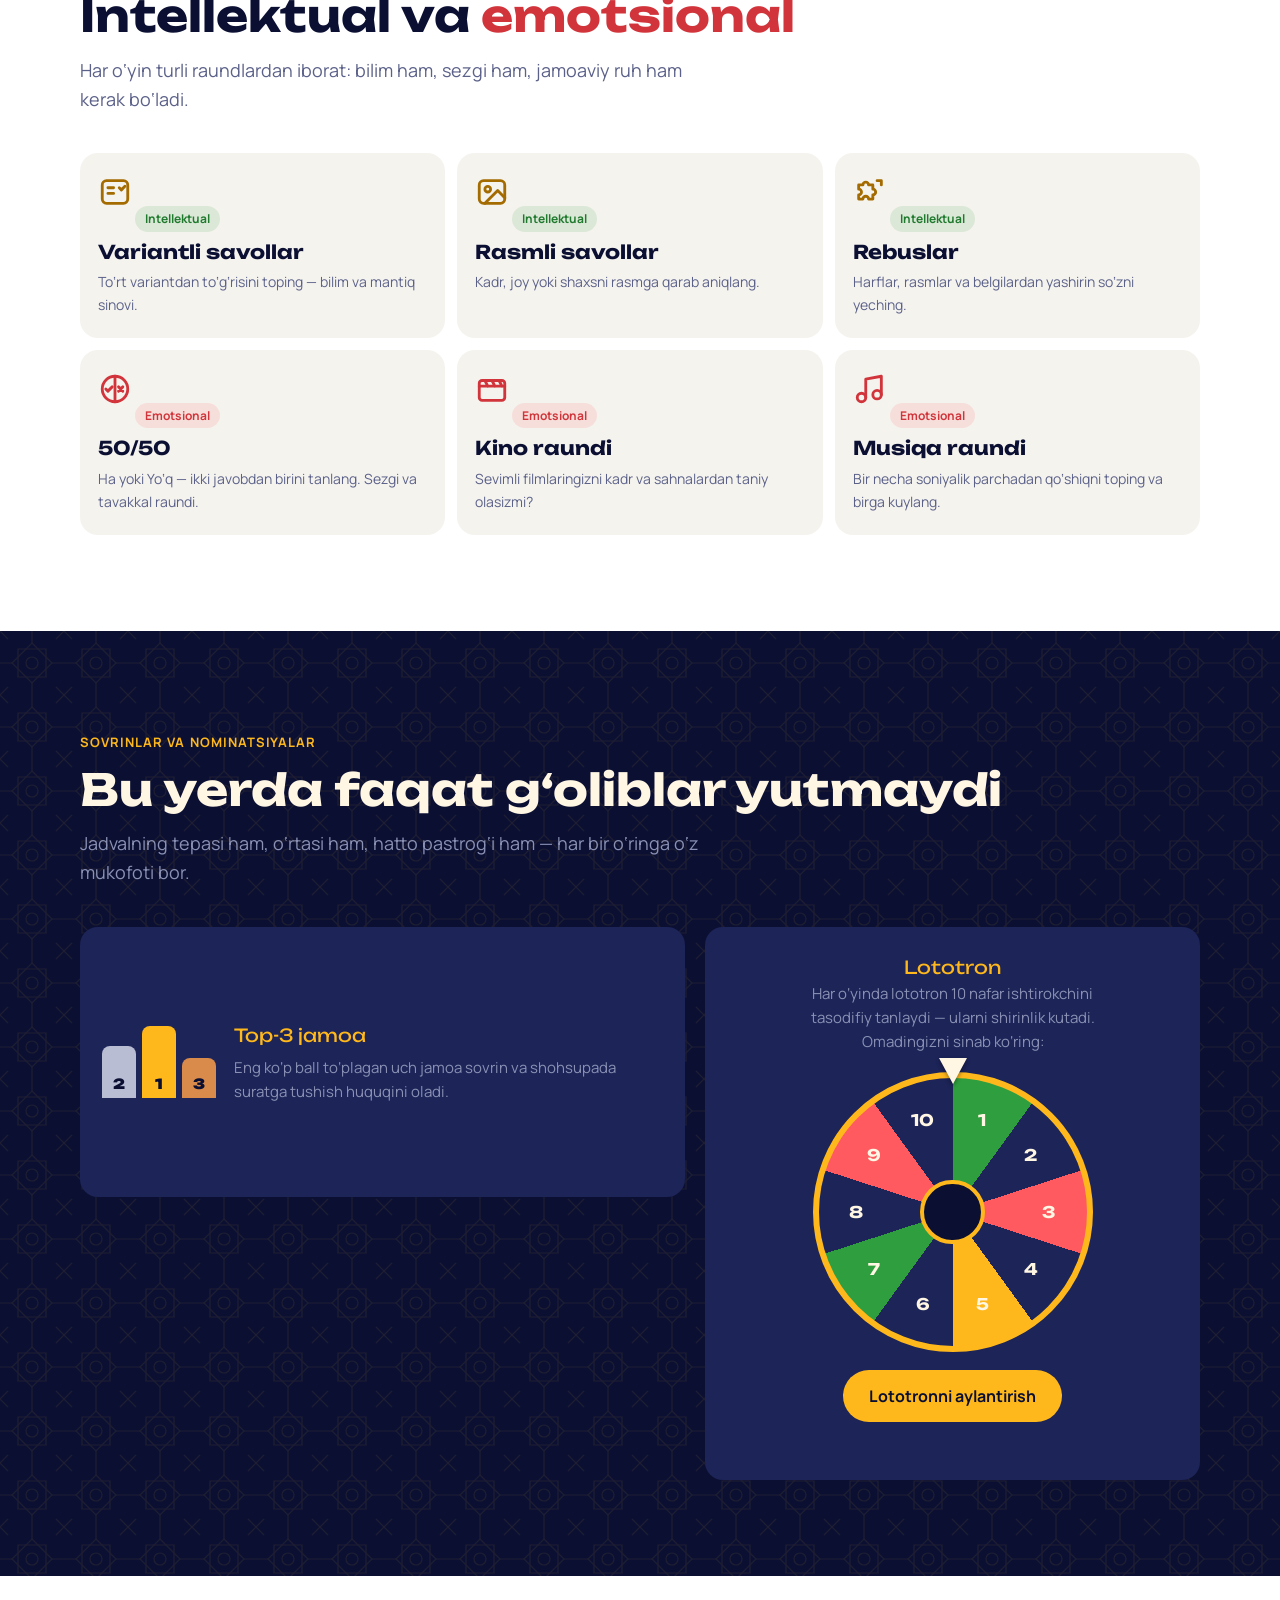
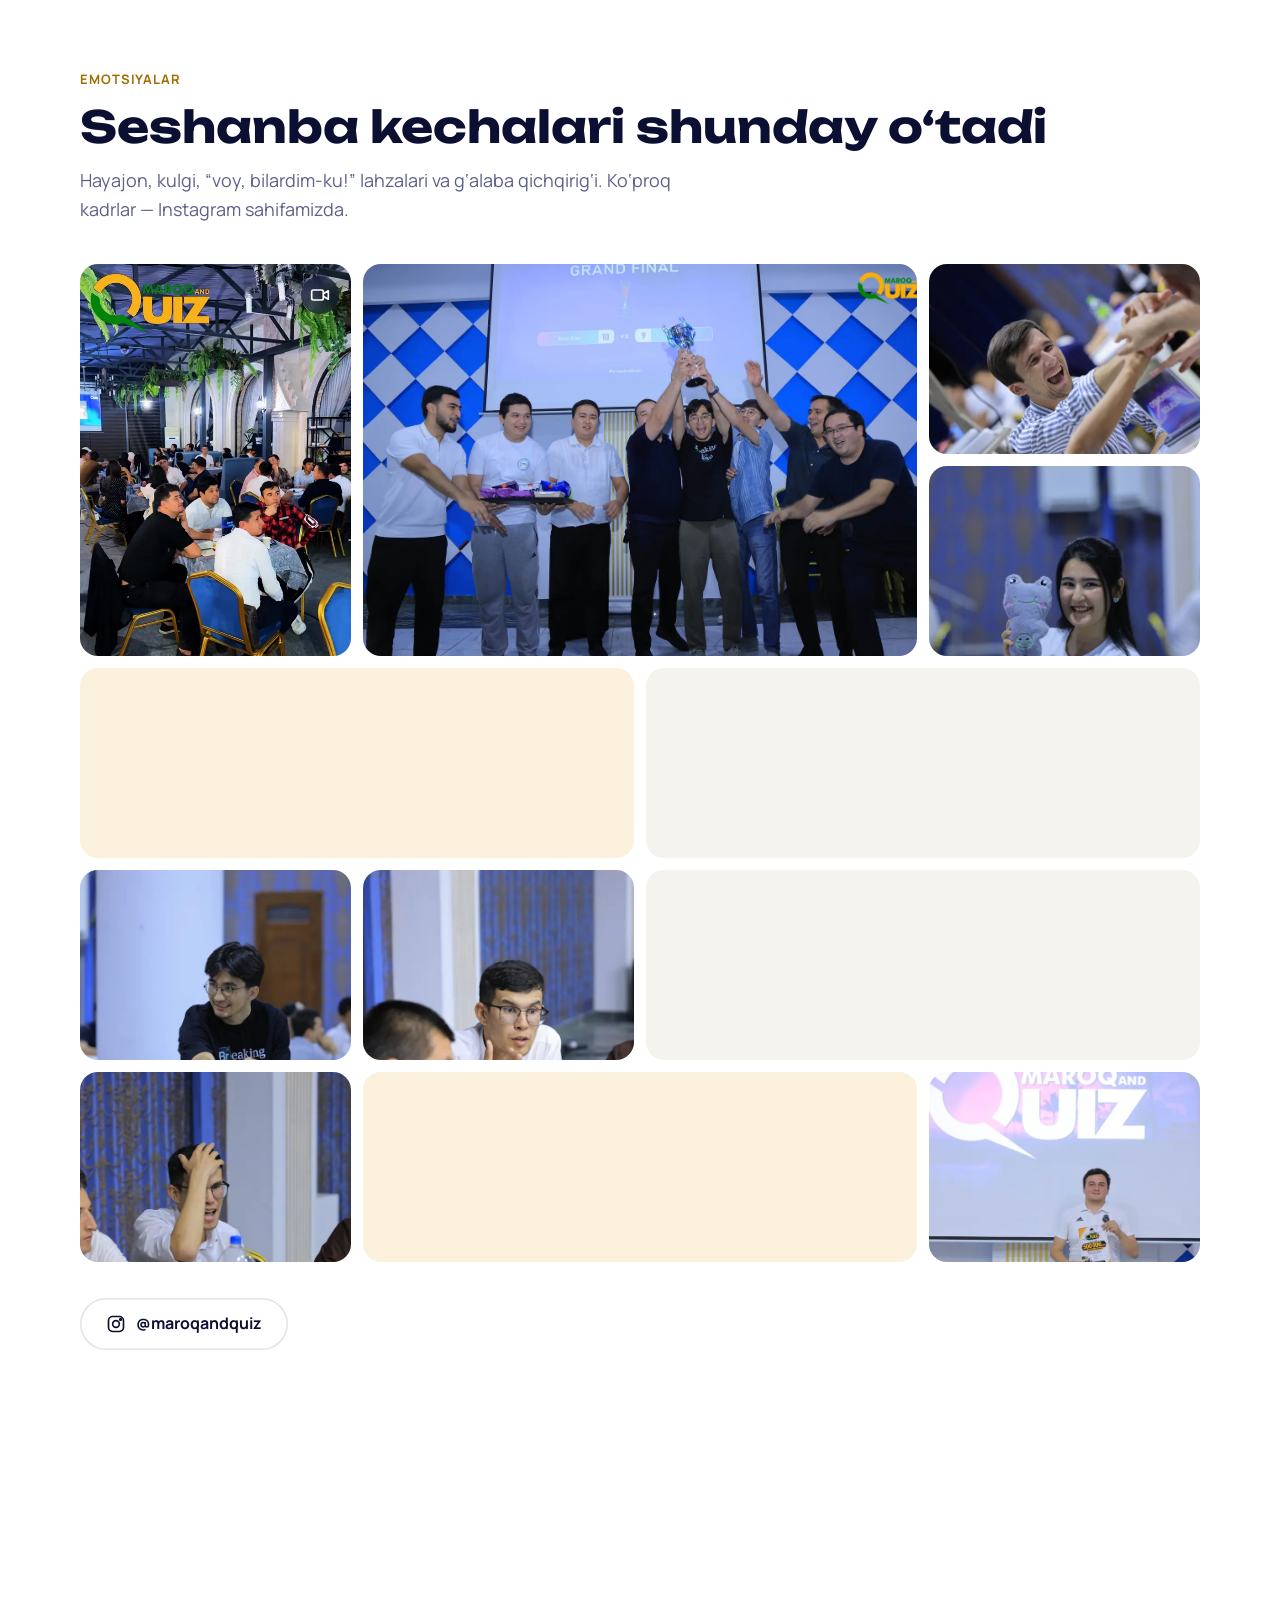
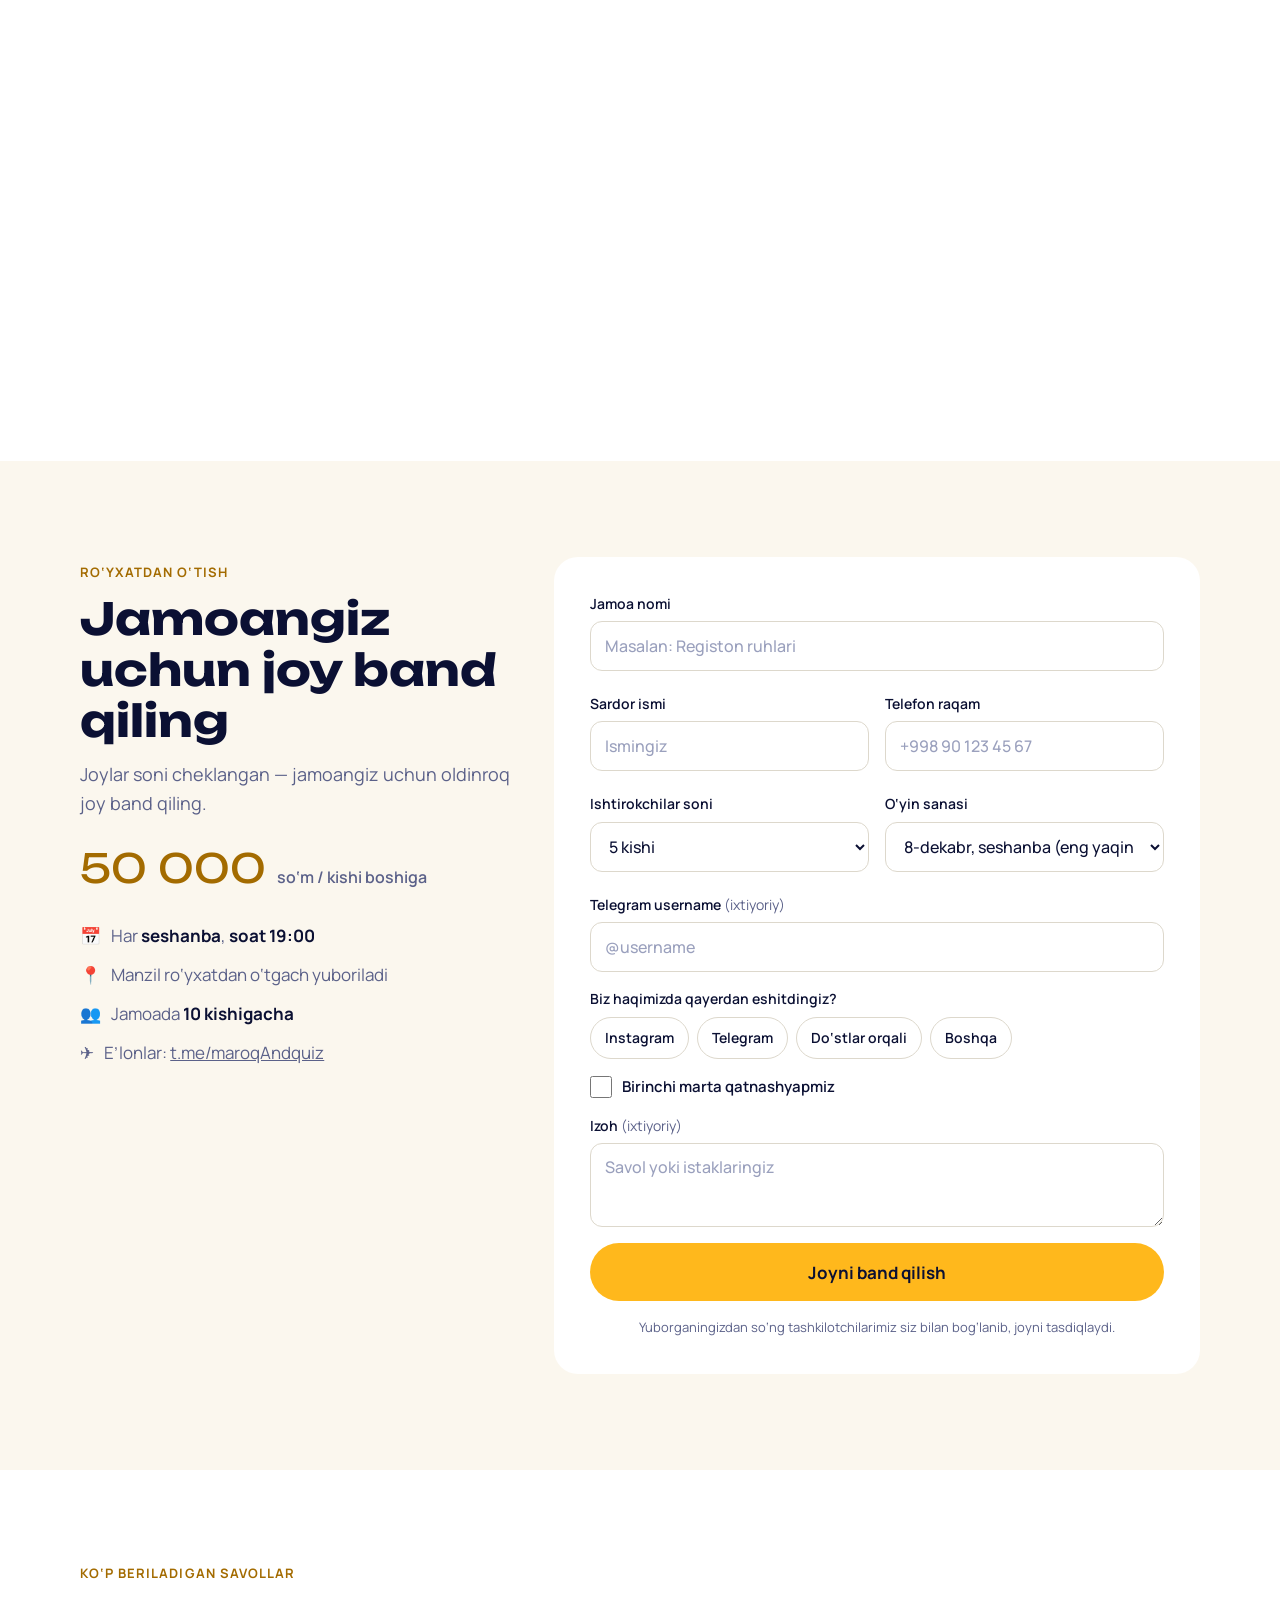
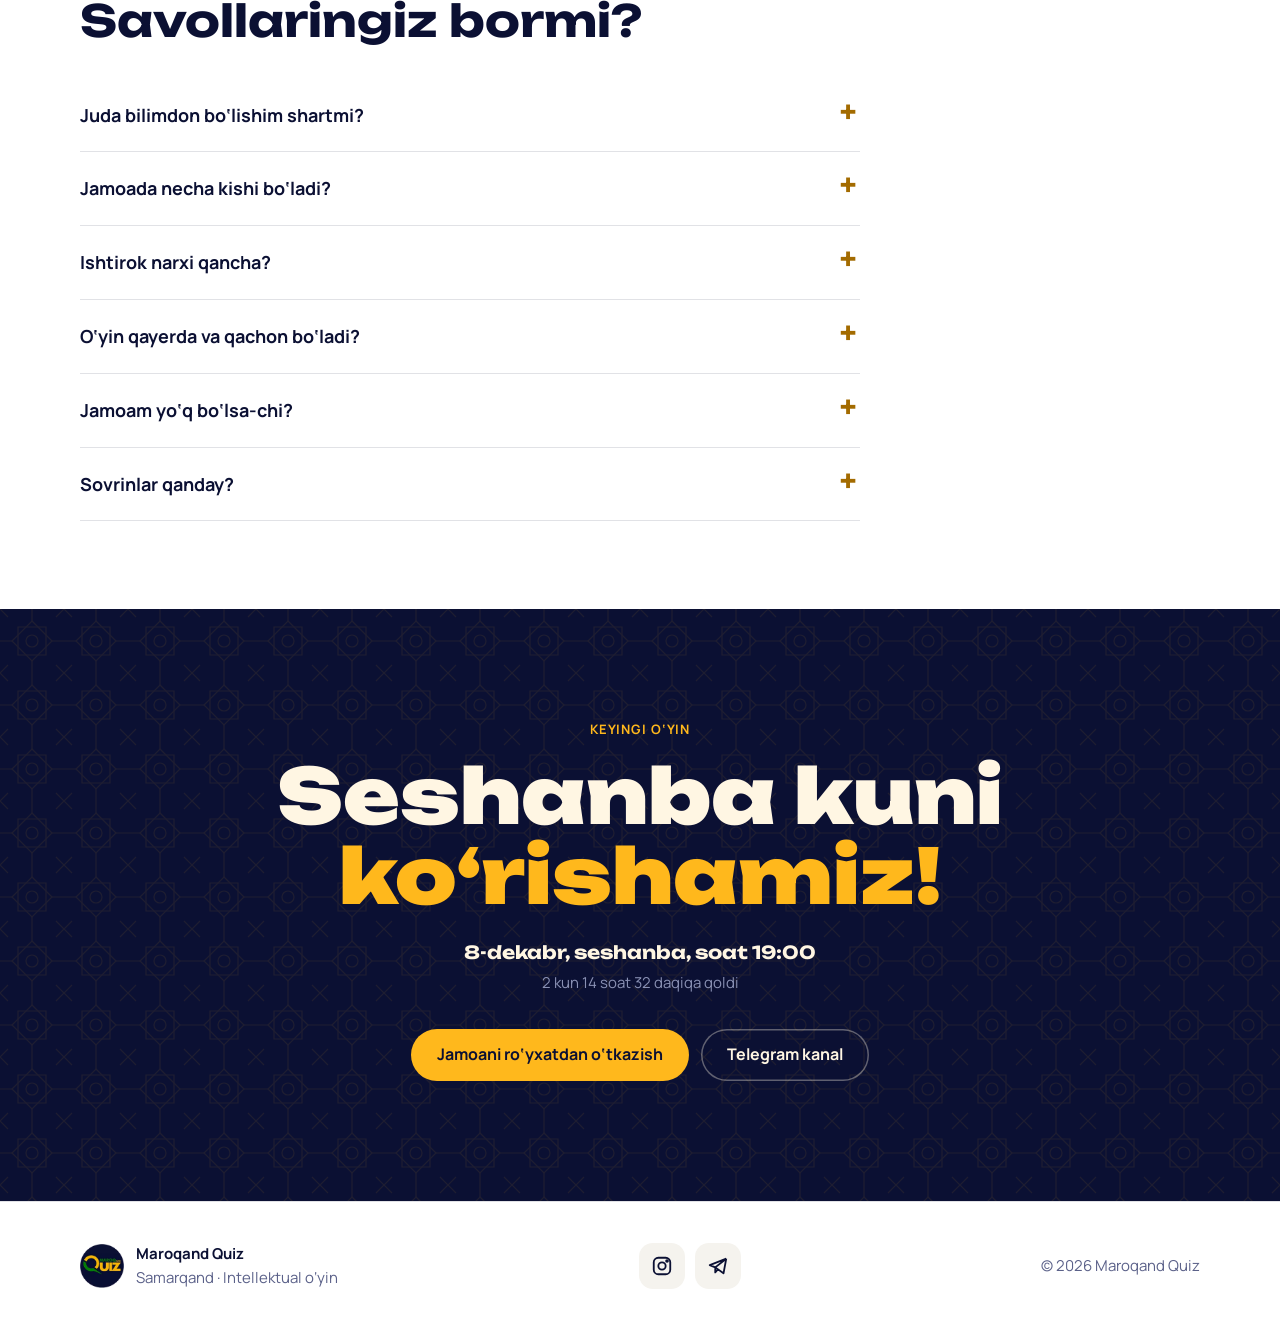
==== commit dc0216cb: "O'yin paytida yakuniy blokda ham 'davom etmoqda' yozuvi Co-Authored-By: Claude Opus 5.5 <noreply@ant" ====
--- a/index.html
+++ b/index.html
@@ -282,6 +282,6 @@
 
 <div class="lb" id="lb" hidden role="dialog" aria-modal="true" aria-label="Rasmni kattalashtirib ko‘rish"><button class="lb-x" id="lbX" aria-label="Yopish">&times;</button><img id="lbImg" alt=""><p id="lbCap"></p></div>
 
-<script src="/assets/app.js?v=11"></script>
+<script src="/assets/app.js?v=12"></script>
 </body>
 </html>
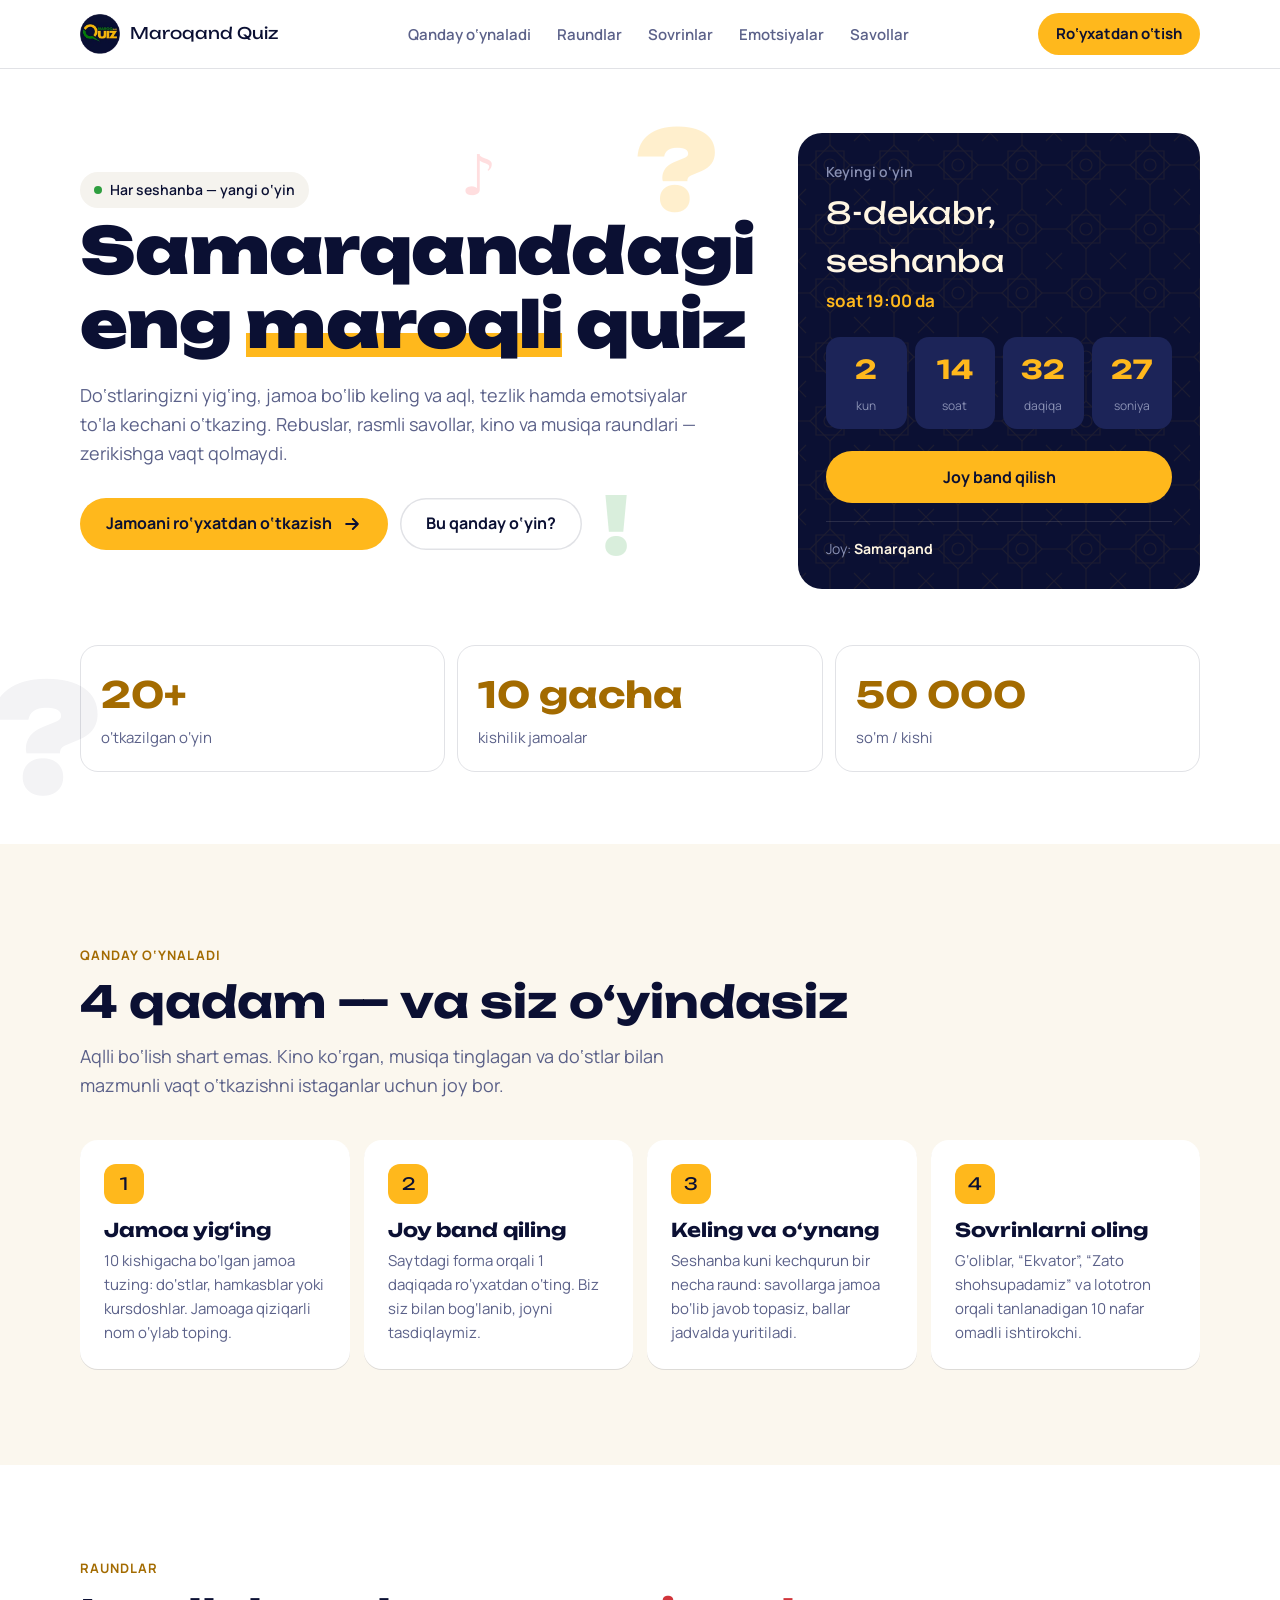
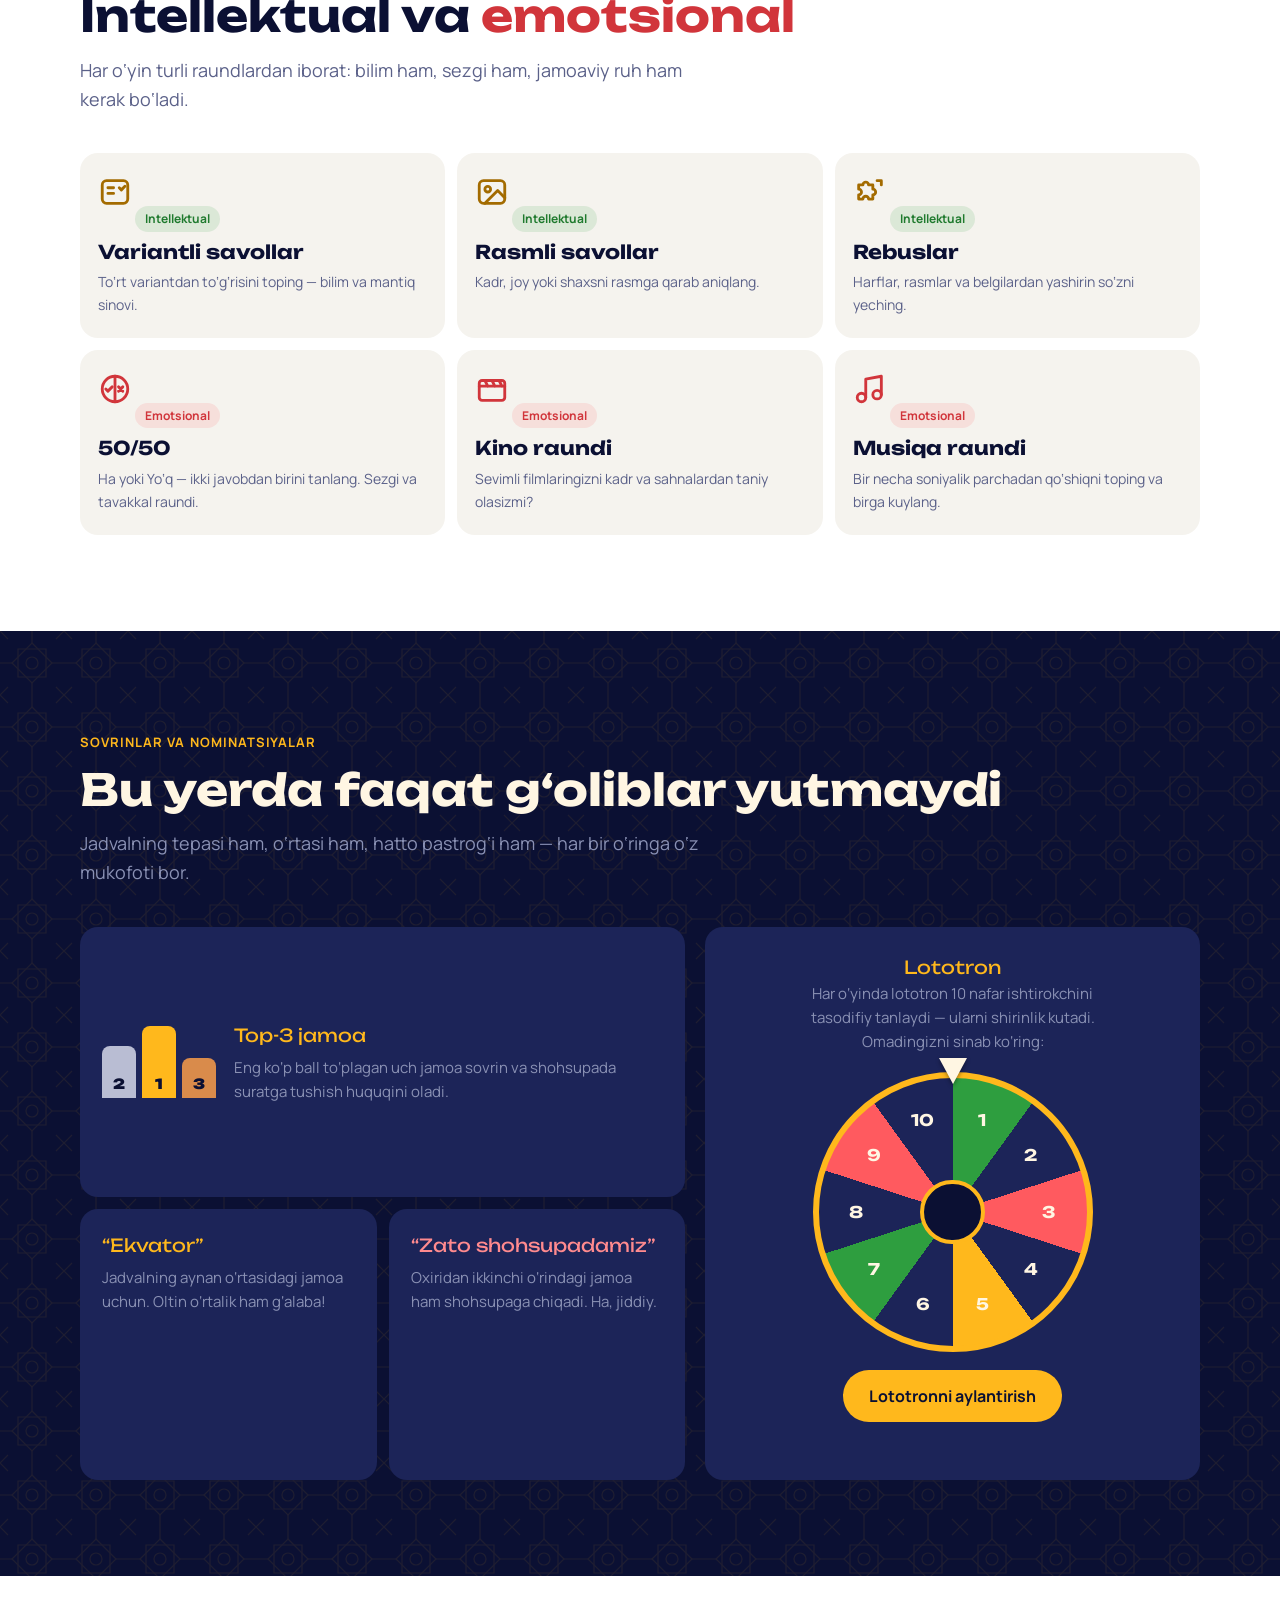
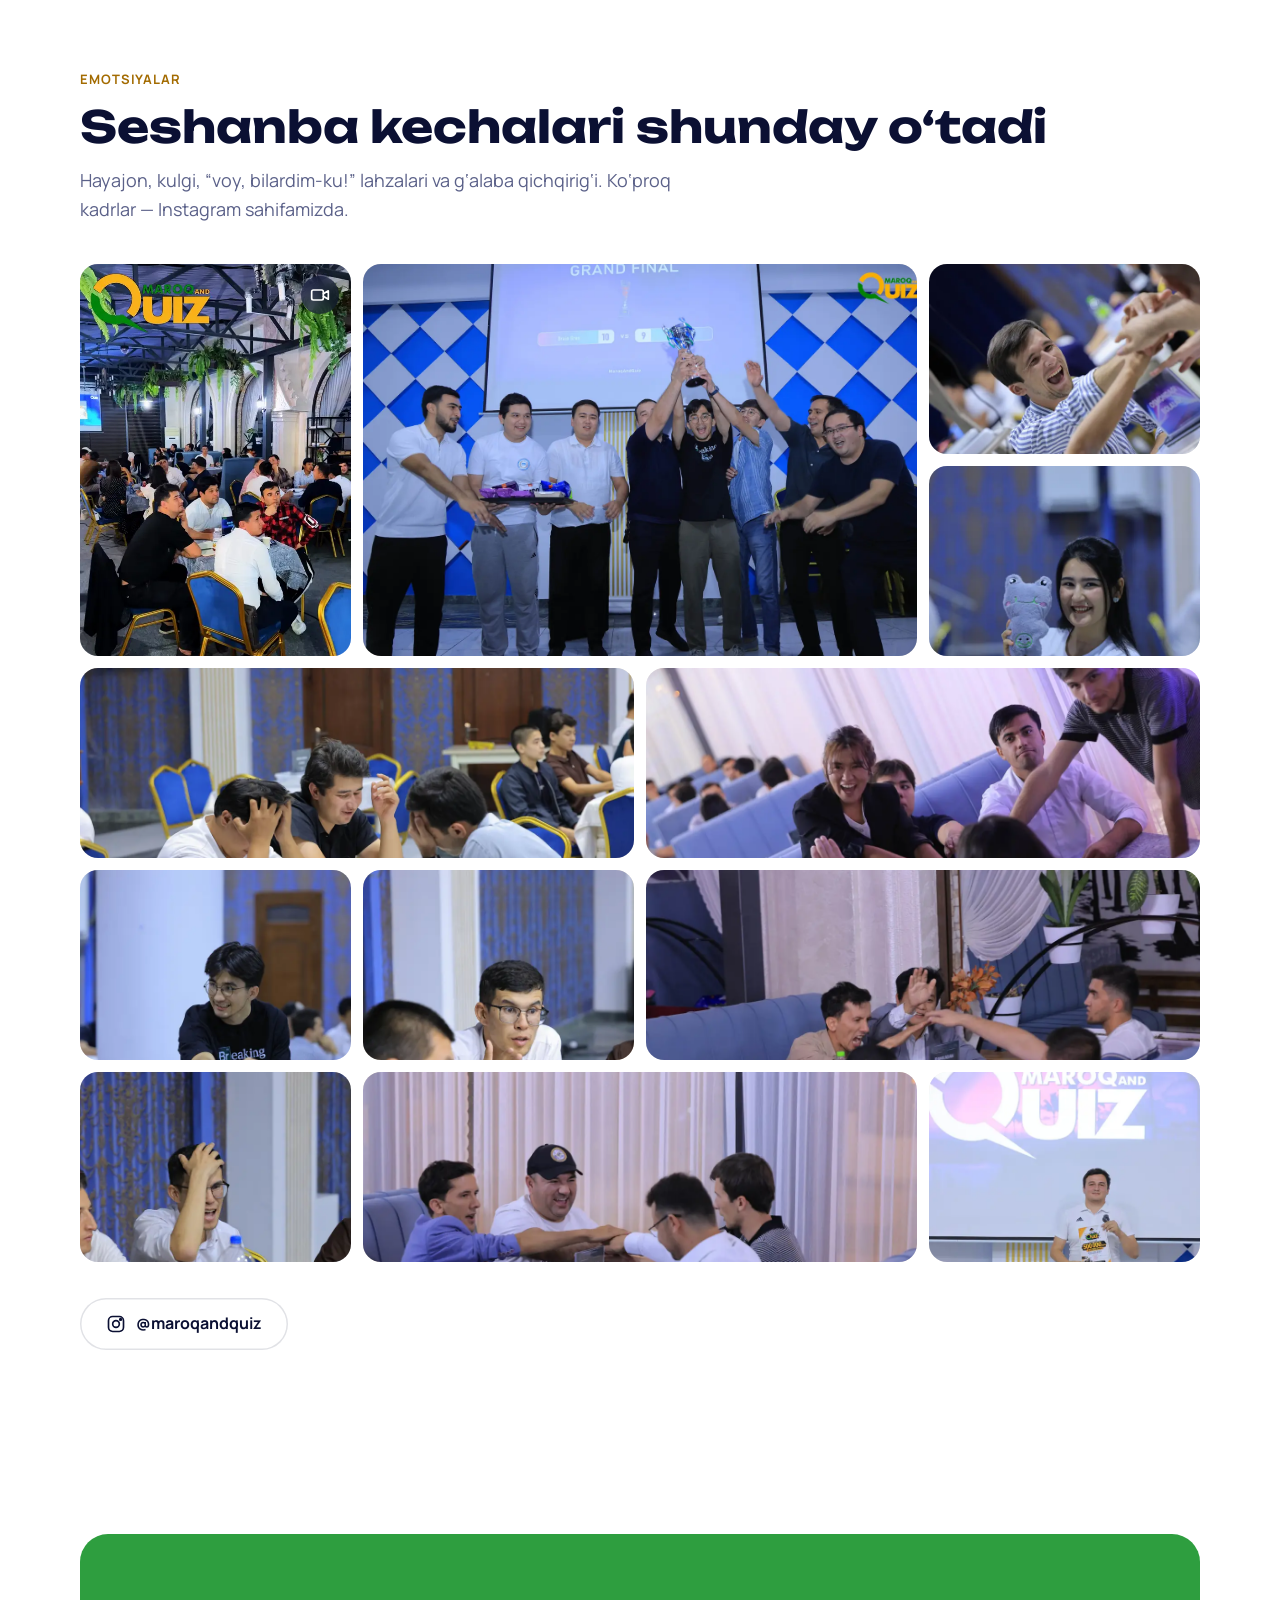
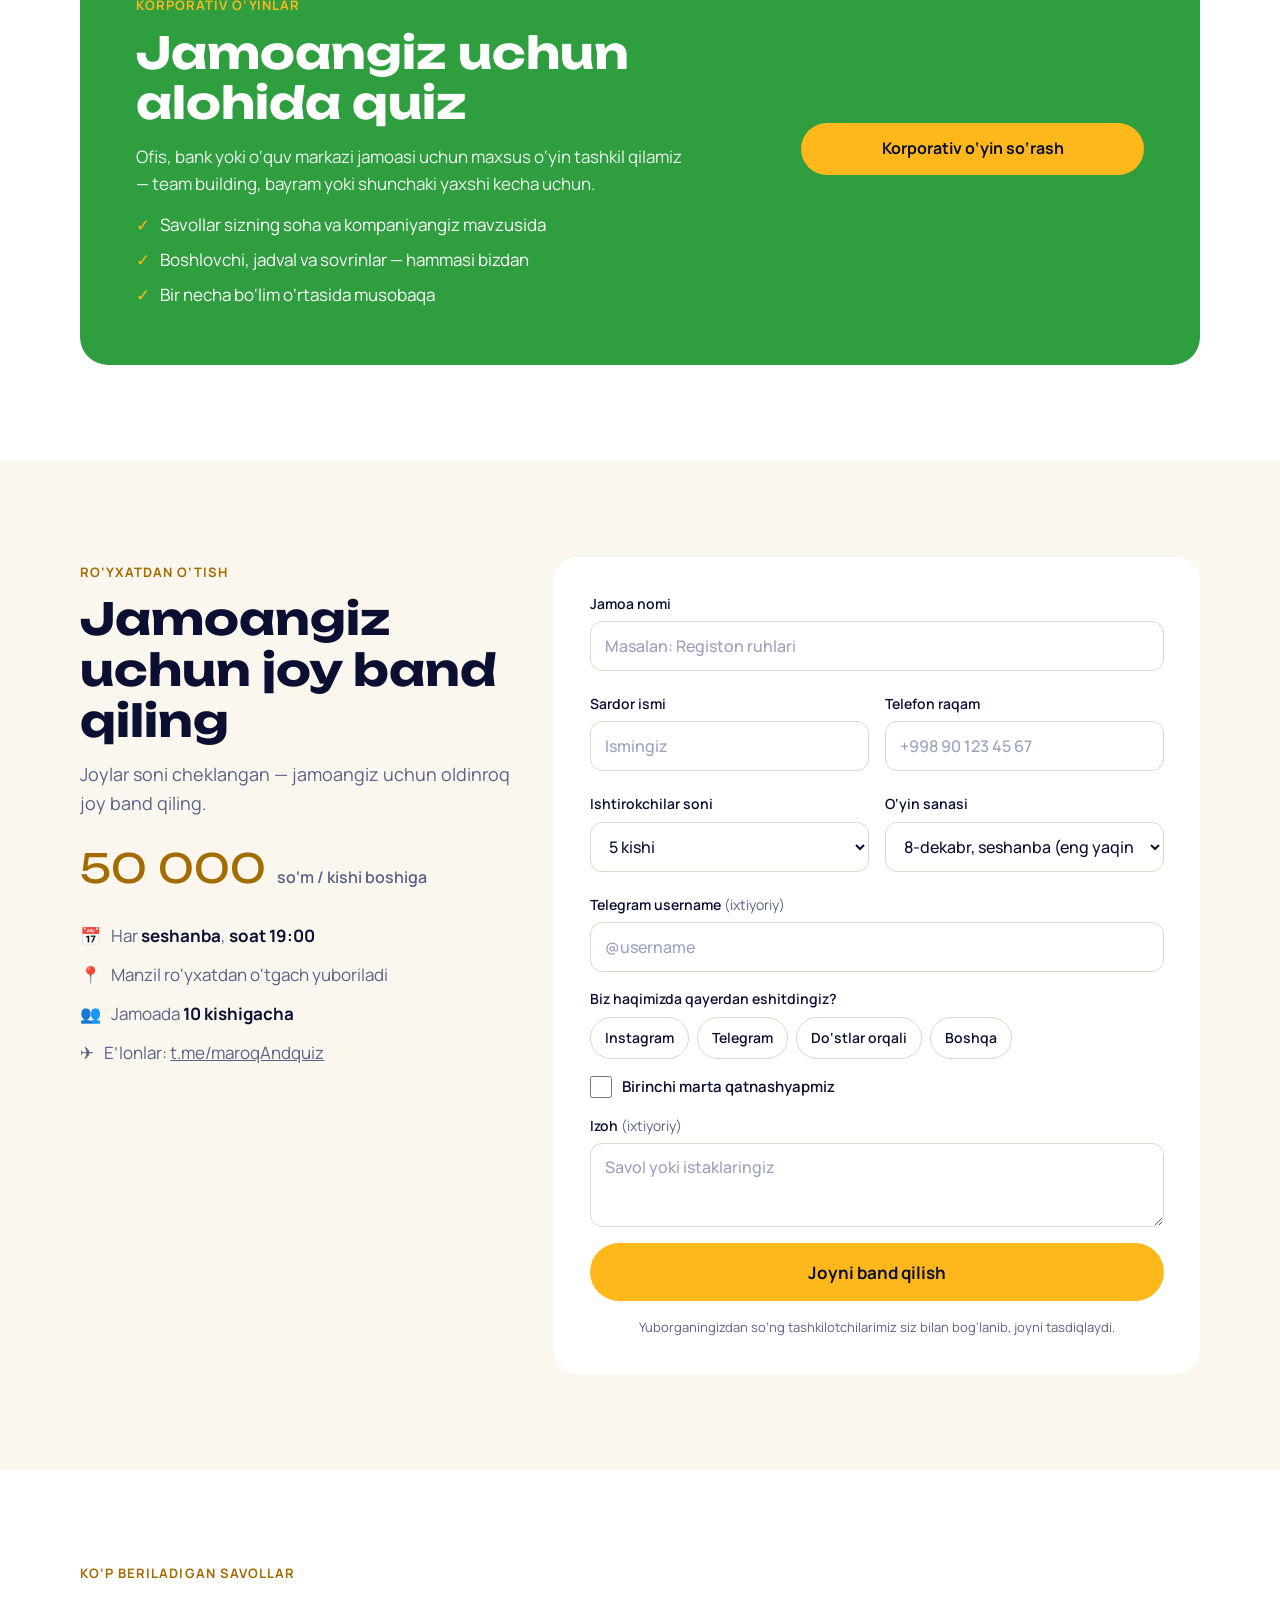
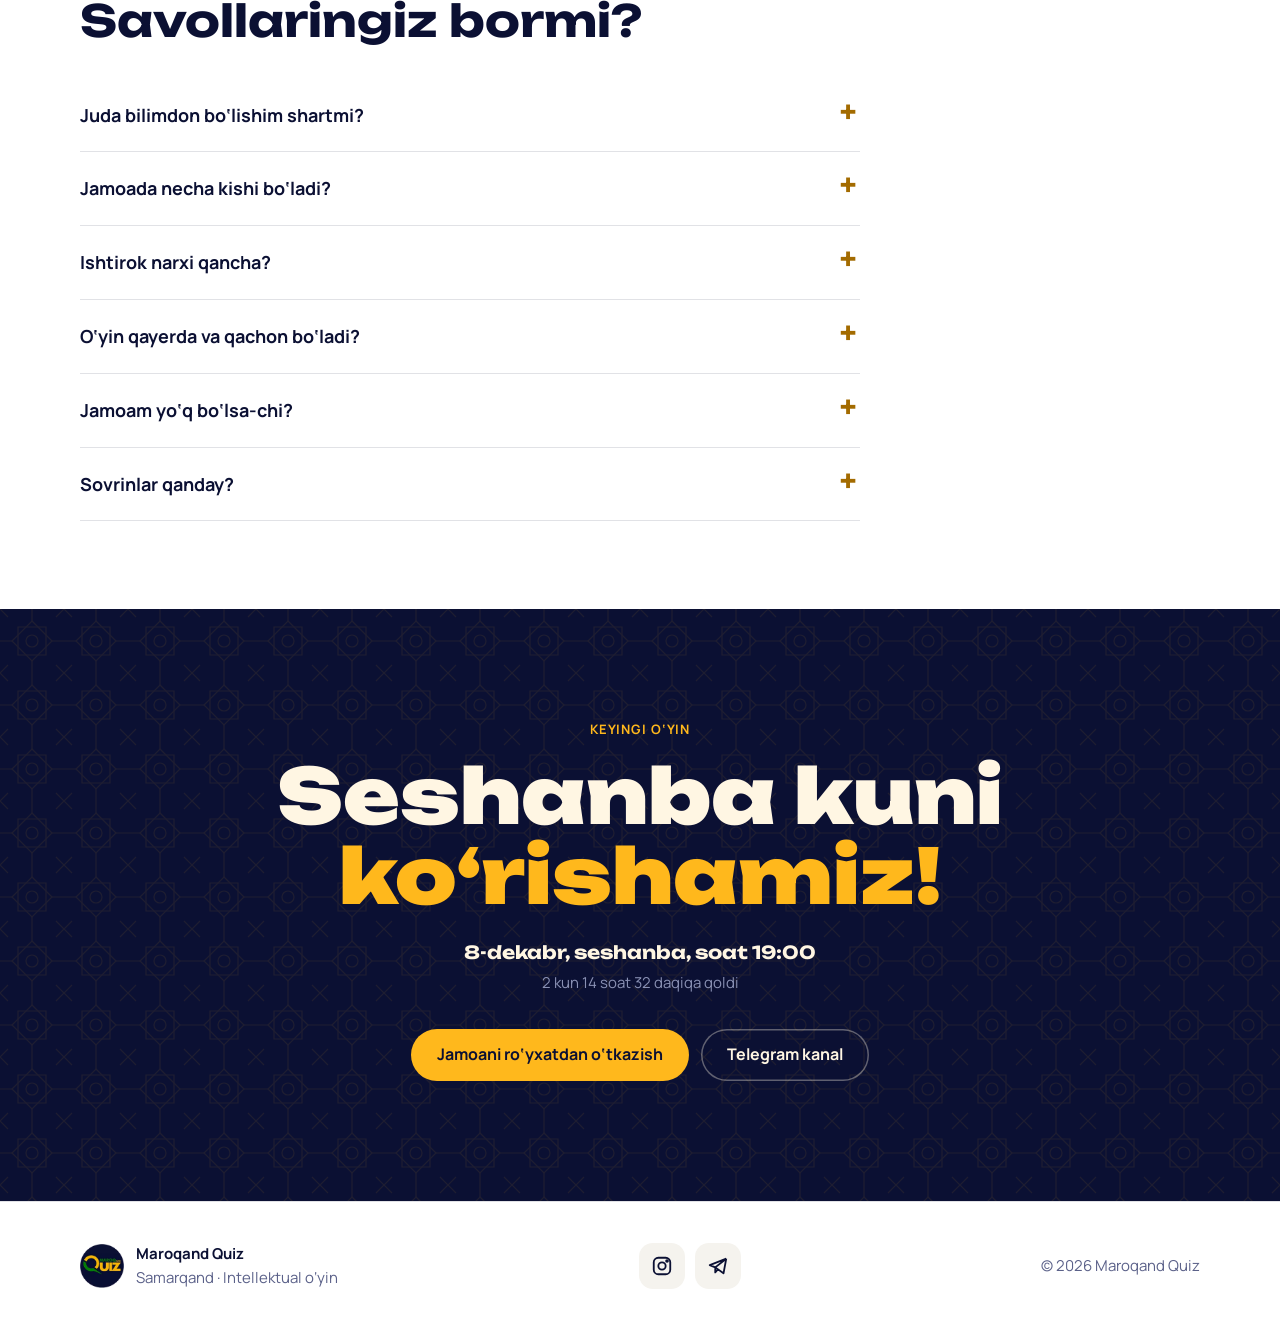
==== commit 41e39eef: "6-oktyabr o'yini qoldirildi, keyingi o'yin 13-oktyabr Co-Authored-By: Claude Opus 5.5 <noreply@anthr" ====
--- a/index.html
+++ b/index.html
@@ -282,6 +282,6 @@
 
 <div class="lb" id="lb" hidden role="dialog" aria-modal="true" aria-label="Rasmni kattalashtirib ko‘rish"><button class="lb-x" id="lbX" aria-label="Yopish">&times;</button><img id="lbImg" alt=""><p id="lbCap"></p></div>
 
-<script src="/assets/app.js?v=12"></script>
+<script src="/assets/app.js?v=13"></script>
 </body>
 </html>
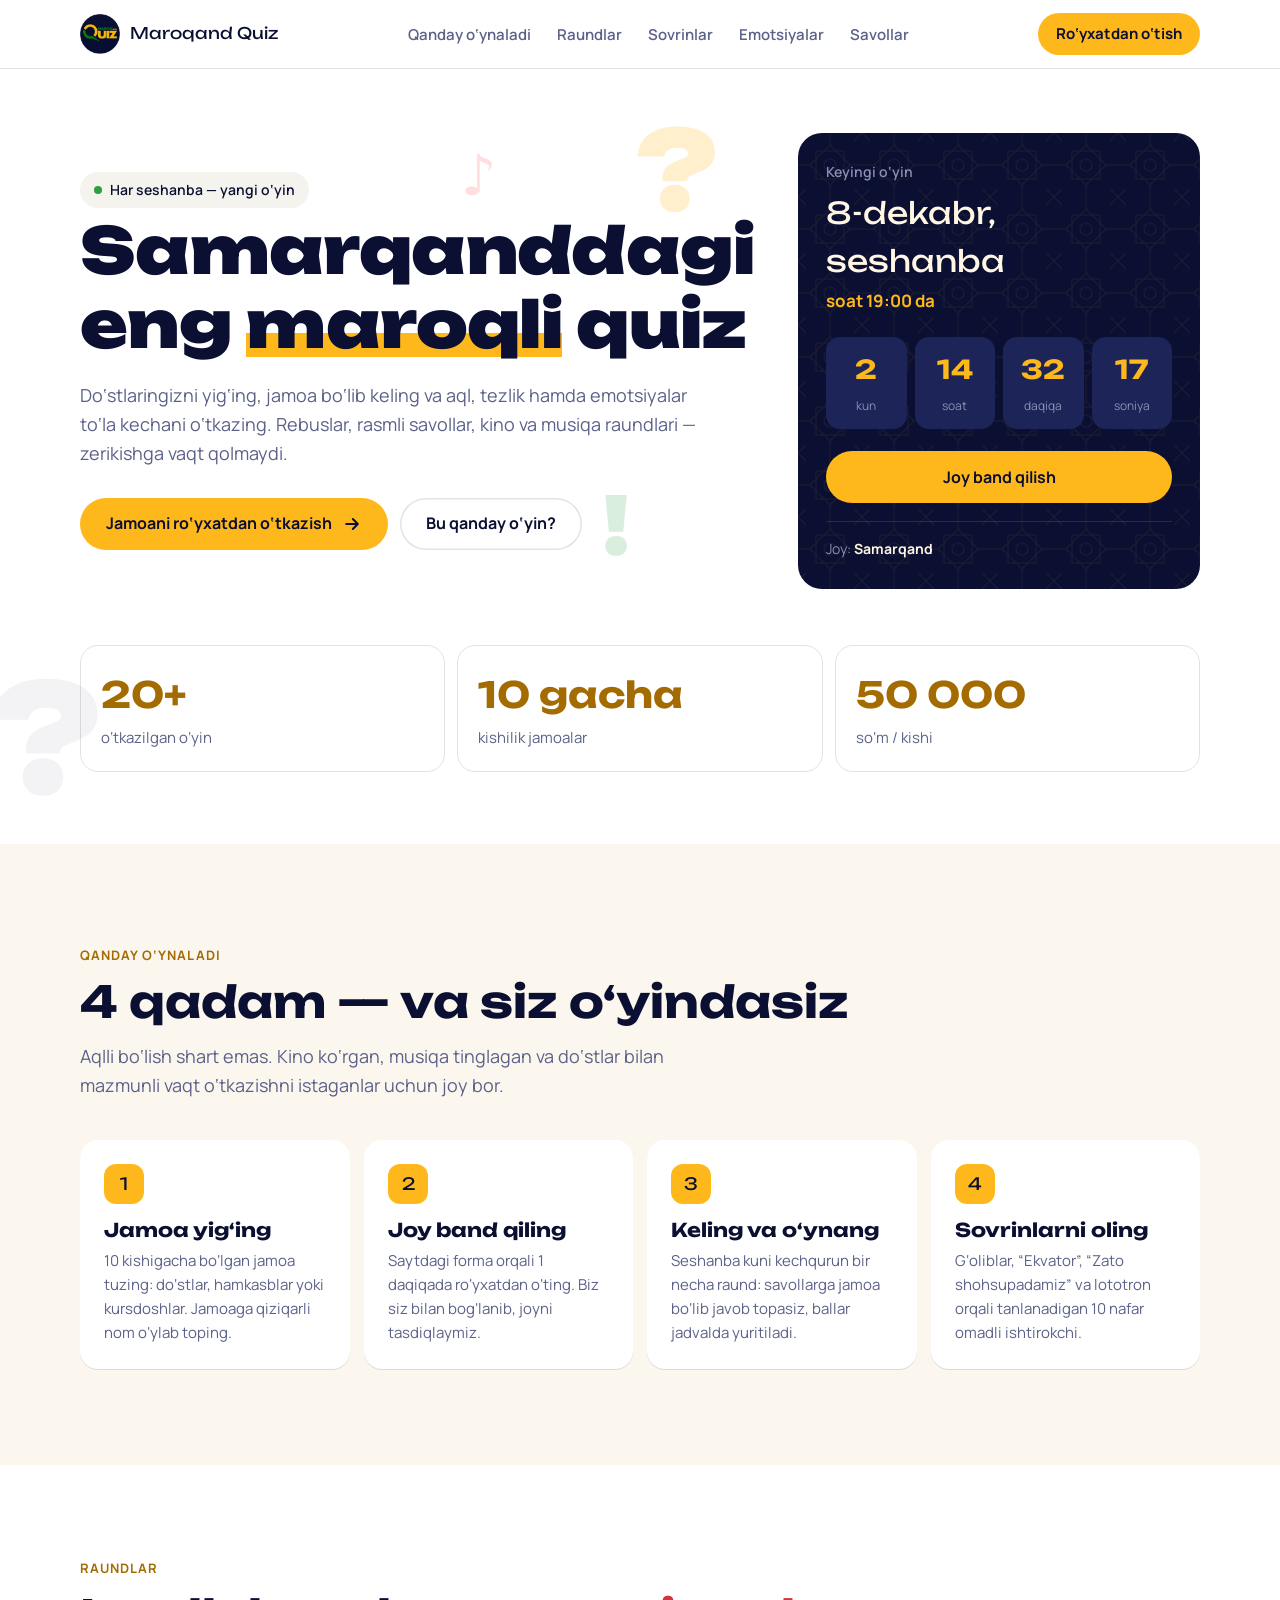
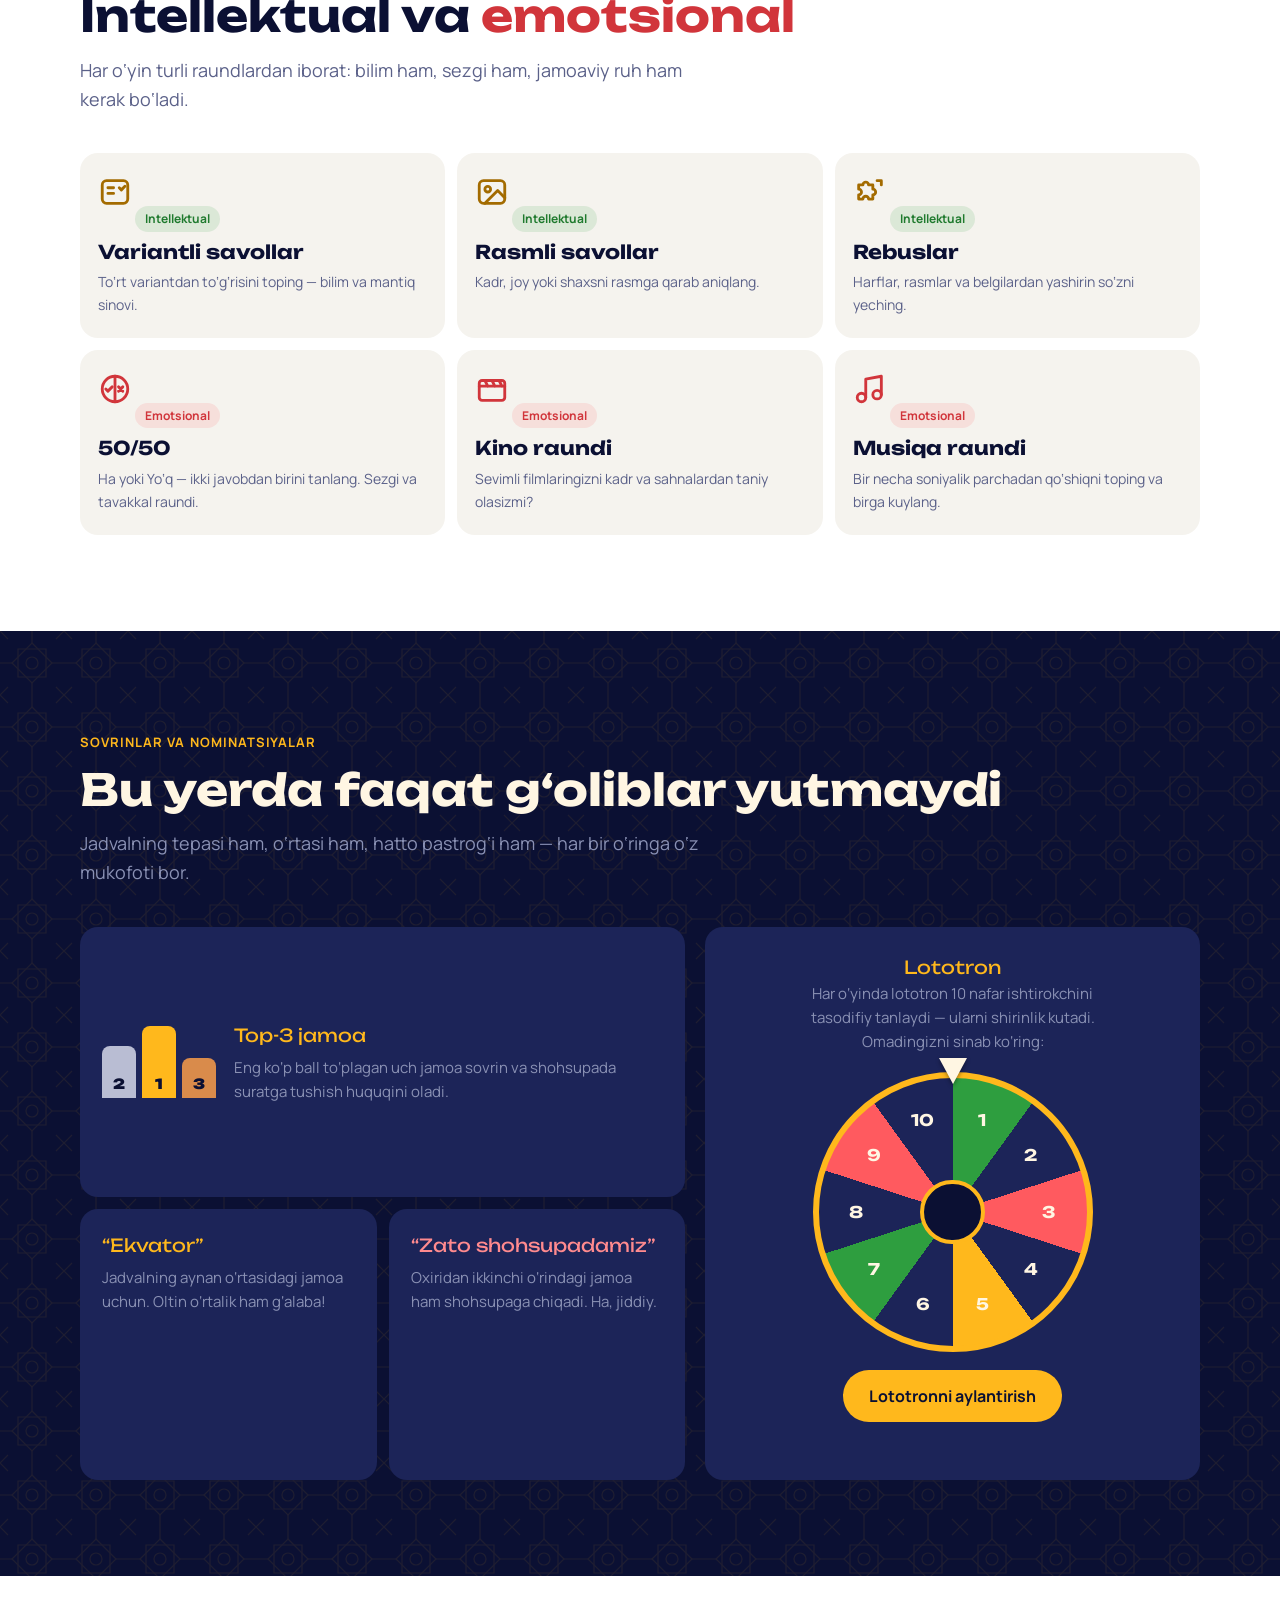
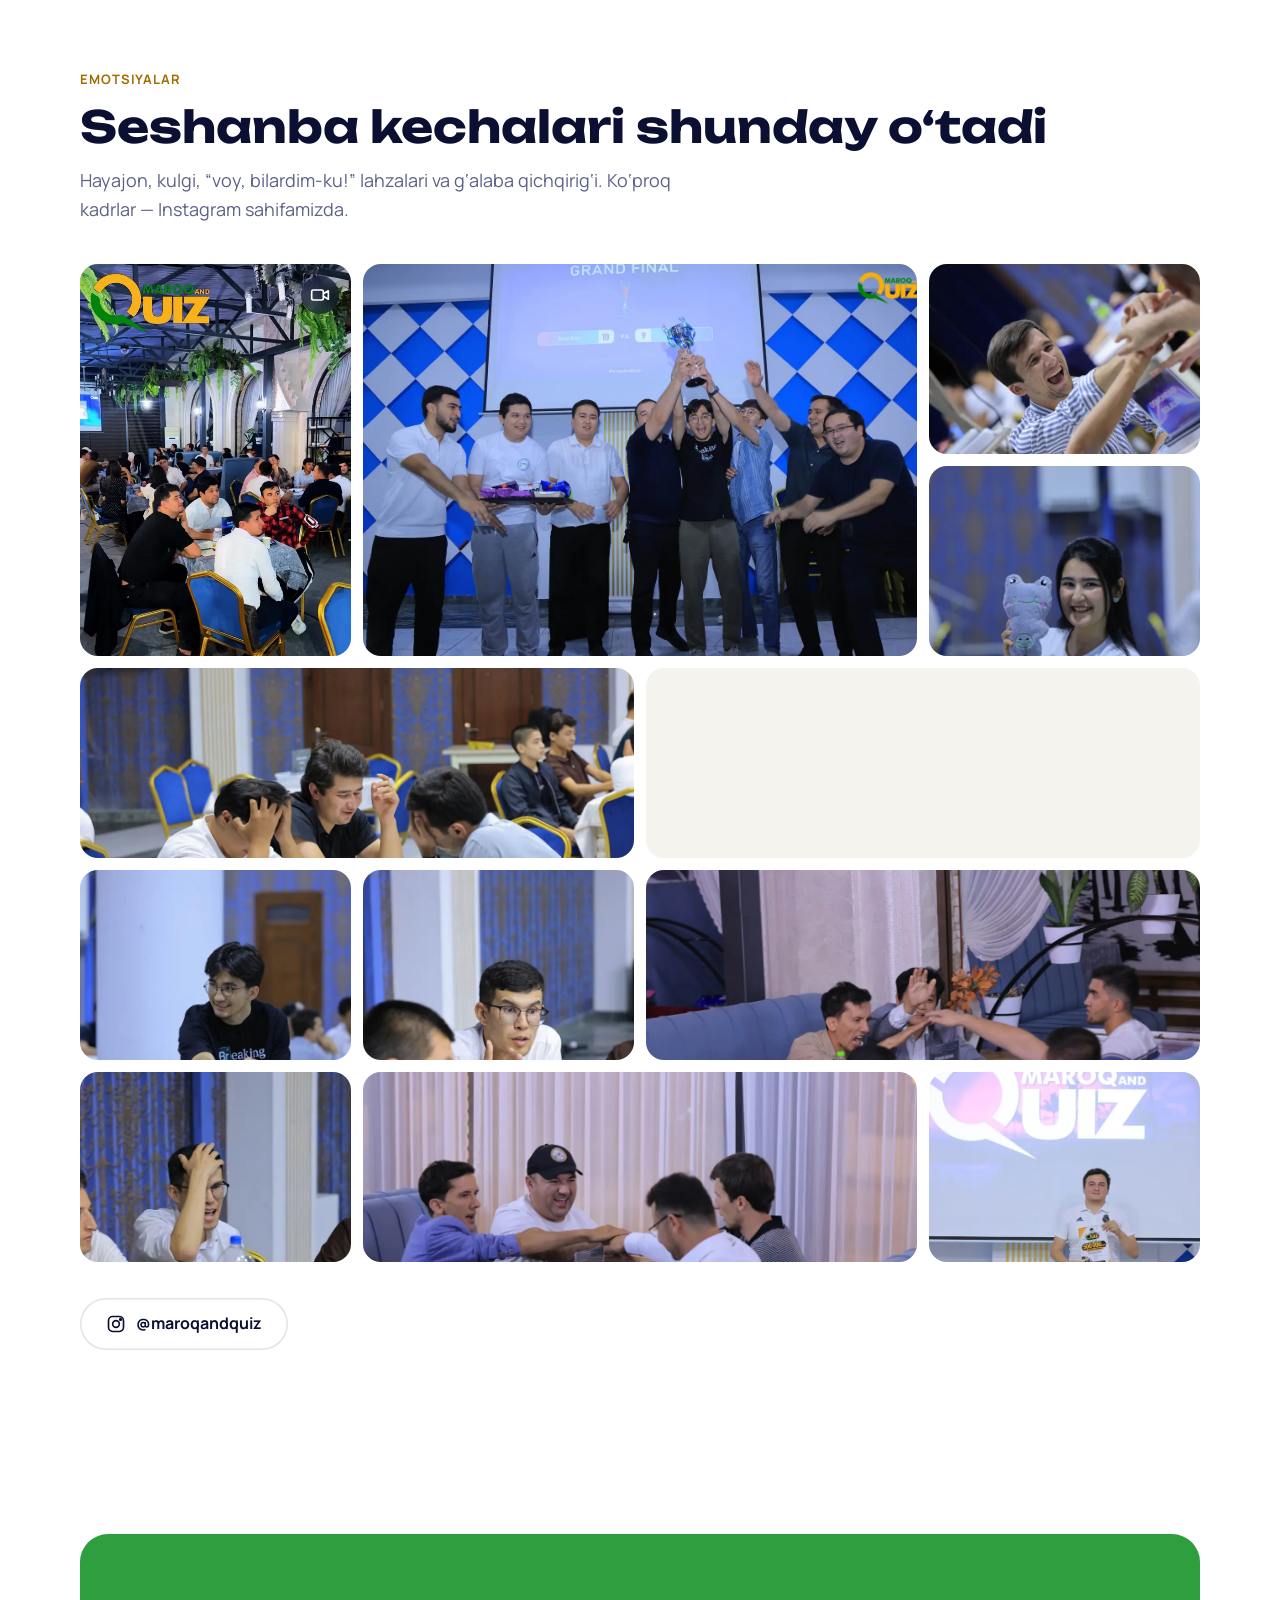
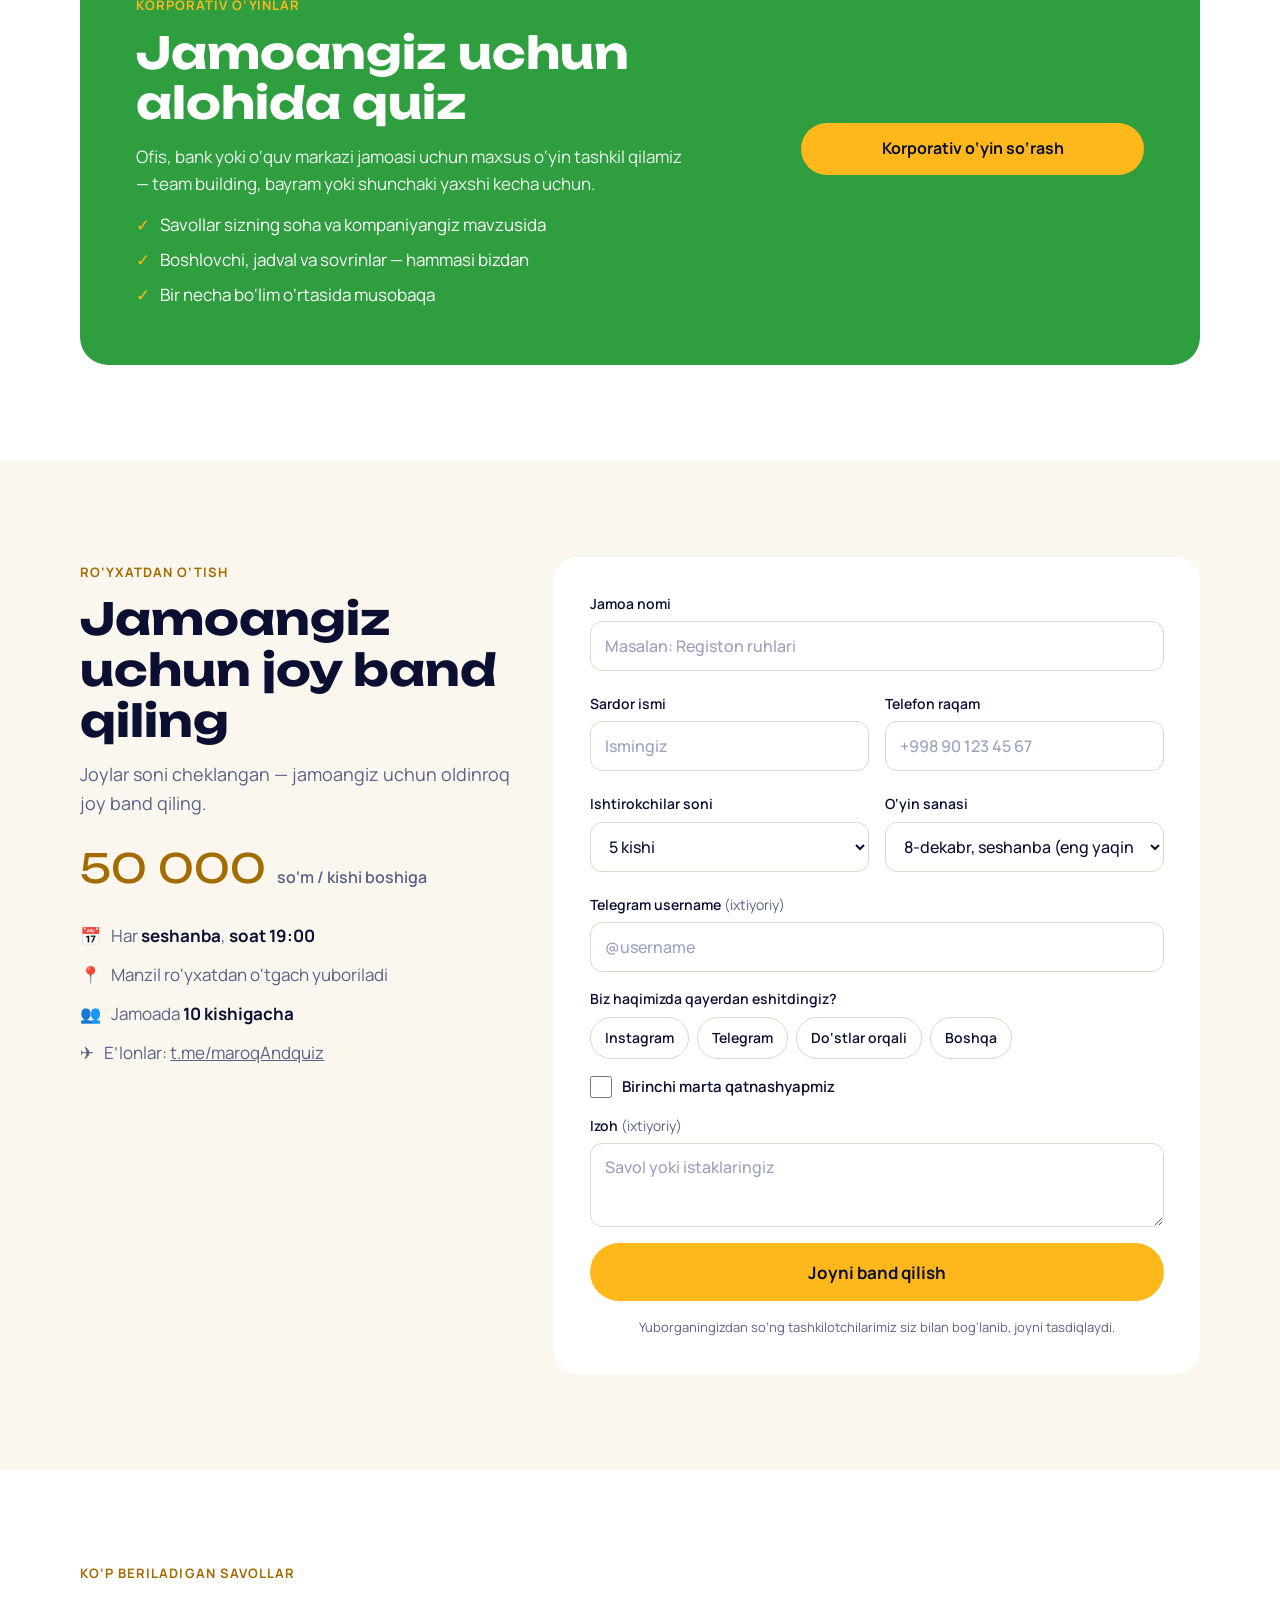
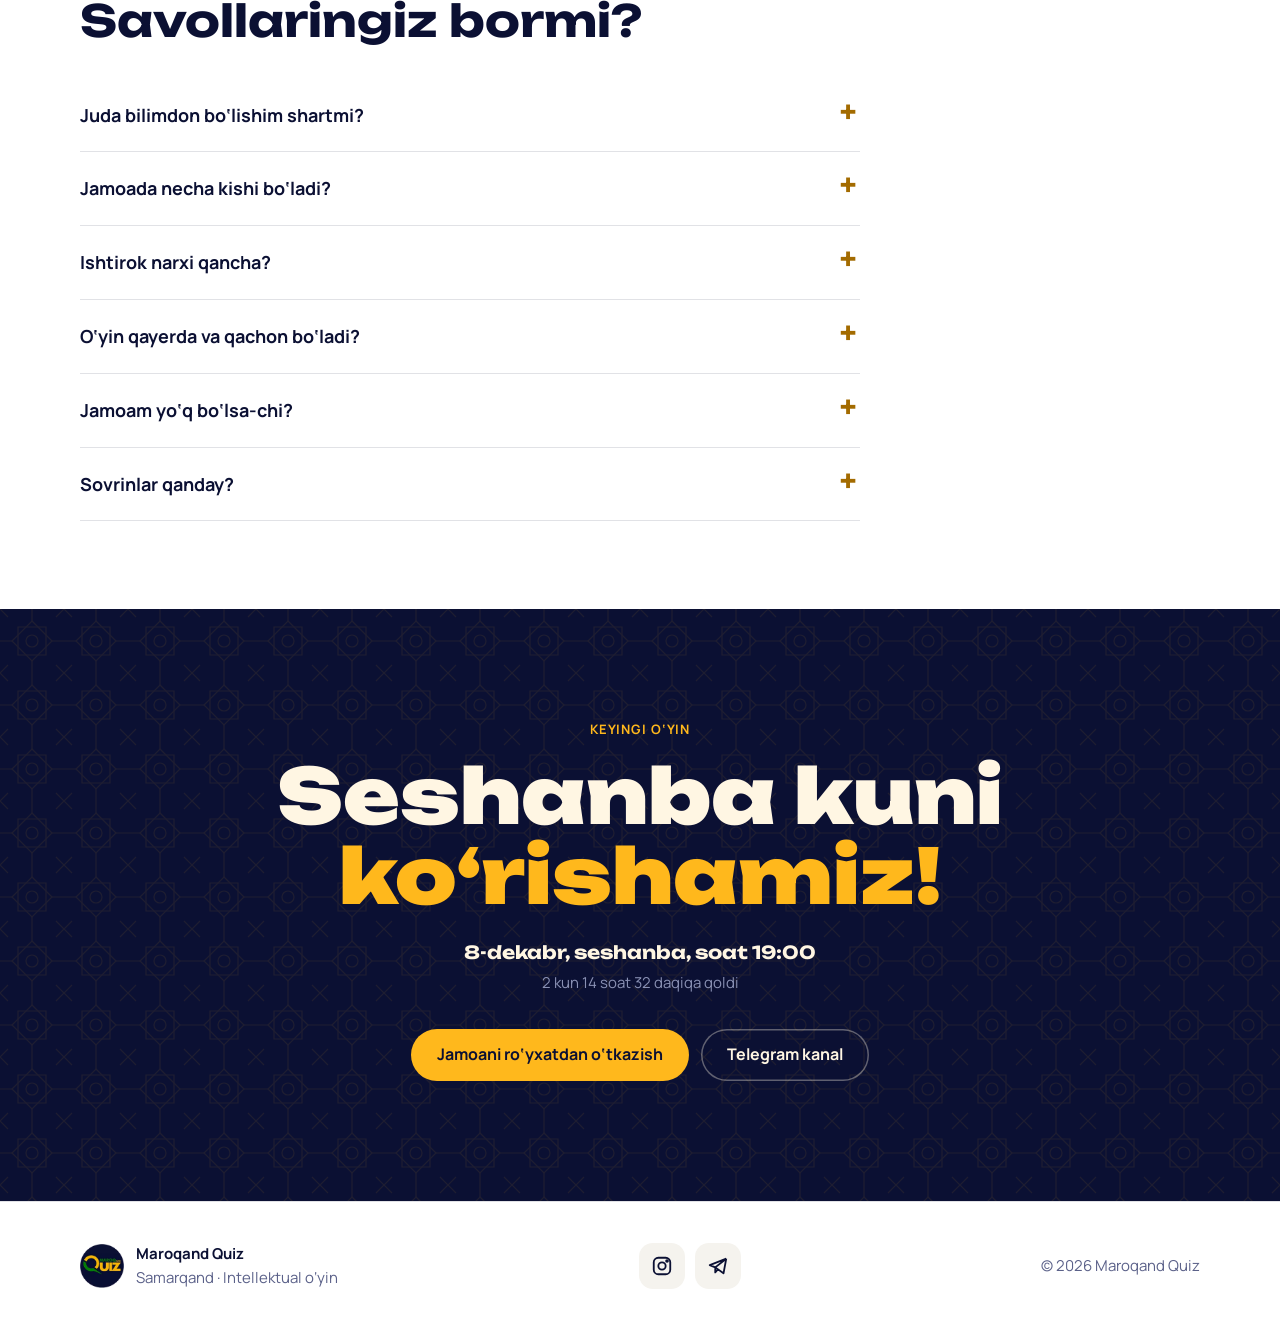
==== commit 6565b3ef: "Telegram bot uchun Mini App ro'yxatdan o'tish - /api/bot: /start ga ro'yxatdan o'tish tugmasi bilan " ====
--- a/index.html
+++ b/index.html
@@ -282,6 +282,7 @@
 
 <div class="lb" id="lb" hidden role="dialog" aria-modal="true" aria-label="Rasmni kattalashtirib ko‘rish"><button class="lb-x" id="lbX" aria-label="Yopish">&times;</button><img id="lbImg" alt=""><p id="lbCap"></p></div>
 
-<script src="/assets/app.js?v=13"></script>
+<script src="https://telegram.org/js/telegram-web-app.js"></script>
+<script src="/assets/app.js?v=14"></script>
 </body>
 </html>
